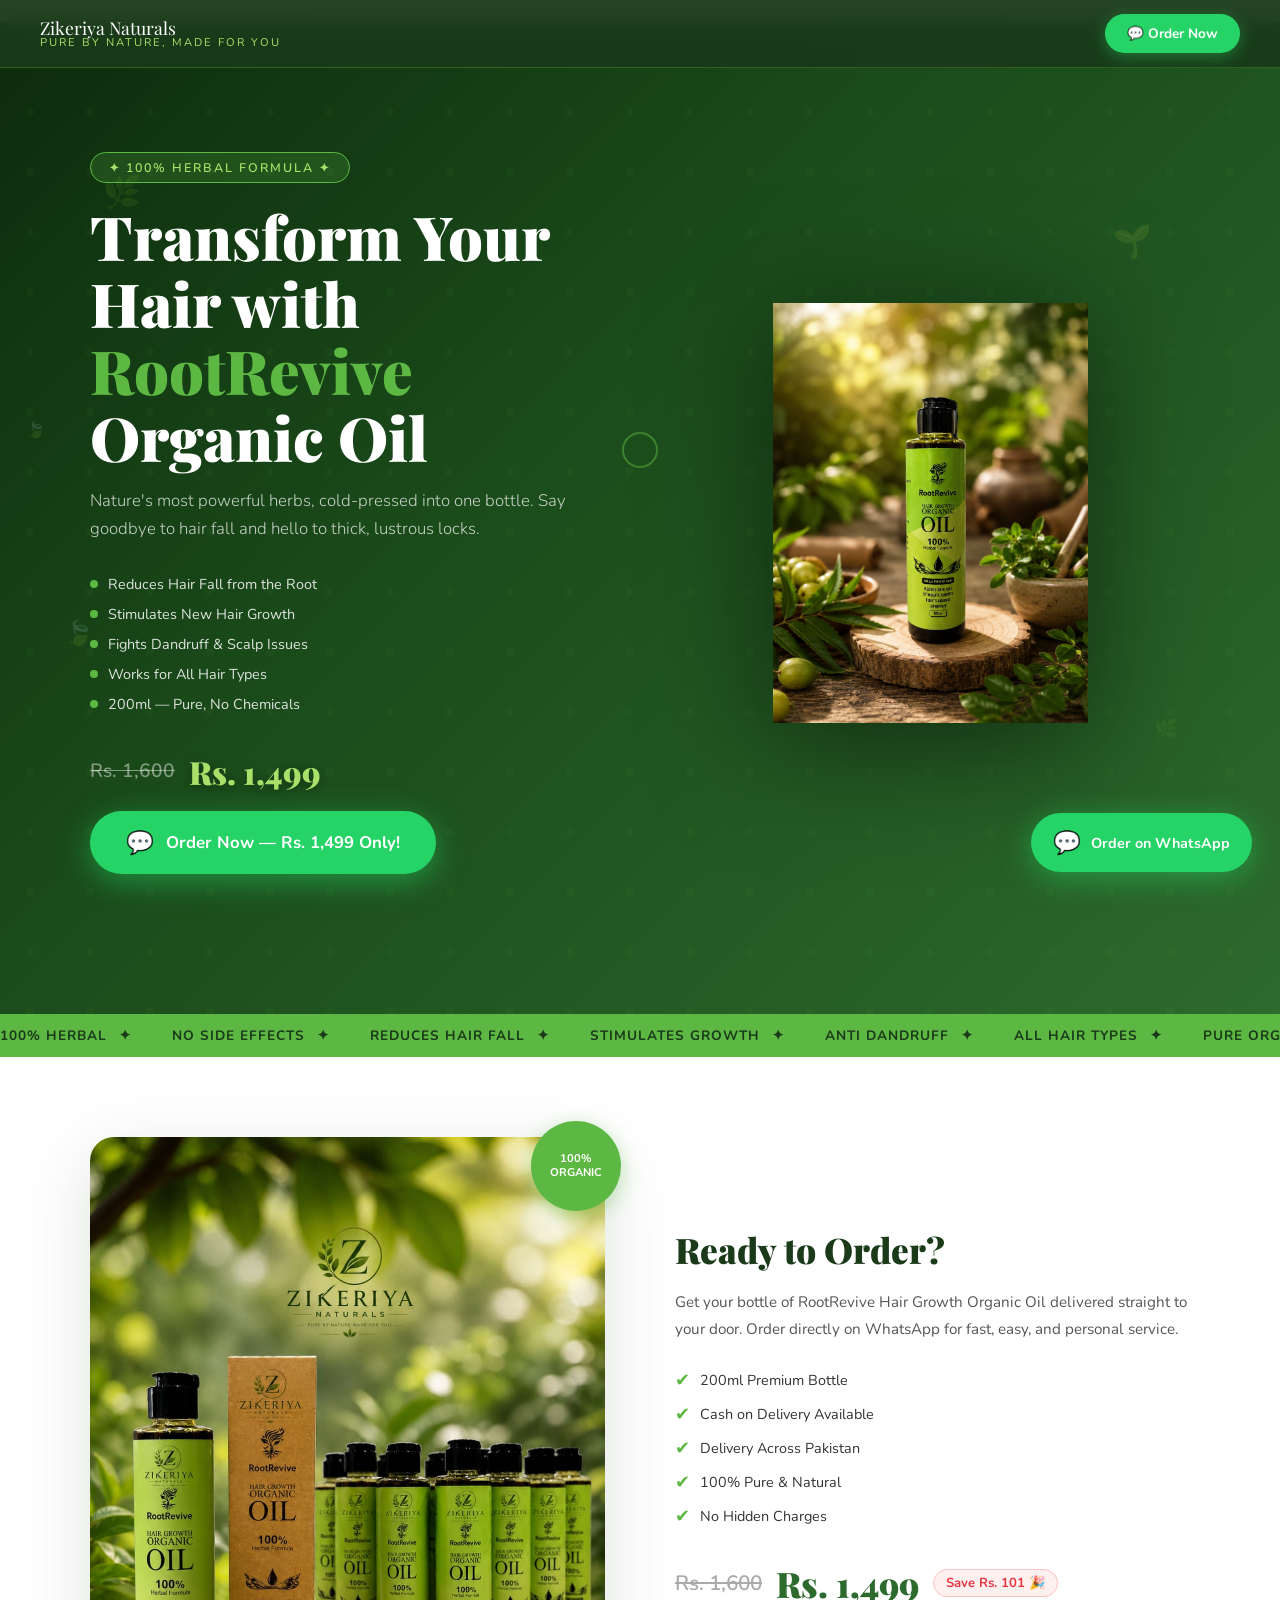
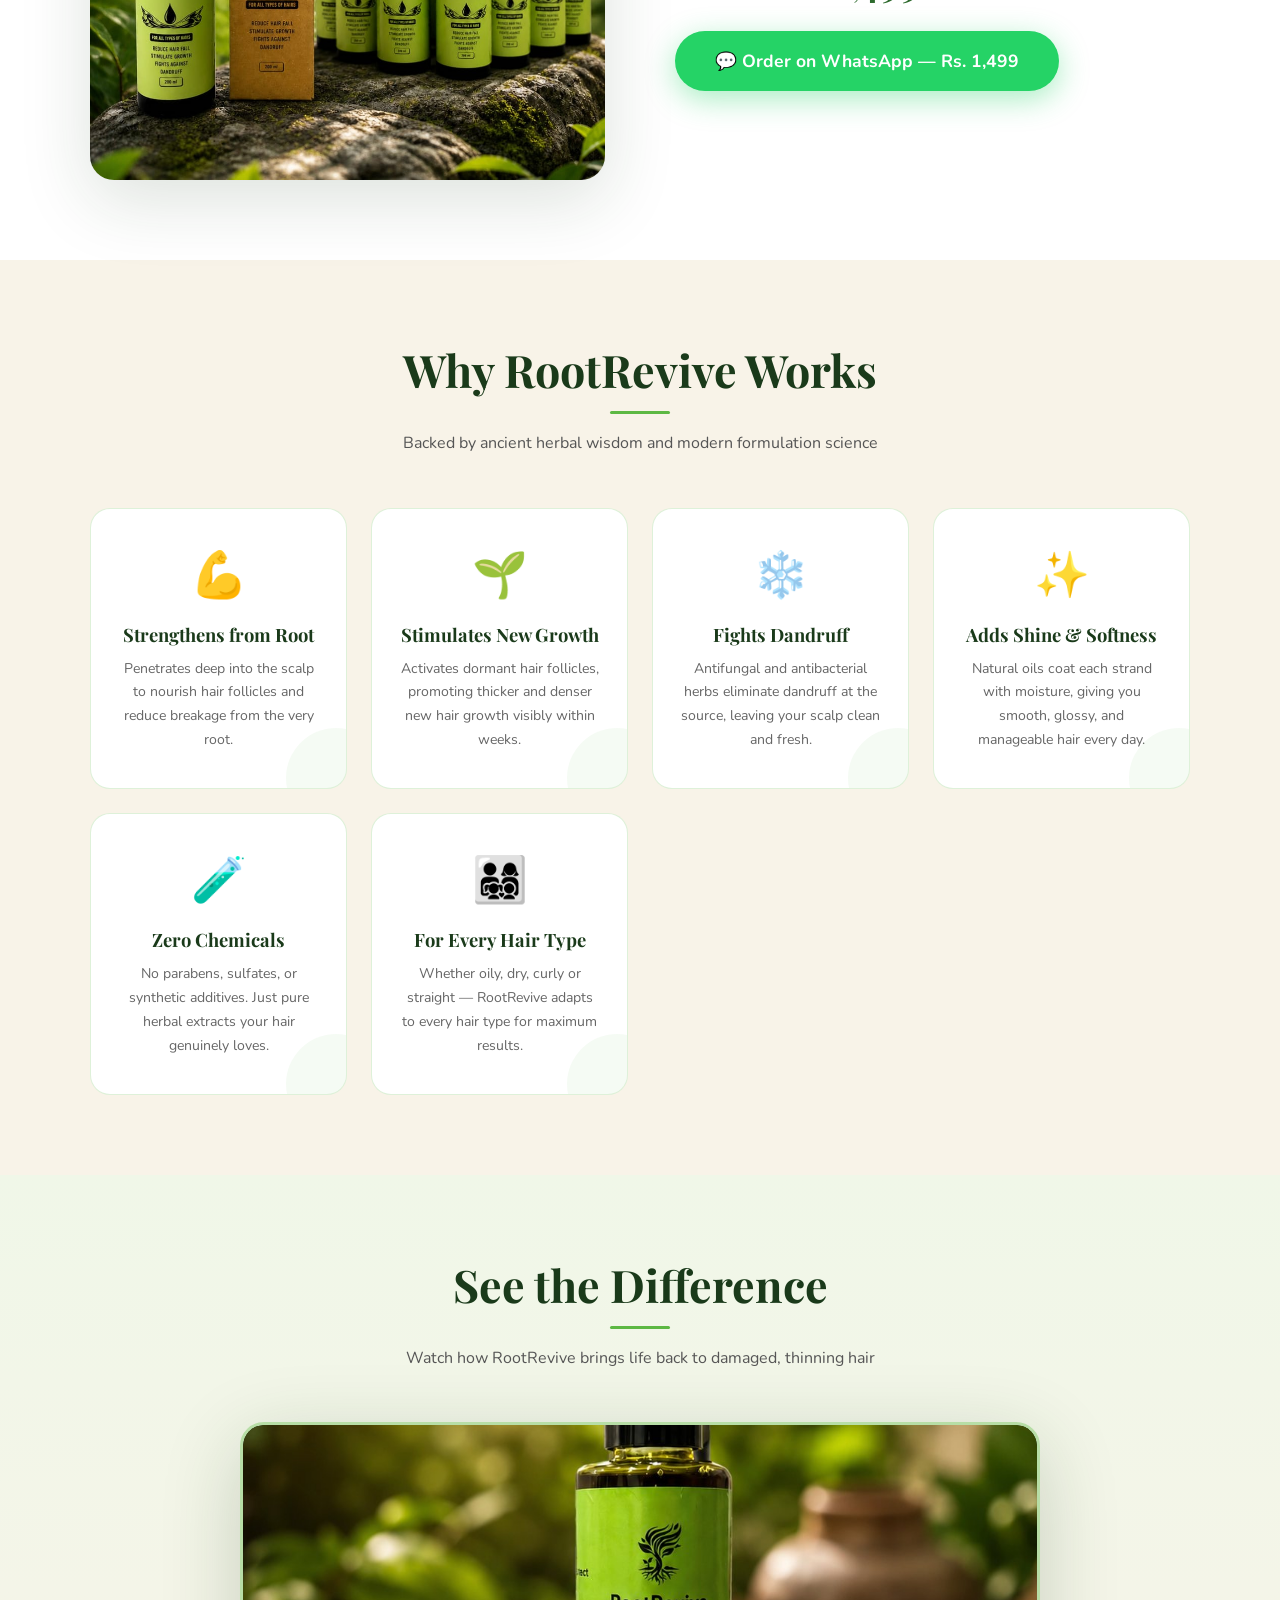
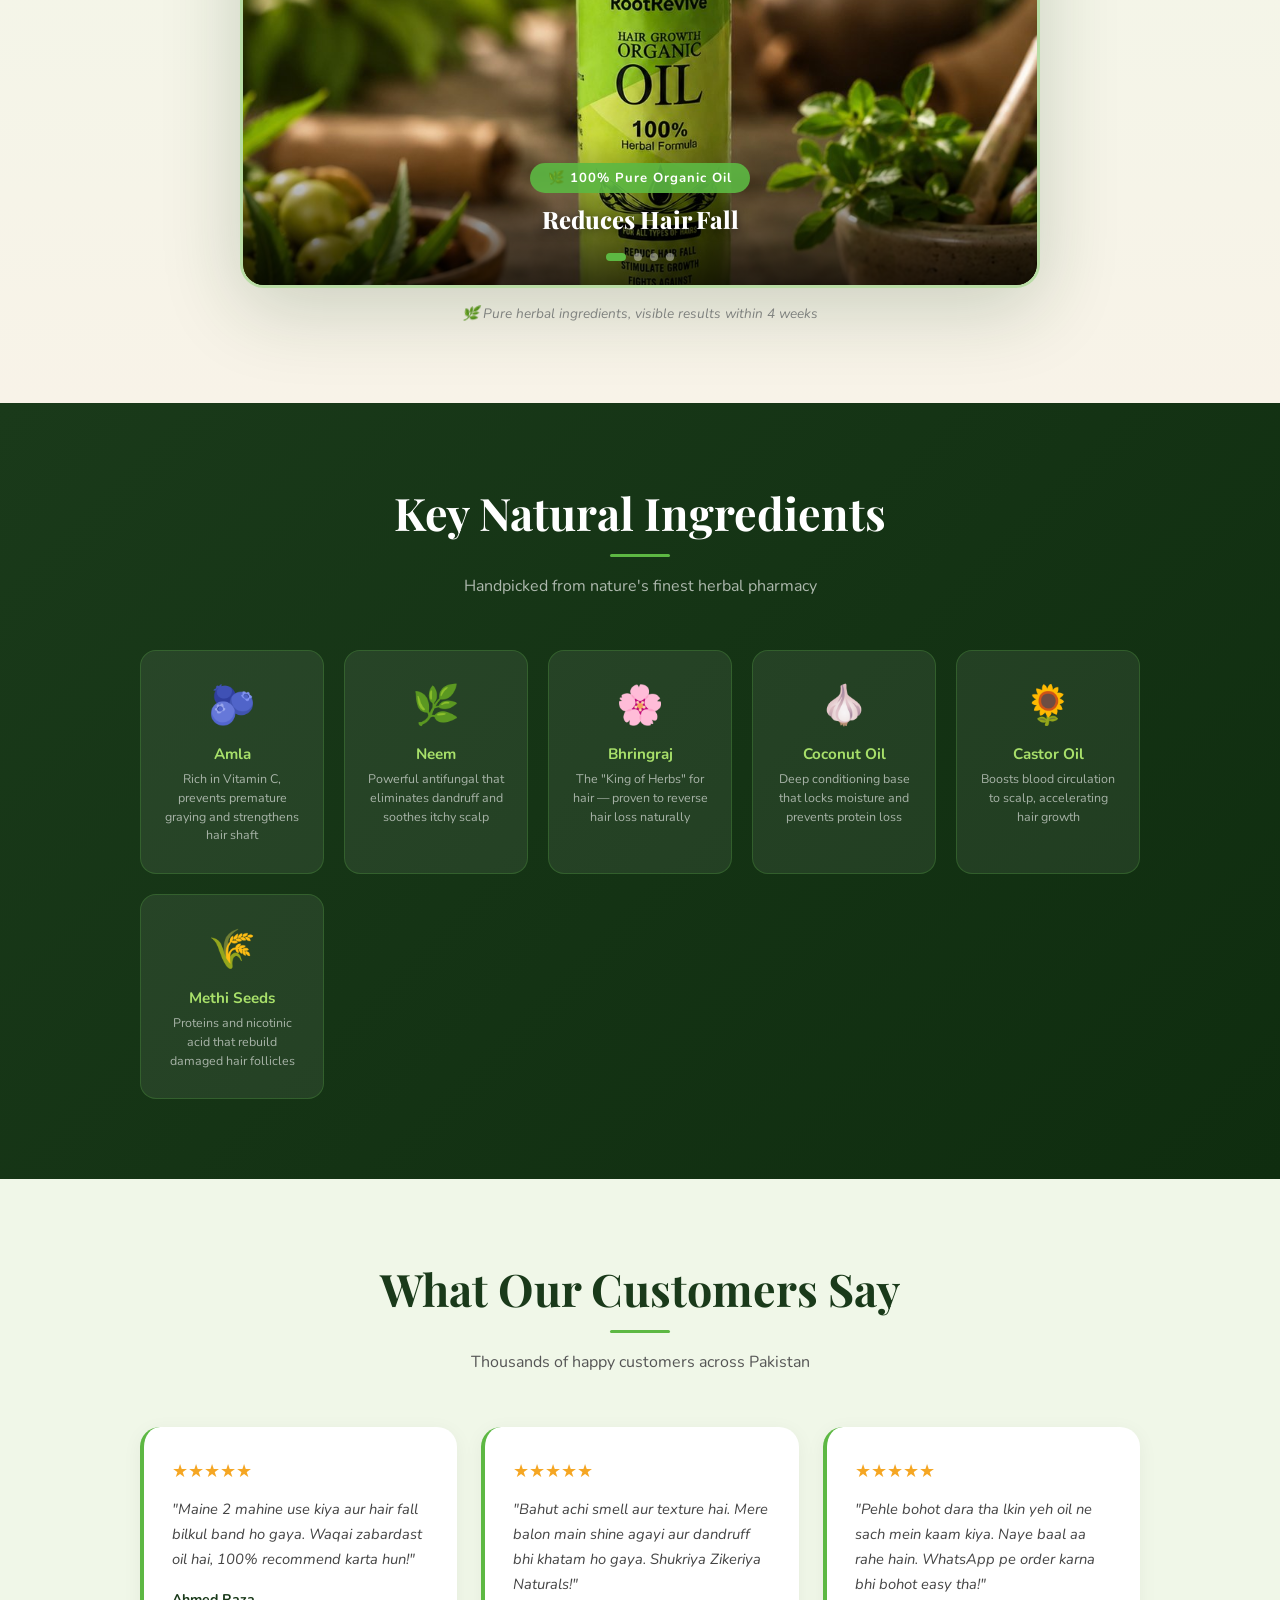
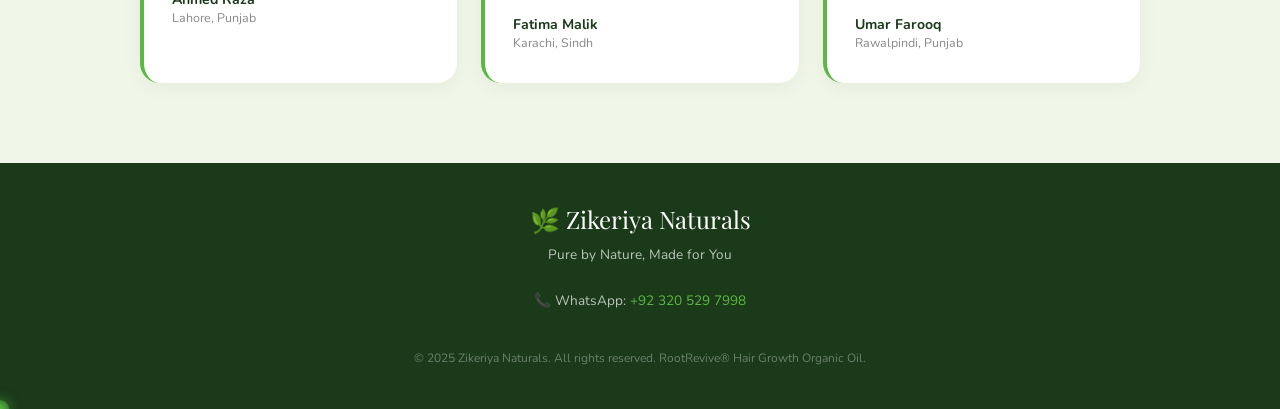
==== index.html @ d7b9d4ab "newww" ====
﻿﻿<!DOCTYPE html>
<html lang="en">
<head>
<meta charset="UTF-8">
<meta name="viewport" content="width=device-width, initial-scale=1.0">
<title>RootRevive Hair Oil – Zikeriya Naturals</title>
<link href="https://fonts.googleapis.com/css2?family=Playfair+Display:ital,wght@0,400;0,700;0,900;1,400&family=Nunito:wght@300;400;600;700&display=swap" rel="stylesheet">
<style>
  :root {
    --green-dark: #1a3a1a;
    --green-mid: #2d6a2d;
    --green-bright: #5db843;
    --green-light: #a8e06a;
    --gold: #c9a84c;
    --cream: #f8f3e8;
    --white: #ffffff;
    --text-dark: #1a2a10;
    --wa-green: #25D366;
  }

  * { margin: 0; padding: 0; box-sizing: border-box; }

  html { scroll-behavior: smooth; }

  body {
    font-family: 'Nunito', sans-serif;
    background: var(--cream);
    color: var(--text-dark);
    overflow-x: hidden;
  }

  /* ── NAVBAR ── */
  nav {
    position: fixed; top: 0; width: 100%; z-index: 999;
    background: rgba(26,58,26,0.95);
    backdrop-filter: blur(10px);
    display: flex; align-items: center; justify-content: space-between;
    padding: 14px 40px;
    border-bottom: 1px solid rgba(93,184,67,0.3);
  }
  .nav-logo { display: flex; align-items: center; gap: 10px; }
  .nav-logo img { height: 42px; border-radius: 50%; }
  .nav-brand { color: var(--white); font-family: 'Playfair Display', serif; font-size: 1.1rem; line-height: 1.1; }
  .nav-brand span { color: var(--green-light); font-size: 0.7rem; display: block; font-family: 'Nunito', sans-serif; letter-spacing: 2px; text-transform: uppercase; }
  .nav-wa-btn {
    background: var(--wa-green);
    color: white; border: none; border-radius: 50px;
    padding: 10px 22px; font-size: 0.85rem; font-weight: 700;
    cursor: pointer; display: flex; align-items: center; gap: 8px;
    text-decoration: none; transition: transform 0.2s, box-shadow 0.2s;
    box-shadow: 0 4px 15px rgba(37,211,102,0.4);
  }
  .nav-wa-btn:hover { transform: translateY(-2px); box-shadow: 0 6px 20px rgba(37,211,102,0.5); }

  /* ── HERO ── */
  .hero {
    min-height: 100vh;
    background: linear-gradient(135deg, #0d2b0d 0%, #1a4a1a 40%, #2d6a2d 100%);
    display: flex; align-items: center; justify-content: center;
    position: relative; overflow: hidden; padding-top: 70px;
  }
  .hero::before {
    content: ''; position: absolute; inset: 0;
    background: url("data:image/svg+xml,%3Csvg width='60' height='60' viewBox='0 0 60 60' xmlns='http://www.w3.org/2000/svg'%3E%3Cg fill='none' fill-rule='evenodd'%3E%3Cg fill='%235db843' fill-opacity='0.05'%3E%3Ccircle cx='30' cy='30' r='4'/%3E%3C/g%3E%3C/g%3E%3C/svg%3E");
    animation: bgShift 20s linear infinite;
  }
  @keyframes bgShift { from { background-position: 0 0; } to { background-position: 60px 60px; } }

  /* floating leaves */
  .leaf { position: absolute; opacity: 0.15; animation: floatLeaf 8s ease-in-out infinite; font-size: 2rem; }
  .leaf:nth-child(1) { top: 15%; left: 8%; animation-delay: 0s; }
  .leaf:nth-child(2) { top: 60%; left: 5%; animation-delay: 2s; font-size: 1.5rem; }
  .leaf:nth-child(3) { top: 20%; right: 10%; animation-delay: 4s; }
  .leaf:nth-child(4) { top: 70%; right: 8%; animation-delay: 1s; font-size: 1.2rem; }
  .leaf:nth-child(5) { top: 40%; left: 2%; animation-delay: 3s; font-size: 1rem; }
  @keyframes floatLeaf {
    0%,100% { transform: translateY(0) rotate(0deg); }
    50% { transform: translateY(-20px) rotate(15deg); }
  }

  .hero-inner {
    display: grid; grid-template-columns: 1fr 1fr;
    gap: 60px; align-items: center;
    max-width: 1100px; width: 90%; position: relative; z-index: 1;
    padding: 60px 0;
  }
  .hero-text { color: white; }
  .hero-badge {
    display: inline-block;
    background: rgba(93,184,67,0.2); border: 1px solid var(--green-bright);
    color: var(--green-light); padding: 6px 18px; border-radius: 50px;
    font-size: 0.78rem; letter-spacing: 2px; text-transform: uppercase;
    margin-bottom: 20px; font-weight: 600;
  }
  .hero-title {
    font-family: 'Playfair Display', serif;
    font-size: clamp(2.2rem, 5vw, 3.8rem);
    font-weight: 900; line-height: 1.1;
    margin-bottom: 16px;
  }
  .hero-title .accent { color: var(--green-bright); display: block; }
  .hero-subtitle {
    font-size: 1.05rem; color: rgba(255,255,255,0.75);
    line-height: 1.7; margin-bottom: 30px; font-weight: 300;
  }
  .hero-features {
    display: flex; flex-direction: column; gap: 10px;
    margin-bottom: 36px;
  }
  .hero-feat {
    display: flex; align-items: center; gap: 10px;
    font-size: 0.9rem; color: rgba(255,255,255,0.85);
  }
  .hero-feat .dot {
    width: 8px; height: 8px; border-radius: 50%;
    background: var(--green-bright); flex-shrink: 0;
  }
  .hero-cta {
    display: inline-flex; align-items: center; gap: 12px;
    background: var(--wa-green);
    color: white; text-decoration: none;
    padding: 16px 36px; border-radius: 60px;
    font-weight: 700; font-size: 1.05rem;
    box-shadow: 0 8px 30px rgba(37,211,102,0.5);
    transition: transform 0.3s, box-shadow 0.3s;
    animation: pulse 2.5s ease-in-out infinite;
  }
  @keyframes pulse {
    0%,100% { box-shadow: 0 8px 30px rgba(37,211,102,0.5); }
    50% { box-shadow: 0 8px 50px rgba(37,211,102,0.8); }
  }
  .hero-cta:hover { transform: translateY(-3px); }
  .wa-icon { font-size: 1.4rem; }

  .hero-img-wrap {
    position: relative; display: flex; justify-content: center; align-items: center;
  }
  .hero-glow {
    width: 340px; height: 340px; border-radius: 50%;
    background: radial-gradient(circle, rgba(93,184,67,0.3) 0%, transparent 70%);
    position: absolute; top: 50%; left: 50%; transform: translate(-50%,-50%);
    animation: glowPulse 3s ease-in-out infinite;
  }
  @keyframes glowPulse { 0%,100%{transform:translate(-50%,-50%) scale(1);} 50%{transform:translate(-50%,-50%) scale(1.1);} }
  .hero-bottle {
    height: 420px; position: relative; z-index: 2;
    filter: drop-shadow(0 20px 60px rgba(0,0,0,0.5));
    animation: floatBottle 4s ease-in-out infinite;
  }
  @keyframes floatBottle { 0%,100%{transform:translateY(0);} 50%{transform:translateY(-15px);} }

  /* ── MARQUEE STRIP ── */
  .marquee-strip {
    background: var(--green-bright);
    padding: 12px 0; overflow: hidden;
  }
  .marquee-track {
    display: flex; gap: 40px; width: max-content;
    animation: marquee 20s linear infinite;
  }
  @keyframes marquee { from{transform:translateX(0);} to{transform:translateX(-50%);} }
  .marquee-item {
    white-space: nowrap; font-weight: 700; font-size: 0.85rem;
    color: var(--green-dark); letter-spacing: 1px; text-transform: uppercase;
    display: flex; align-items: center; gap: 12px;
  }
  .marquee-item::after { content: '✦'; }

  /* ── SECTION COMMON ── */
  section { padding: 80px 20px; }
  .section-title {
    font-family: 'Playfair Display', serif;
    font-size: clamp(1.8rem, 4vw, 2.8rem);
    font-weight: 700; text-align: center;
    margin-bottom: 12px; color: var(--green-dark);
  }
  .section-sub {
    text-align: center; color: #555; font-size: 1rem;
    max-width: 550px; margin: 0 auto 50px; line-height: 1.7;
  }
  .divider {
    width: 60px; height: 3px;
    background: var(--green-bright); border-radius: 2px;
    margin: 12px auto 16px;
  }

  /* ── VIDEO SECTION ── */
  .video-section {
    background: linear-gradient(180deg, #f0f7e8 0%, var(--cream) 100%);
  }
  .video-wrapper {
    max-width: 800px; margin: 0 auto;
    border-radius: 24px; overflow: hidden;
    box-shadow: 0 20px 80px rgba(26,58,26,0.2);
    border: 3px solid rgba(93,184,67,0.4);
    position: relative;
  }
  .video-placeholder {
    background: linear-gradient(135deg, var(--green-dark), var(--green-mid));
    height: 450px; display: flex; flex-direction: column;
    align-items: center; justify-content: center; gap: 20px; color: white;
    cursor: pointer; position: relative; overflow: hidden;
  }
  .video-placeholder::before {
    content: ''; position: absolute; inset: 0;
    background: radial-gradient(circle at center, rgba(93,184,67,0.2) 0%, transparent 70%);
  }
  .play-btn {
    width: 80px; height: 80px; border-radius: 50%;
    background: var(--wa-green); display: flex; align-items: center; justify-content: center;
    font-size: 1.8rem; box-shadow: 0 0 0 16px rgba(37,211,102,0.2);
    animation: playPulse 2s ease-in-out infinite; z-index: 1;
  }
  @keyframes playPulse { 0%,100%{box-shadow:0 0 0 16px rgba(37,211,102,0.2);} 50%{box-shadow:0 0 0 24px rgba(37,211,102,0.1);} }
  .video-placeholder p { font-size: 1.1rem; opacity: 0.8; z-index: 1; }
  .video-note {
    text-align: center; margin-top: 16px;
    font-size: 0.85rem; color: #888;
    font-style: italic;
  }

  /* ── BENEFITS ── */
  .benefits-section { background: var(--cream); }
  .benefits-grid {
    display: grid; grid-template-columns: repeat(auto-fit, minmax(250px, 1fr));
    gap: 24px; max-width: 1100px; margin: 0 auto;
  }
  .benefit-card {
    background: white; border-radius: 20px; padding: 36px 28px;
    text-align: center; border: 1px solid rgba(93,184,67,0.2);
    transition: transform 0.3s, box-shadow 0.3s;
    position: relative; overflow: hidden;
  }
  .benefit-card::before {
    content: ''; position: absolute; bottom: -40px; right: -40px;
    width: 100px; height: 100px; border-radius: 50%;
    background: rgba(93,184,67,0.06);
  }
  .benefit-card:hover { transform: translateY(-6px); box-shadow: 0 16px 50px rgba(93,184,67,0.15); }
  .benefit-icon { font-size: 2.8rem; margin-bottom: 16px; display: block; }
  .benefit-title { font-family: 'Playfair Display', serif; font-size: 1.15rem; font-weight: 700; color: var(--green-dark); margin-bottom: 10px; }
  .benefit-desc { font-size: 0.88rem; color: #666; line-height: 1.7; }

  /* ── INGREDIENTS ── */
  .ingredients-section {
    background: linear-gradient(135deg, var(--green-dark) 0%, #0f2d0f 100%);
    color: white;
  }
  .ingredients-section .section-title { color: white; }
  .ingredients-section .section-sub { color: rgba(255,255,255,0.65); }
  .ingredients-section .divider { background: var(--green-bright); }
  .ing-grid {
    display: grid; grid-template-columns: repeat(auto-fit, minmax(170px, 1fr));
    gap: 20px; max-width: 1000px; margin: 0 auto;
  }
  .ing-card {
    background: rgba(255,255,255,0.07);
    border: 1px solid rgba(93,184,67,0.25);
    border-radius: 16px; padding: 28px 20px; text-align: center;
    transition: background 0.3s, transform 0.3s;
  }
  .ing-card:hover { background: rgba(93,184,67,0.15); transform: translateY(-4px); }
  .ing-emoji { font-size: 2.4rem; display: block; margin-bottom: 12px; }
  .ing-name { font-weight: 700; font-size: 0.95rem; color: var(--green-light); margin-bottom: 6px; }
  .ing-desc { font-size: 0.78rem; color: rgba(255,255,255,0.6); line-height: 1.5; }

  /* ── TESTIMONIALS ── */
  .testimonials-section { background: #f0f7e8; }
  .testi-grid {
    display: grid; grid-template-columns: repeat(auto-fit, minmax(280px, 1fr));
    gap: 24px; max-width: 1000px; margin: 0 auto;
  }
  .testi-card {
    background: white; border-radius: 20px; padding: 32px 28px;
    border-left: 4px solid var(--green-bright);
    box-shadow: 0 4px 20px rgba(0,0,0,0.05);
  }
  .stars { color: #f5a623; font-size: 1.1rem; margin-bottom: 14px; }
  .testi-text { font-size: 0.92rem; color: #444; line-height: 1.7; margin-bottom: 18px; font-style: italic; }
  .testi-author { font-weight: 700; color: var(--green-dark); font-size: 0.88rem; }
  .testi-loc { font-size: 0.78rem; color: #888; }

  /* ── PRODUCT DETAILS ── */
  .product-section {
    background: white;
    display: flex; align-items: center; justify-content: center;
  }
  .product-inner {
    display: grid; grid-template-columns: 1fr 1fr;
    gap: 70px; align-items: center;
    max-width: 1100px; width: 90%;
  }
  .product-img-wrap { position: relative; }
  .product-img-wrap img {
    width: 100%; border-radius: 24px;
    box-shadow: 0 20px 70px rgba(26,58,26,0.15);
  }
  .product-badge-float {
    position: absolute; top: -16px; right: -16px;
    background: var(--green-bright); color: white;
    border-radius: 50%; width: 90px; height: 90px;
    display: flex; flex-direction: column; align-items: center; justify-content: center;
    font-size: 0.7rem; font-weight: 700; text-align: center; line-height: 1.2;
    box-shadow: 0 6px 20px rgba(93,184,67,0.4);
    animation: badgeBounce 2s ease-in-out infinite;
  }
  @keyframes badgeBounce { 0%,100%{transform:rotate(-5deg) scale(1);} 50%{transform:rotate(5deg) scale(1.05);} }
  .product-text h2 { font-family: 'Playfair Display', serif; font-size: 2.2rem; font-weight: 900; color: var(--green-dark); margin-bottom: 16px; }
  .product-text p { font-size: 0.95rem; color: #555; line-height: 1.8; margin-bottom: 24px; }
  .spec-list { list-style: none; display: flex; flex-direction: column; gap: 10px; margin-bottom: 32px; }
  .spec-list li { display: flex; align-items: center; gap: 10px; font-size: 0.9rem; color: #333; }
  .spec-list li .check { color: var(--green-bright); font-size: 1.1rem; }
  .order-btn {
    display: inline-flex; align-items: center; gap: 12px;
    background: var(--wa-green); color: white;
    text-decoration: none; padding: 18px 40px;
    border-radius: 60px; font-weight: 700; font-size: 1.1rem;
    box-shadow: 0 8px 30px rgba(37,211,102,0.4);
    transition: transform 0.3s, box-shadow 0.3s;
  }
  .order-btn:hover { transform: translateY(-3px); box-shadow: 0 12px 40px rgba(37,211,102,0.6); }

  /* ── STICKY WHATSAPP FLOAT ── */
  .wa-float {
    position: fixed; bottom: 28px; right: 28px; z-index: 9999;
    background: var(--wa-green); color: white;
    border-radius: 60px; padding: 14px 22px;
    font-weight: 700; font-size: 0.9rem;
    text-decoration: none; display: flex; align-items: center; gap: 10px;
    box-shadow: 0 6px 30px rgba(37,211,102,0.5);
    animation: floatBtn 3s ease-in-out infinite;
  }
  @keyframes floatBtn { 0%,100%{transform:translateY(0);} 50%{transform:translateY(-6px);} }
  .wa-float:hover { transform: scale(1.05) translateY(-3px); }
  .wa-float-icon { font-size: 1.4rem; }

  /* ── FOOTER ── */
  footer {
    background: var(--green-dark); color: rgba(255,255,255,0.7);
    text-align: center; padding: 40px 20px;
  }
  footer .footer-brand {
    font-family: 'Playfair Display', serif;
    font-size: 1.5rem; color: white; margin-bottom: 8px;
  }
  footer p { font-size: 0.85rem; line-height: 1.8; }
  footer a { color: var(--green-bright); text-decoration: none; }

  /* ── MOBILE ── */
  @media (max-width: 768px) {
    nav { padding: 12px 20px; }
    .hero-inner { grid-template-columns: 1fr; text-align: center; gap: 30px; }
    .hero-img-wrap { order: -1; }
    .hero-bottle { height: 280px; }
    .hero-glow { width: 240px; height: 240px; }
    .hero-features { align-items: center; }
    .product-inner { grid-template-columns: 1fr; gap: 36px; }
    .product-badge-float { top: -10px; right: -10px; width: 70px; height: 70px; font-size: 0.6rem; }
  }

  .price-box {
    display: flex; align-items: center; gap: 14px;
    margin-bottom: 24px; flex-wrap: wrap;
  }
  .price-old {
    font-size: 1.3rem; color: #aaa;
    text-decoration: line-through;
    font-weight: 600;
  }
  .price-new {
    font-size: 2.2rem; font-weight: 900;
    color: var(--green-mid);
    font-family: 'Playfair Display', serif;
  }
  .price-save {
    background: #fff0f0; color: #e63946;
    border: 1px solid #ffc0c0;
    padding: 4px 12px; border-radius: 50px;
    font-size: 0.82rem; font-weight: 700;
  }

  .hero-price {
    display: flex; align-items: center; gap: 14px;
    margin-bottom: 18px;
  }
  .hero-price-old {
    font-size: 1.2rem; color: rgba(255,255,255,0.45);
    text-decoration: line-through; font-weight: 600;
  }
  .hero-price-new {
    font-size: 2rem; font-weight: 900; color: #a8e06a;
    font-family: 'Playfair Display', serif;
    text-shadow: 0 2px 10px rgba(0,0,0,0.3);
  }
</style>
</head>
<body>

<!-- FLOATING WHATSAPP BUTTON -->
<a href="https://wa.me/923205297998?text=Hello%21%20I%20want%20to%20order%20RootRevive%20Hair%20Growth%20Organic%20Oil%20%F0%9F%8C%BF" class="wa-float" target="_blank">
  <span class="wa-float-icon">💬</span> Order on WhatsApp
</a>

<!-- NAVBAR -->
<nav>
  <div class="nav-logo">
    <div class="nav-brand">
      Zikeriya Naturals
      <span>Pure by Nature, Made for You</span>
    </div>
  </div>
  <a href="https://wa.me/923205297998?text=Hello%21%20I%20want%20to%20order%20RootRevive%20Hair%20Growth%20Organic%20Oil%20%F0%9F%8C%BF" class="nav-wa-btn" target="_blank">
    💬 Order Now
  </a>
</nav>

<!-- HERO -->
<section class="hero">
  <span class="leaf">🌿</span>
  <span class="leaf">🍃</span>
  <span class="leaf">🌱</span>
  <span class="leaf">🌿</span>
  <span class="leaf">🍃</span>

  <div class="hero-inner">
    <div class="hero-text">
      <div class="hero-badge">✦ 100% Herbal Formula ✦</div>
      <h1 class="hero-title">
        Transform Your Hair with
        <span class="accent">RootRevive</span>
        Organic Oil
      </h1>
      <p class="hero-subtitle">
        Nature's most powerful herbs, cold-pressed into one bottle. 
        Say goodbye to hair fall and hello to thick, lustrous locks.
      </p>
      <div class="hero-features">
        <div class="hero-feat"><div class="dot"></div> Reduces Hair Fall from the Root</div>
        <div class="hero-feat"><div class="dot"></div> Stimulates New Hair Growth</div>
        <div class="hero-feat"><div class="dot"></div> Fights Dandruff & Scalp Issues</div>
        <div class="hero-feat"><div class="dot"></div> Works for All Hair Types</div>
        <div class="hero-feat"><div class="dot"></div> 200ml — Pure, No Chemicals</div>
      </div>
      <div class="hero-price">
        <span class="hero-price-old">Rs. 1,600</span>
        <span class="hero-price-new">Rs. 1,499</span>
      </div>
      <a href="https://wa.me/923205297998?text=Hello%21%20I%20want%20to%20order%20RootRevive%20Hair%20Growth%20Organic%20Oil%20%F0%9F%8C%BF%20Price%3A%20Rs.1499%20-%20Please%20confirm%20my%20order!" class="hero-cta" target="_blank">
        <span class="wa-icon">💬</span>
        Order Now — Rs. 1,499 Only!
      </a>
    </div>
    <div class="hero-img-wrap">
      <div class="hero-glow"></div>
      <img src="[data-uri]" alt="RootRevive Hair Oil" class="hero-bottle">
    </div>
  </div>
</section>

<!-- MARQUEE -->
<div class="marquee-strip">
  <div class="marquee-track">
    <div class="marquee-item">100% Herbal</div>
    <div class="marquee-item">No Side Effects</div>
    <div class="marquee-item">Reduces Hair Fall</div>
    <div class="marquee-item">Stimulates Growth</div>
    <div class="marquee-item">Anti Dandruff</div>
    <div class="marquee-item">All Hair Types</div>
    <div class="marquee-item">Pure Organic</div>
    <div class="marquee-item">Zikeriya Naturals</div>
    <!-- repeated for loop -->
    <div class="marquee-item">100% Herbal</div>
    <div class="marquee-item">No Side Effects</div>
    <div class="marquee-item">Reduces Hair Fall</div>
    <div class="marquee-item">Stimulates Growth</div>
    <div class="marquee-item">Anti Dandruff</div>
    <div class="marquee-item">All Hair Types</div>
    <div class="marquee-item">Pure Organic</div>
    <div class="marquee-item">Zikeriya Naturals</div>
  </div>
</div>

<!-- PRODUCT DETAILS -->
<section class="product-section">
  <div class="product-inner">
    <div class="product-img-wrap">
      <img src="[data-uri]" alt="Zikeriya Naturals RootRevive">
      <div class="product-badge-float">100%<br>ORGANIC</div>
    </div>
    <div class="product-text">
      <h2>Ready to Order?</h2>
      <p>Get your bottle of RootRevive Hair Growth Organic Oil delivered straight to your door. Order directly on WhatsApp for fast, easy, and personal service.</p>
      <ul class="spec-list">
        <li><span class="check">✔</span> 200ml Premium Bottle</li>
        <li><span class="check">✔</span> Cash on Delivery Available</li>
        <li><span class="check">✔</span> Delivery Across Pakistan</li>
        <li><span class="check">✔</span> 100% Pure & Natural</li>
        <li><span class="check">✔</span> No Hidden Charges</li>
      </ul>
      <div class="price-box">
        <span class="price-old">Rs. 1,600</span>
        <span class="price-new">Rs. 1,499</span>
        <span class="price-save">Save Rs. 101 🎉</span>
      </div>
      <a href="https://wa.me/923205297998?text=Hello%21%20I%20want%20to%20order%20RootRevive%20Hair%20Growth%20Organic%20Oil%20%F0%9F%8C%BF%20Price%3A%20Rs.1499%20-%20Please%20confirm%20my%20order!" class="order-btn" target="_blank">
        💬 Order on WhatsApp — Rs. 1,499
      </a>
    </div>
  </div>
</section>


<!-- BENEFITS -->
<section class="benefits-section">
  <div class="section-title">Why RootRevive Works</div>
  <div class="divider"></div>
  <p class="section-sub">Backed by ancient herbal wisdom and modern formulation science</p>
  <div class="benefits-grid">
    <div class="benefit-card">
      <span class="benefit-icon">💪</span>
      <div class="benefit-title">Strengthens from Root</div>
      <div class="benefit-desc">Penetrates deep into the scalp to nourish hair follicles and reduce breakage from the very root.</div>
    </div>
    <div class="benefit-card">
      <span class="benefit-icon">🌱</span>
      <div class="benefit-title">Stimulates New Growth</div>
      <div class="benefit-desc">Activates dormant hair follicles, promoting thicker and denser new hair growth visibly within weeks.</div>
    </div>
    <div class="benefit-card">
      <span class="benefit-icon">❄️</span>
      <div class="benefit-title">Fights Dandruff</div>
      <div class="benefit-desc">Antifungal and antibacterial herbs eliminate dandruff at the source, leaving your scalp clean and fresh.</div>
    </div>
    <div class="benefit-card">
      <span class="benefit-icon">✨</span>
      <div class="benefit-title">Adds Shine & Softness</div>
      <div class="benefit-desc">Natural oils coat each strand with moisture, giving you smooth, glossy, and manageable hair every day.</div>
    </div>
    <div class="benefit-card">
      <span class="benefit-icon">🧪</span>
      <div class="benefit-title">Zero Chemicals</div>
      <div class="benefit-desc">No parabens, sulfates, or synthetic additives. Just pure herbal extracts your hair genuinely loves.</div>
    </div>
    <div class="benefit-card">
      <span class="benefit-icon">👨‍👩‍👧‍👦</span>
      <div class="benefit-title">For Every Hair Type</div>
      <div class="benefit-desc">Whether oily, dry, curly or straight — RootRevive adapts to every hair type for maximum results.</div>
    </div>
  </div>
</section>

<!-- VIDEO SECTION -->
<section class="video-section">
  <div class="section-title">See the Difference</div>
  <div class="divider"></div>
  <p class="section-sub">Watch how RootRevive brings life back to damaged, thinning hair</p>
  <div class="video-wrapper">
    <div class="showcase-wrapper" id="videoPlaceholder">
      <canvas id="showcaseCanvas"></canvas>
      <div class="showcase-overlay">
        <div class="showcase-badge">🌿 100% Pure Organic Oil</div>
        <div class="showcase-text" id="showcaseText">Reduce Hair Fall</div>
        <div class="showcase-dots">
          <span class="dot active" id="d0"></span>
          <span class="dot" id="d1"></span>
          <span class="dot" id="d2"></span>
          <span class="dot" id="d3"></span>
        </div>
      </div>
    </div>
    <style>
    .showcase-wrapper {
      position: relative; width: 100%; height: 460px;
      border-radius: 20px; overflow: hidden;
      background: #0d2b0d;
    }
    #showcaseCanvas { width:100%; height:100%; display:block; object-fit:cover; }
    .showcase-overlay {
      position: absolute; bottom: 0; left: 0; right: 0;
      background: linear-gradient(transparent, rgba(0,0,0,0.75));
      padding: 30px 30px 24px;
      display: flex; flex-direction: column; align-items: center; gap: 10px;
    }
    .showcase-badge {
      background: rgba(93,184,67,0.9); color: white;
      padding: 6px 18px; border-radius: 50px;
      font-size: 0.82rem; font-weight: 700; letter-spacing: 1px;
    }
    .showcase-text {
      color: white; font-size: 1.5rem; font-weight: 800;
      font-family: 'Playfair Display', serif;
      text-align: center; text-shadow: 0 2px 10px rgba(0,0,0,0.5);
      min-height: 40px; transition: opacity 0.4s;
    }
    .showcase-dots { display: flex; gap: 8px; }
    .dot {
      width: 8px; height: 8px; border-radius: 50%;
      background: rgba(255,255,255,0.4); transition: all 0.3s;
    }
    .dot.active { background: #5db843; width: 20px; border-radius: 4px; }
    </style>
    <script>
    (function(){
      var srcs = [
        '[data-uri]',
        '[data-uri]',
        '[data-uri]',
        '[data-uri]'
      ];
      var texts = ['Reduces Hair Fall','Stimulates New Growth','Fights Dandruff','100% Pure Herbal Formula'];
      var canvas = document.getElementById('showcaseCanvas');
      var ctx = canvas.getContext('2d');
      var loaded = [];
      var cur = 0, fadeProg = 0, fadingOut = false, lastSwitch = 0;
      var zoom = 1, zoomDir = 1;

      function resize() {
        canvas.width  = canvas.offsetWidth  || 800;
        canvas.height = canvas.offsetHeight || 460;
      }
      resize();
      window.addEventListener('resize', resize);

      /* Draw one image — COVER fill, centered */
      function drawCover(img, alpha) {
        if (!img) return;
        var cw = canvas.width, ch = canvas.height;
        var iw = img.naturalWidth, ih = img.naturalHeight;
        var scale = Math.max(cw / iw, ch / ih);
        var dw = iw * scale * zoom;
        var dh = ih * scale * zoom;
        var dx = (cw - dw) / 2;
        var dy = (ch - dh) / 2;
        ctx.save();
        ctx.globalAlpha = Math.max(0, Math.min(1, alpha));
        ctx.drawImage(img, dx, dy, dw, dh);
        ctx.restore();
      }

      function setDot(i) {
        for (var j = 0; j < 4; j++) {
          var d = document.getElementById('d' + j);
          if (d) d.className = (j === i) ? 'dot active' : 'dot';
        }
      }
      function setText(i) {
        var el = document.getElementById('showcaseText');
        if (!el) return;
        el.style.opacity = 0;
        setTimeout(function() { el.textContent = texts[i]; el.style.opacity = 1; }, 350);
      }

      var loadCount = 0;
      for (var i = 0; i < srcs.length; i++) {
        (function(idx) {
          var img = new Image();
          img.onload = function() {
            loaded[idx] = img;
            loadCount++;
            if (loadCount === srcs.length) { lastSwitch = Date.now(); loop(); }
          };
          img.src = srcs[idx];
        })(i);
      }

      var HOLD = 3500, FADE = 900;

      function loop() {
        resize();
        ctx.clearRect(0, 0, canvas.width, canvas.height);

        var now = Date.now();
        var elapsed = now - lastSwitch;

        /* Ken Burns slow zoom */
        zoom += zoomDir * 0.0003;
        if (zoom > 1.06) zoomDir = -1;
        if (zoom < 1.00) zoomDir =  1;

        if (!fadingOut) {
          drawCover(loaded[cur], 1);
          if (elapsed > HOLD) { fadingOut = true; fadeProg = 0; }
        } else {
          fadeProg += 1000 / (FADE * 60);           /* ~60fps */
          var nxt = (cur + 1) % srcs.length;
          drawCover(loaded[cur], 1 - fadeProg);
          drawCover(loaded[nxt], fadeProg);
          if (fadeProg >= 1) {
            fadingOut  = false;
            cur        = nxt;
            lastSwitch = now;
            zoom       = 1;
            zoomDir    = 1;
            setDot(cur);
            setText(cur);
          }
        }
        requestAnimationFrame(loop);
      }
      setDot(0); setText(0);
    })();
    </script>
  </div>
  <p class="video-note">🌿 Pure herbal ingredients, visible results within 4 weeks</p>
</section>

<!-- INGREDIENTS -->
<section class="ingredients-section">
  <div class="section-title">Key Natural Ingredients</div>
  <div class="divider"></div>
  <p class="section-sub">Handpicked from nature's finest herbal pharmacy</p>
  <div class="ing-grid">
    <div class="ing-card">
      <span class="ing-emoji">🫐</span>
      <div class="ing-name">Amla</div>
      <div class="ing-desc">Rich in Vitamin C, prevents premature graying and strengthens hair shaft</div>
    </div>
    <div class="ing-card">
      <span class="ing-emoji">🌿</span>
      <div class="ing-name">Neem</div>
      <div class="ing-desc">Powerful antifungal that eliminates dandruff and soothes itchy scalp</div>
    </div>
    <div class="ing-card">
      <span class="ing-emoji">🌸</span>
      <div class="ing-name">Bhringraj</div>
      <div class="ing-desc">The "King of Herbs" for hair — proven to reverse hair loss naturally</div>
    </div>
    <div class="ing-card">
      <span class="ing-emoji">🧄</span>
      <div class="ing-name">Coconut Oil</div>
      <div class="ing-desc">Deep conditioning base that locks moisture and prevents protein loss</div>
    </div>
    <div class="ing-card">
      <span class="ing-emoji">🌻</span>
      <div class="ing-name">Castor Oil</div>
      <div class="ing-desc">Boosts blood circulation to scalp, accelerating hair growth</div>
    </div>
    <div class="ing-card">
      <span class="ing-emoji">🌾</span>
      <div class="ing-name">Methi Seeds</div>
      <div class="ing-desc">Proteins and nicotinic acid that rebuild damaged hair follicles</div>
    </div>
  </div>
</section>

<!-- TESTIMONIALS -->
<section class="testimonials-section">
  <div class="section-title">What Our Customers Say</div>
  <div class="divider"></div>
  <p class="section-sub">Thousands of happy customers across Pakistan</p>
  <div class="testi-grid">
    <div class="testi-card">
      <div class="stars">★★★★★</div>
      <p class="testi-text">"Maine 2 mahine use kiya aur hair fall bilkul band ho gaya. Waqai zabardast oil hai, 100% recommend karta hun!"</p>
      <div class="testi-author">Ahmed Raza</div>
      <div class="testi-loc">Lahore, Punjab</div>
    </div>
    <div class="testi-card">
      <div class="stars">★★★★★</div>
      <p class="testi-text">"Bahut achi smell aur texture hai. Mere balon main shine agayi aur dandruff bhi khatam ho gaya. Shukriya Zikeriya Naturals!"</p>
      <div class="testi-author">Fatima Malik</div>
      <div class="testi-loc">Karachi, Sindh</div>
    </div>
    <div class="testi-card">
      <div class="stars">★★★★★</div>
      <p class="testi-text">"Pehle bohot dara tha lkin yeh oil ne sach mein kaam kiya. Naye baal aa rahe hain. WhatsApp pe order karna bhi bohot easy tha!"</p>
      <div class="testi-author">Umar Farooq</div>
      <div class="testi-loc">Rawalpindi, Punjab</div>
    </div>
  </div>
</section>

<!-- FOOTER -->
<footer>
  <div class="footer-brand">🌿 Zikeriya Naturals</div>
  <p>Pure by Nature, Made for You</p>
  <br>
  <p>📞 WhatsApp: <a href="https://wa.me/923205297998">+92 320 529 7998</a></p>
  <br>
  <p style="font-size:0.75rem;opacity:0.5;margin-top:12px">© 2025 Zikeriya Naturals. All rights reserved. RootRevive® Hair Growth Organic Oil.</p>
</footer>


<style>
/* ── CUSTOM CURSOR ── */
*, *::before, *::after { cursor: none !important; }

#custom-cursor {
  position: fixed;
  width: 18px; height: 18px;
  background: radial-gradient(circle, #5db843 0%, #2d6a2d 100%);
  border-radius: 50%;
  pointer-events: none;
  z-index: 99999;
  transform: translate(-50%, -50%);
  transition: transform 0.08s ease, width 0.2s ease, height 0.2s ease, background 0.2s ease;
  box-shadow: 0 0 12px rgba(93,184,67,0.6);
}
#cursor-trail {
  position: fixed;
  width: 36px; height: 36px;
  border: 2px solid rgba(93,184,67,0.5);
  border-radius: 50%;
  pointer-events: none;
  z-index: 99998;
  transform: translate(-50%, -50%);
  transition: left 0.12s ease, top 0.12s ease, width 0.2s, height 0.2s;
}
#custom-cursor.clicked {
  width: 28px; height: 28px;
  background: radial-gradient(circle, #a8e06a 0%, #5db843 100%);
}
.cursor-leaf {
  position: fixed;
  pointer-events: none;
  z-index: 99997;
  font-size: 16px;
  animation: leafFall 1.2s ease-out forwards;
  user-select: none;
}
@keyframes leafFall {
  0%   { opacity: 1; transform: translateY(0) rotate(0deg) scale(1); }
  100% { opacity: 0; transform: translateY(60px) rotate(180deg) scale(0.3); }
}
</style>

<!-- CURSOR ELEMENTS -->
<div id="custom-cursor"></div>
<div id="cursor-trail"></div>

<script>
(function() {
  var cursor = document.getElementById('custom-cursor');
  var trail  = document.getElementById('cursor-trail');
  var mx = window.innerWidth/2, my = window.innerHeight/2;
  var tx = mx, ty = my;

  document.addEventListener('mousemove', function(e) {
    mx = e.clientX; my = e.clientY;
    cursor.style.left = mx + 'px';
    cursor.style.top  = my + 'px';
  });

  // smooth trail
  function animTrail() {
    tx += (mx - tx) * 0.15;
    ty += (my - ty) * 0.15;
    trail.style.left = tx + 'px';
    trail.style.top  = ty + 'px';
    requestAnimationFrame(animTrail);
  }
  animTrail();

  // click effect
  document.addEventListener('mousedown', function(e) {
    cursor.classList.add('clicked');
    spawnLeaf(e.clientX, e.clientY);
  });
  document.addEventListener('mouseup', function() {
    cursor.classList.remove('clicked');
  });

  // hover on links/buttons — grow cursor
  document.addEventListener('mouseover', function(e) {
    if (e.target.tagName === 'A' || e.target.tagName === 'BUTTON' ||
        e.target.closest('a') || e.target.closest('button')) {
      cursor.style.width  = '26px';
      cursor.style.height = '26px';
      cursor.style.background = 'radial-gradient(circle, #a8e06a 0%, #25D366 100%)';
      trail.style.width  = '50px';
      trail.style.height = '50px';
    } else {
      cursor.style.width  = '18px';
      cursor.style.height = '18px';
      cursor.style.background = 'radial-gradient(circle, #5db843 0%, #2d6a2d 100%)';
      trail.style.width  = '36px';
      trail.style.height = '36px';
    }
  });

  // leaf particles on click
  var leaves = ['🍃','🌿','🍀','🌱','🍂'];
  function spawnLeaf(x, y) {
    for (var i = 0; i < 4; i++) {
      (function(i) {
        setTimeout(function() {
          var el = document.createElement('div');
          el.className = 'cursor-leaf';
          el.textContent = leaves[Math.floor(Math.random()*leaves.length)];
          el.style.left = (x + (Math.random()-0.5)*30) + 'px';
          el.style.top  = (y + (Math.random()-0.5)*20) + 'px';
          el.style.fontSize = (12 + Math.random()*10) + 'px';
          document.body.appendChild(el);
          setTimeout(function(){ el.remove(); }, 1200);
        }, i * 60);
      })(i);
    }
  }
})();
</script>


</body>
<script>
(function() {
  var NUMBER = '923205297998';
  var MSG = encodeURIComponent('Hello! Main RootRevive Hair Growth Organic Oil order karna chahta hun 🌿 Price: Rs.1499 - Please confirm!');

  function openWhatsApp(e) {
    var el = e ? e.target.closest('a') : null;
    if (e && el) {
      var href = el.getAttribute('href') || '';
      if (href.indexOf('wa.me') === -1 && href.indexOf('whatsapp') === -1) return;
      e.preventDefault();
    }

    var ua = navigator.userAgent || '';
    var isMobile = /android|iphone|ipad|ipod/i.test(ua);

    // Try all possible WhatsApp URL schemes in order
    var urls = [
      'whatsapp://send?phone=' + NUMBER + '&text=' + MSG,           // Native app scheme
      'intent://send?phone=' + NUMBER + '&text=' + MSG + '#Intent;scheme=whatsapp;package=com.whatsapp;end',  // Android intent
      'https://api.whatsapp.com/send?phone=' + NUMBER + '&text=' + MSG,  // API url
      'https://api.whatsapp.com/send/?phone=' + NUMBER + '&text=' + MSG + '&type=phone_number&app_absent=0'                    // Standard
    ];

    if (isMobile) {
      // Try native app first
      var tried = 0;
      function tryNext() {
        if (tried >= urls.length) return;
        var url = urls[tried++];
        
        // Use iframe trick to try app open without leaving page
        if (url.indexOf('whatsapp://') === 0 || url.indexOf('intent://') === 0) {
          var start = Date.now();
          var iframe = document.createElement('iframe');
          iframe.style.display = 'none';
          iframe.src = url;
          document.body.appendChild(iframe);
          setTimeout(function() {
            document.body.removeChild(iframe);
            // If app didn't open (still on page after 1.5s), try next
            if (Date.now() - start < 2000) tryNext();
          }, 1500);
        } else {
          window.location.href = url;
        }
      }
      
      // Primary: direct location change with whatsapp:// scheme
      window.location.href = 'whatsapp://send?phone=' + NUMBER + '&text=' + MSG;
      
      // Fallback after 2s if app didn't open
      setTimeout(function() {
        window.location.href = 'https://api.whatsapp.com/send?phone=' + NUMBER + '&text=' + MSG;
      }, 2000);

    } else {
      // Desktop
      window.open('https://web.whatsapp.com/send?phone=' + NUMBER + '&text=' + MSG, '_blank');
    }
  }

  // Intercept all wa.me links
  document.addEventListener('click', function(e) {
    var el = e.target.closest('a');
    if (!el) return;
    var href = el.getAttribute('href') || '';
    if (href.indexOf('wa.me') !== -1 || href.indexOf('whatsapp') !== -1) {
      openWhatsApp(e);
    }
  });
})();
</script>
</body>
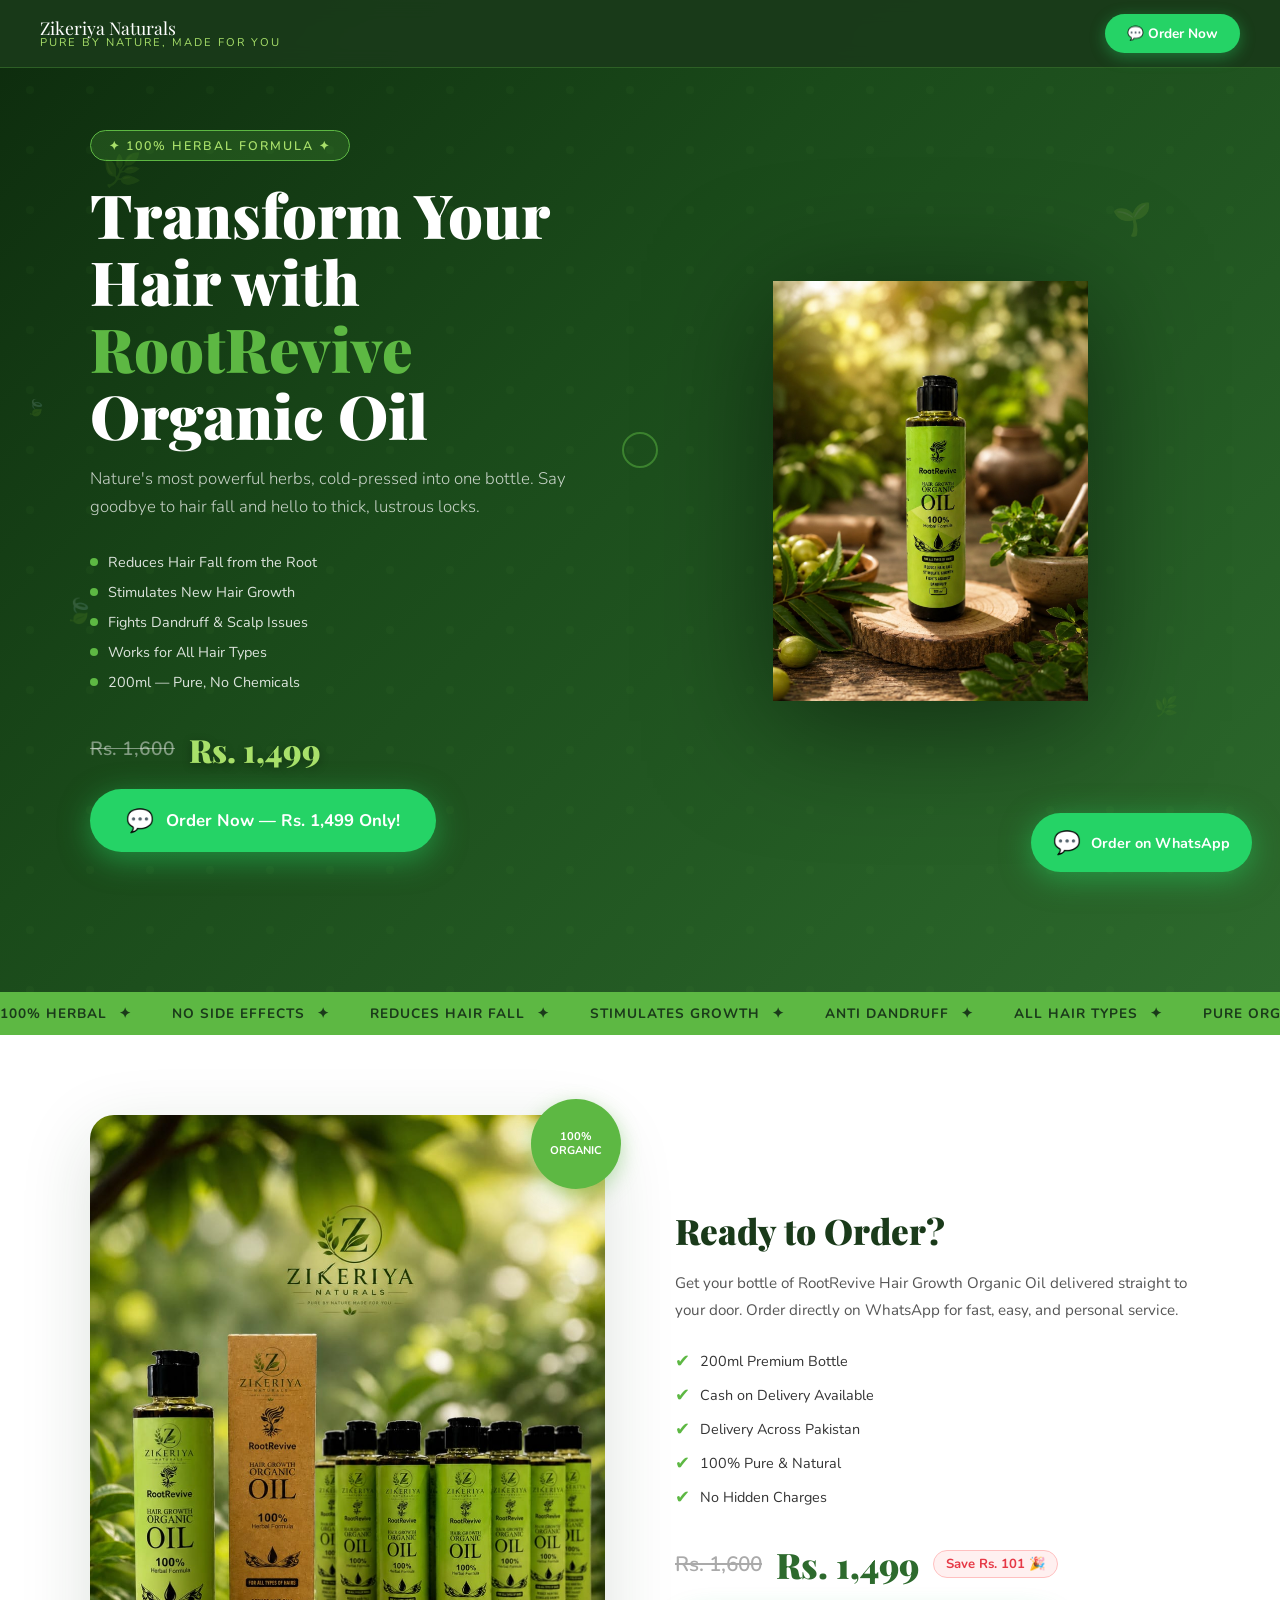
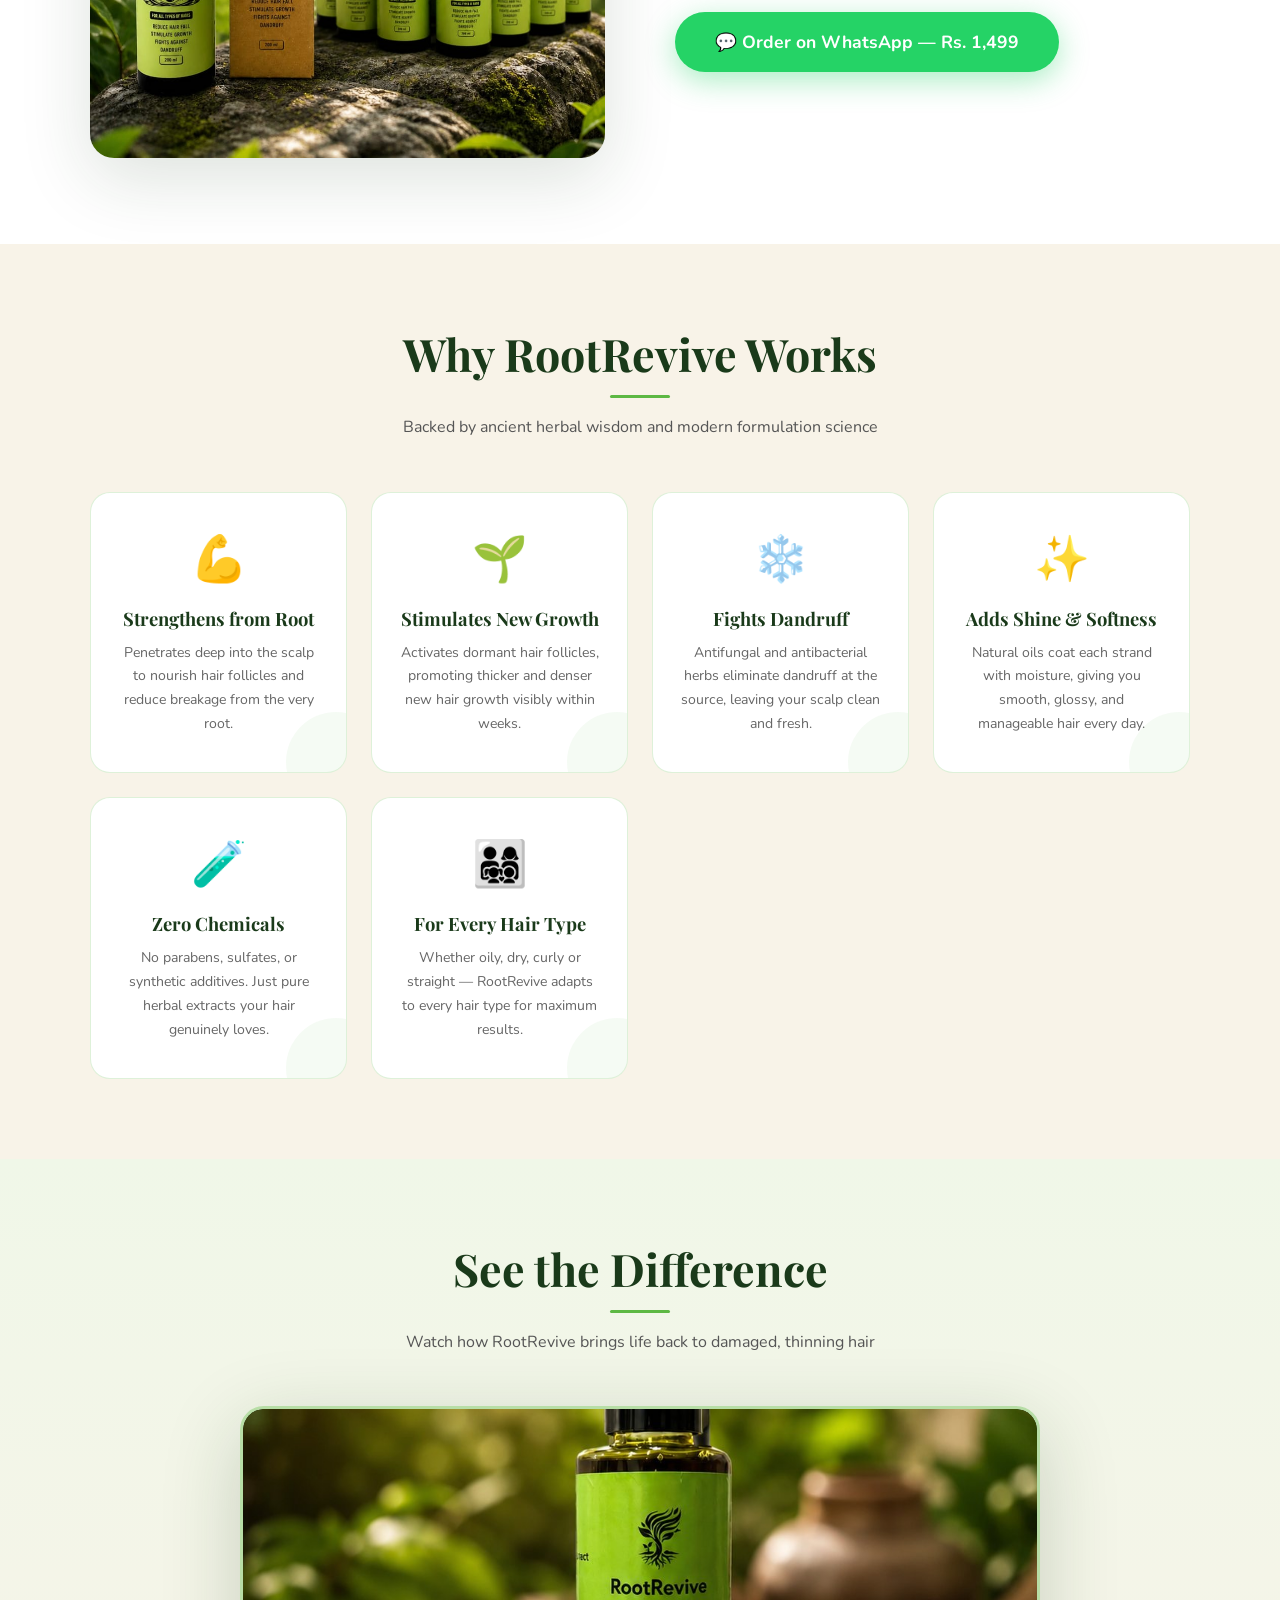
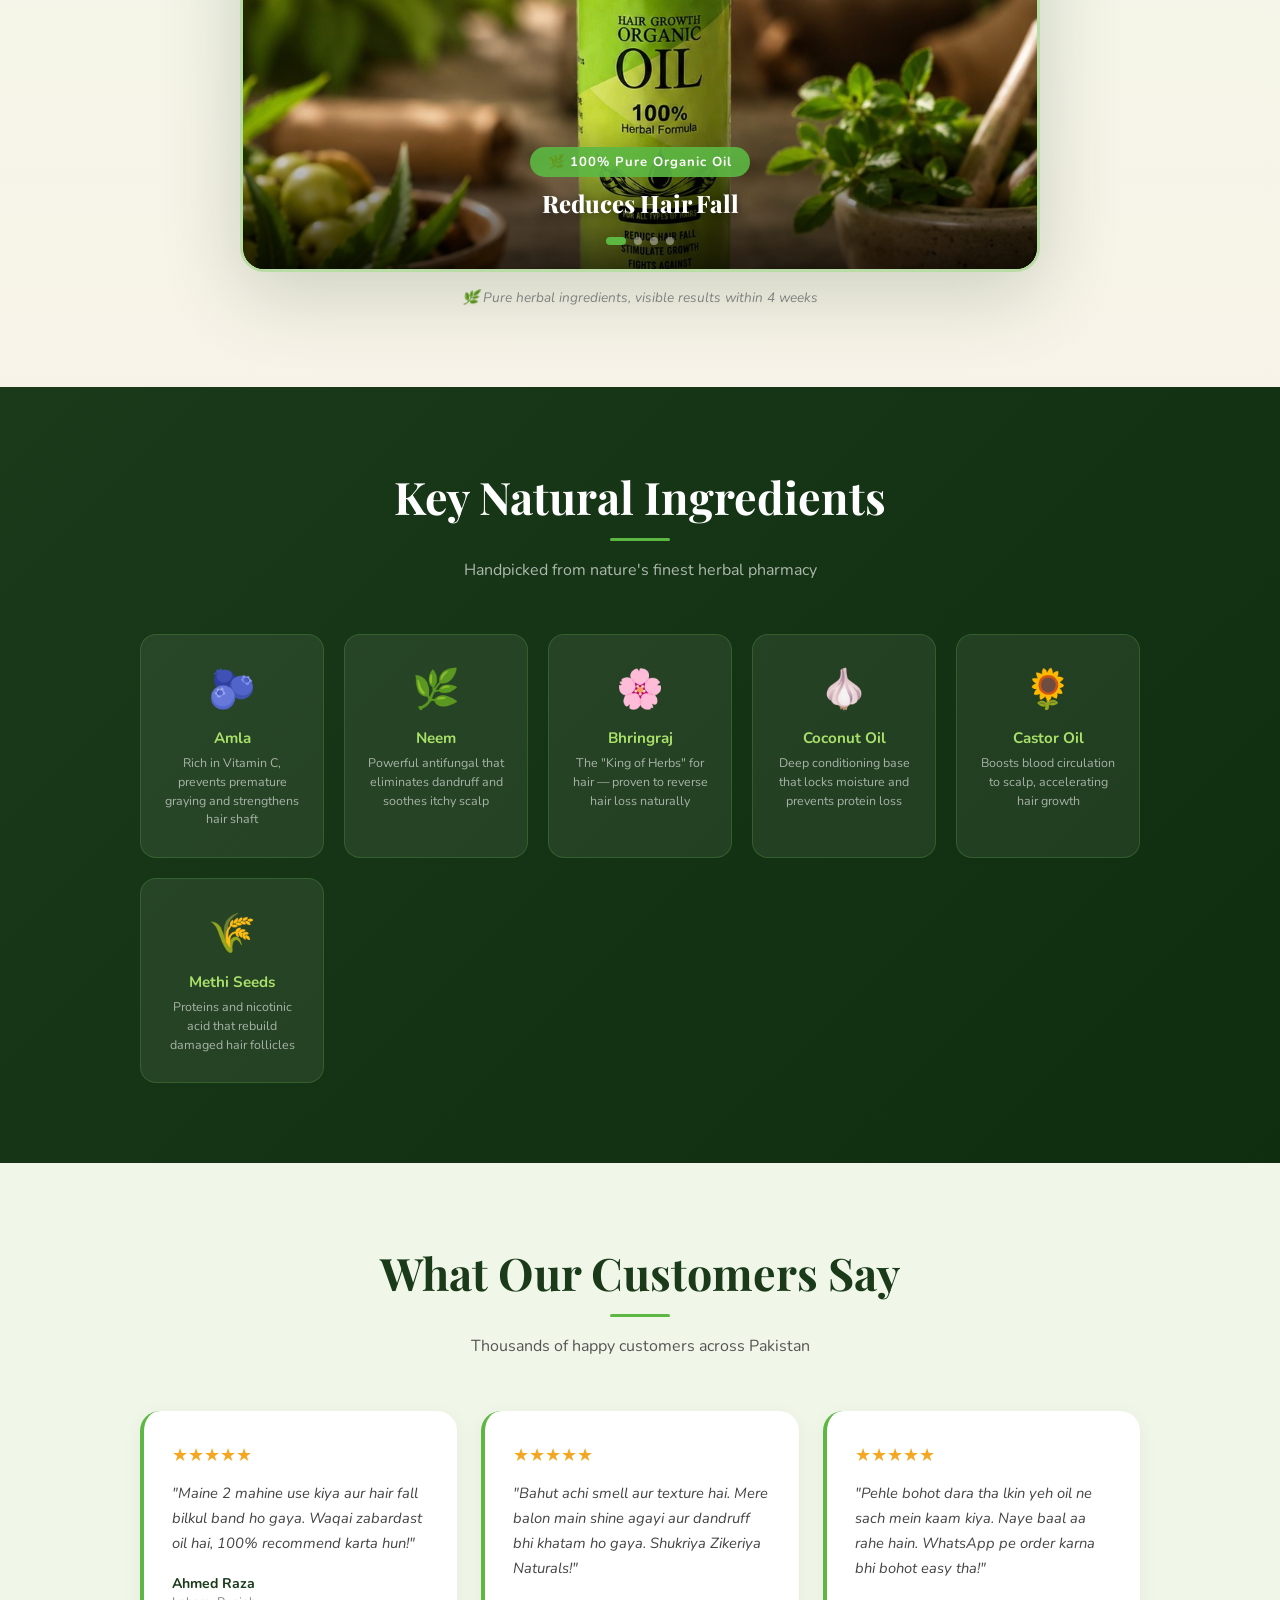
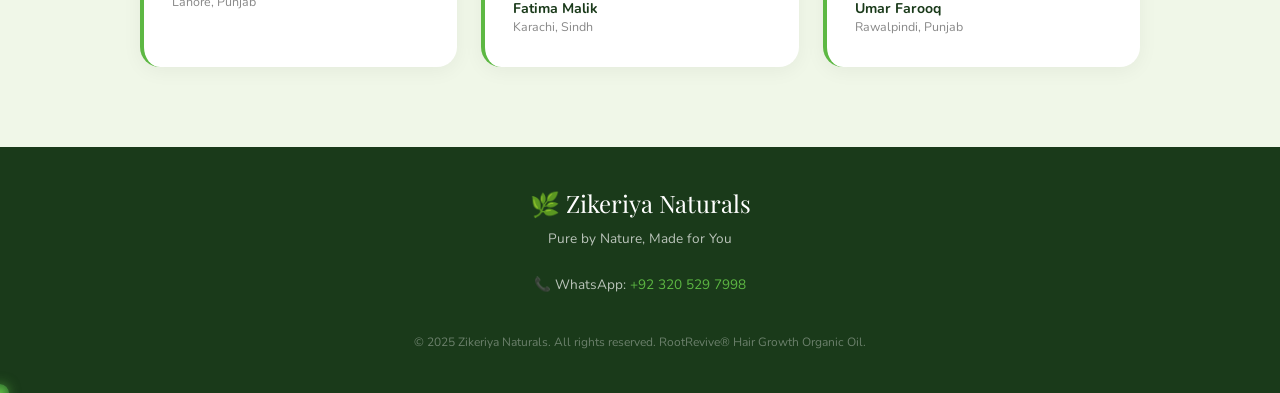
==== commit c458d959: "testing phases" ====
--- a/index.html
+++ b/index.html
@@ -1,4 +1,4 @@
-﻿﻿<!DOCTYPE html>
+﻿<!DOCTYPE html>
 <html lang="en">
 <head>
 <meta charset="UTF-8">
@@ -397,7 +397,7 @@
 <body>
 
 <!-- FLOATING WHATSAPP BUTTON -->
-<a href="https://wa.me/923205297998?text=Hello%21%20I%20want%20to%20order%20RootRevive%20Hair%20Growth%20Organic%20Oil%20%F0%9F%8C%BF" class="wa-float" target="_blank">
+<a href="https://wa.me/923205297998?text=Hello%21+Main+RootRevive+Hair+Growth+Organic+Oil+order+karna+chahta+hun+%F0%9F%8C%BF+Price%3A+Rs.1499+-+Please+confirm%21" class="wa-float" target="_blank" rel="noopener noreferrer">
   <span class="wa-float-icon">💬</span> Order on WhatsApp
 </a>
 
@@ -409,7 +409,7 @@
       <span>Pure by Nature, Made for You</span>
     </div>
   </div>
-  <a href="https://wa.me/923205297998?text=Hello%21%20I%20want%20to%20order%20RootRevive%20Hair%20Growth%20Organic%20Oil%20%F0%9F%8C%BF" class="nav-wa-btn" target="_blank">
+  <a href="https://wa.me/923205297998?text=Hello%21+Main+RootRevive+Hair+Growth+Organic+Oil+order+karna+chahta+hun+%F0%9F%8C%BF+Price%3A+Rs.1499+-+Please+confirm%21" class="nav-wa-btn" target="_blank" rel="noopener noreferrer">
     💬 Order Now
   </a>
 </nav>
@@ -502,7 +502,7 @@
         <span class="price-new">Rs. 1,499</span>
         <span class="price-save">Save Rs. 101 🎉</span>
       </div>
-      <a href="https://wa.me/923205297998?text=Hello%21%20I%20want%20to%20order%20RootRevive%20Hair%20Growth%20Organic%20Oil%20%F0%9F%8C%BF%20Price%3A%20Rs.1499%20-%20Please%20confirm%20my%20order!" class="order-btn" target="_blank">
+      <a href="https://wa.me/923205297998?text=Hello%21+Main+RootRevive+Hair+Growth+Organic+Oil+order+karna+chahta+hun+%F0%9F%8C%BF+Price%3A+Rs.1499+-+Please+confirm%21" class="order-btn" target="_blank" rel="noopener noreferrer">
         💬 Order on WhatsApp — Rs. 1,499
       </a>
     </div>
@@ -634,7 +634,7 @@
         ctx.save();
         ctx.globalAlpha = Math.max(0, Math.min(1, alpha));
         ctx.drawImage(img, dx, dy, dw, dh);
-        ctx.restore();
+        ctx.restore(); 
       }
 
       function setDot(i) {
@@ -903,75 +903,103 @@
 </body>
 <script>
 (function() {
-  var NUMBER = '923205297998';
-  var MSG = encodeURIComponent('Hello! Main RootRevive Hair Growth Organic Oil order karna chahta hun 🌿 Price: Rs.1499 - Please confirm!');
-
-  function openWhatsApp(e) {
-    var el = e ? e.target.closest('a') : null;
-    if (e && el) {
-      var href = el.getAttribute('href') || '';
-      if (href.indexOf('wa.me') === -1 && href.indexOf('whatsapp') === -1) return;
+  // WhatsApp configuration
+  var PHONE_NUMBER = '923205297998';
+  var MESSAGE = 'Hello! Main RootRevive Hair Growth Organic Oil order karna chahta hun 🌿 Price: Rs.1499 - Please confirm!';
+  var ENCODED_MESSAGE = encodeURIComponent(MESSAGE);
+
+  // Detect environment
+  function isMobile() {
+    return /android|iphone|ipad|ipod/i.test(navigator.userAgent);
+  }
+
+  function isTikTokBrowser() {
+    return /TikTok/i.test(navigator.userAgent) || /musical\.ly/i.test(navigator.userAgent);
+  }
+
+  function isIOS() {
+    return /iphone|ipad|ipod/i.test(navigator.userAgent);
+  }
+
+  // Open WhatsApp with proper handling
+  function openWhatsApp() {
+    var waMeUrl = 'https://wa.me/' + PHONE_NUMBER + '?text=' + ENCODED_MESSAGE;
+    var webUrl = 'https://web.whatsapp.com/send?phone=' + PHONE_NUMBER + '&text=' + ENCODED_MESSAGE;
+    var appUrl = 'whatsapp://send?phone=' + PHONE_NUMBER + '&text=' + ENCODED_MESSAGE;
+
+    if (isTikTokBrowser()) {
+      // TikTok in-app browser: try to open the WhatsApp app directly (no intermediate redirect).
+      // Use intent scheme on Android, app-scheme on iOS, and fall back to wa.me if app isn't available.
+      if (isMobile()) {
+        if (isIOS()) {
+          // iOS: user gesture -> try app scheme first, then fallback to wa.me
+          window.location.href = appUrl;
+          setTimeout(function() {
+            window.location.href = waMeUrl;
+          }, 1200);
+        } else {
+          // Android (TikTok): use intent URI to launch WhatsApp directly from the webview
+          var intentUrl = 'intent://send?phone=' + PHONE_NUMBER + '&text=' + ENCODED_MESSAGE + '#Intent;scheme=whatsapp;package=com.whatsapp;end';
+          window.location.href = intentUrl;
+          // Short fallback to app-scheme then to wa.me if intent isn't handled
+          setTimeout(function() {
+            window.location.href = appUrl;
+          }, 600);
+          setTimeout(function() {
+            window.location.href = waMeUrl;
+          }, 2000);
+        }
+      } else {
+        // Non-mobile TikTok (rare) — preserve existing desktop behavior
+        window.open(webUrl, '_blank', 'noopener,noreferrer');
+      }
+      return;
+    }
+
+    if (isMobile()) {
+      // Mobile: try app first, fallback to web
+      if (isIOS()) {
+        // iOS: direct app scheme
+        window.location.href = appUrl;
+        // Fallback after 2 seconds
+        setTimeout(function() {
+          window.open(waMeUrl, '_blank', 'noopener,noreferrer');
+        }, 2000);
+      } else {
+        // Android: try intent first
+        var intentUrl = 'intent://send?phone=' + PHONE_NUMBER + '&text=' + ENCODED_MESSAGE + '#Intent;scheme=whatsapp;package=com.whatsapp;end';
+        window.location.href = intentUrl;
+        // Fallback
+        setTimeout(function() {
+          window.open(waMeUrl, '_blank', 'noopener,noreferrer');
+        }, 1500);
+      }
+    } else {
+      // Desktop: open web WhatsApp
+      window.open(webUrl, '_blank', 'noopener,noreferrer');
+    }
+  }
+
+  // Attach to all WhatsApp links
+  document.addEventListener('click', function(e) {
+    var link = e.target.closest('a[href*="whatsapp"], a[href*="wa.me"], a[href*="api.whatsapp"]');
+    if (link) {
       e.preventDefault();
+      openWhatsApp();
     }
-
-    var ua = navigator.userAgent || '';
-    var isMobile = /android|iphone|ipad|ipod/i.test(ua);
-
-    // Try all possible WhatsApp URL schemes in order
-    var urls = [
-      'whatsapp://send?phone=' + NUMBER + '&text=' + MSG,           // Native app scheme
-      'intent://send?phone=' + NUMBER + '&text=' + MSG + '#Intent;scheme=whatsapp;package=com.whatsapp;end',  // Android intent
-      'https://api.whatsapp.com/send?phone=' + NUMBER + '&text=' + MSG,  // API url
-      'https://api.whatsapp.com/send/?phone=' + NUMBER + '&text=' + MSG + '&type=phone_number&app_absent=0'                    // Standard
-    ];
-
-    if (isMobile) {
-      // Try native app first
-      var tried = 0;
-      function tryNext() {
-        if (tried >= urls.length) return;
-        var url = urls[tried++];
-        
-        // Use iframe trick to try app open without leaving page
-        if (url.indexOf('whatsapp://') === 0 || url.indexOf('intent://') === 0) {
-          var start = Date.now();
-          var iframe = document.createElement('iframe');
-          iframe.style.display = 'none';
-          iframe.src = url;
-          document.body.appendChild(iframe);
-          setTimeout(function() {
-            document.body.removeChild(iframe);
-            // If app didn't open (still on page after 1.5s), try next
-            if (Date.now() - start < 2000) tryNext();
-          }, 1500);
-        } else {
-          window.location.href = url;
-        }
-      }
-      
-      // Primary: direct location change with whatsapp:// scheme
-      window.location.href = 'whatsapp://send?phone=' + NUMBER + '&text=' + MSG;
-      
-      // Fallback after 2s if app didn't open
-      setTimeout(function() {
-        window.location.href = 'https://api.whatsapp.com/send?phone=' + NUMBER + '&text=' + MSG;
-      }, 2000);
-
-    } else {
-      // Desktop
-      window.open('https://web.whatsapp.com/send?phone=' + NUMBER + '&text=' + MSG, '_blank');
-    }
-  }
-
-  // Intercept all wa.me links
+  });
+
+  // Also attach to buttons with data-whatsapp attribute
   document.addEventListener('click', function(e) {
-    var el = e.target.closest('a');
-    if (!el) return;
-    var href = el.getAttribute('href') || '';
-    if (href.indexOf('wa.me') !== -1 || href.indexOf('whatsapp') !== -1) {
-      openWhatsApp(e);
+    if (e.target.closest('[data-whatsapp]')) {
+      e.preventDefault();
+      openWhatsApp();
     }
   });
 })();
 </script>
-</body>+</body>
+
+
+
+
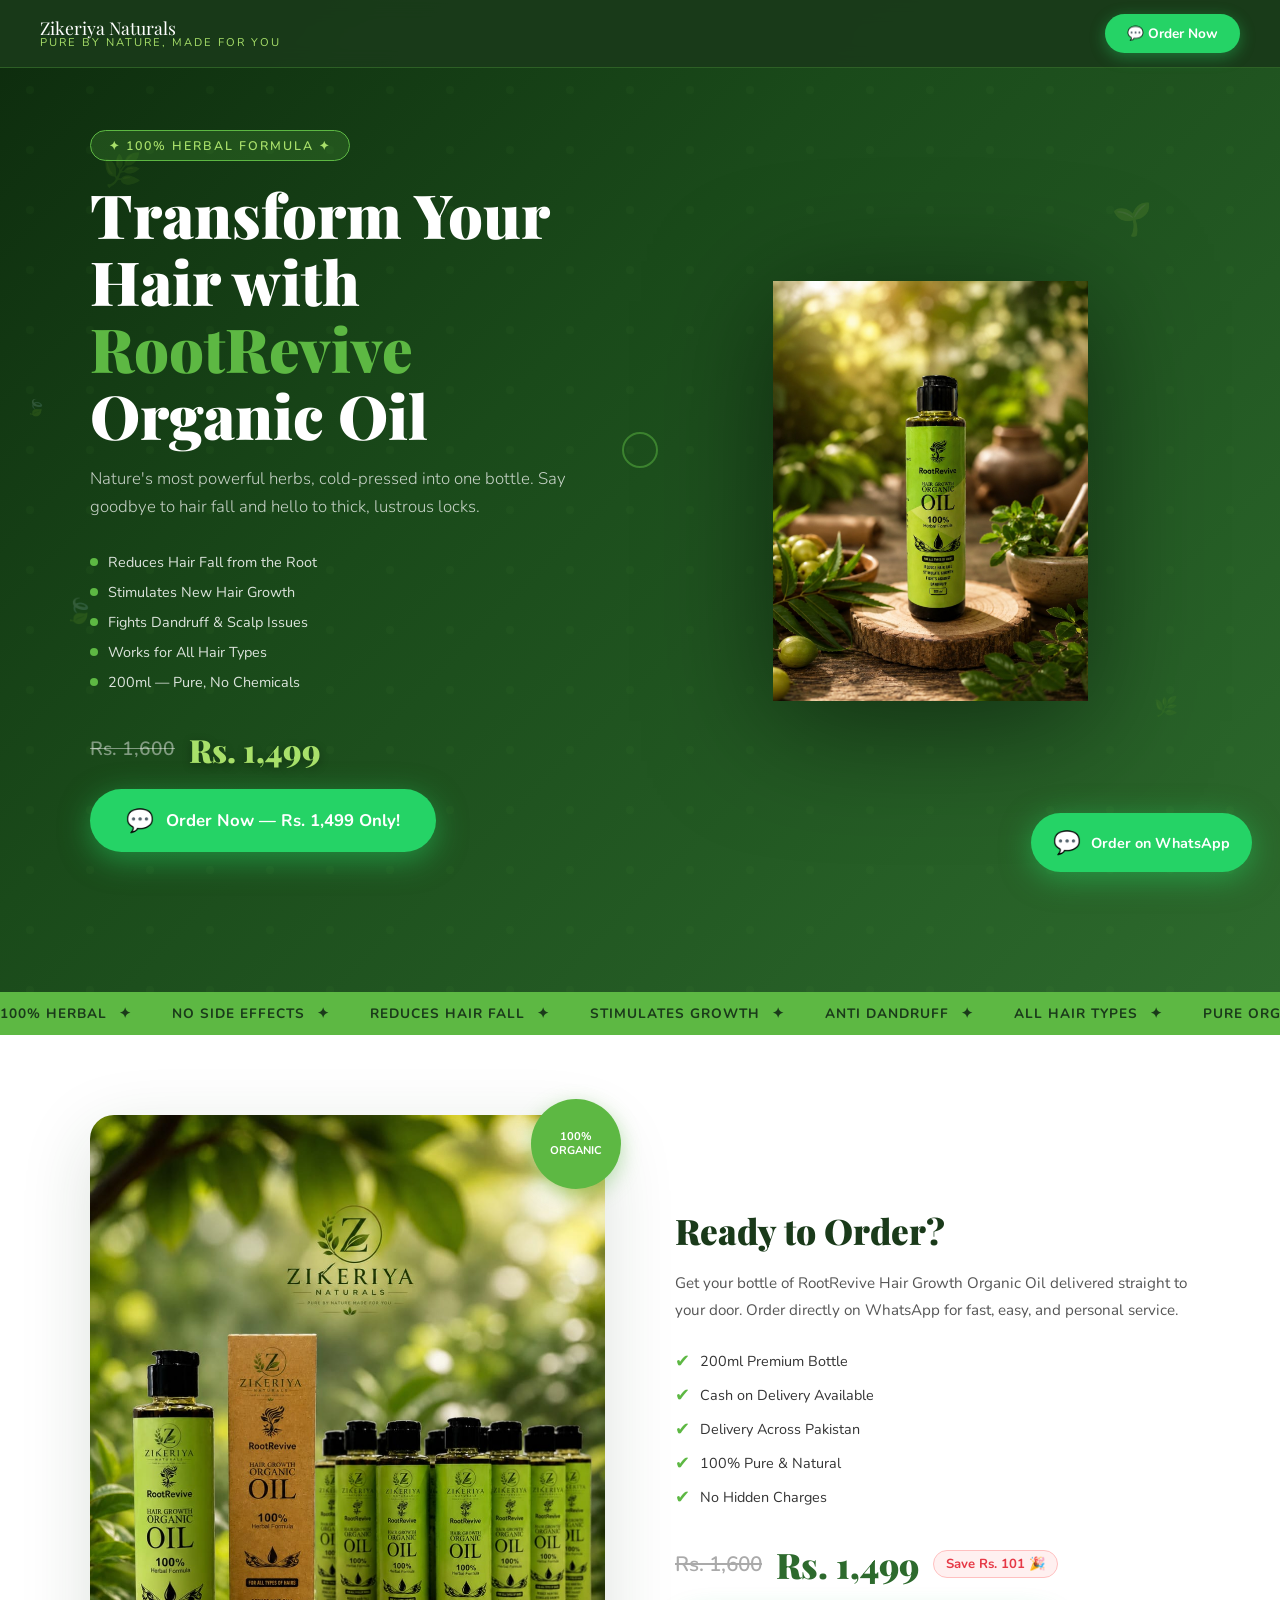
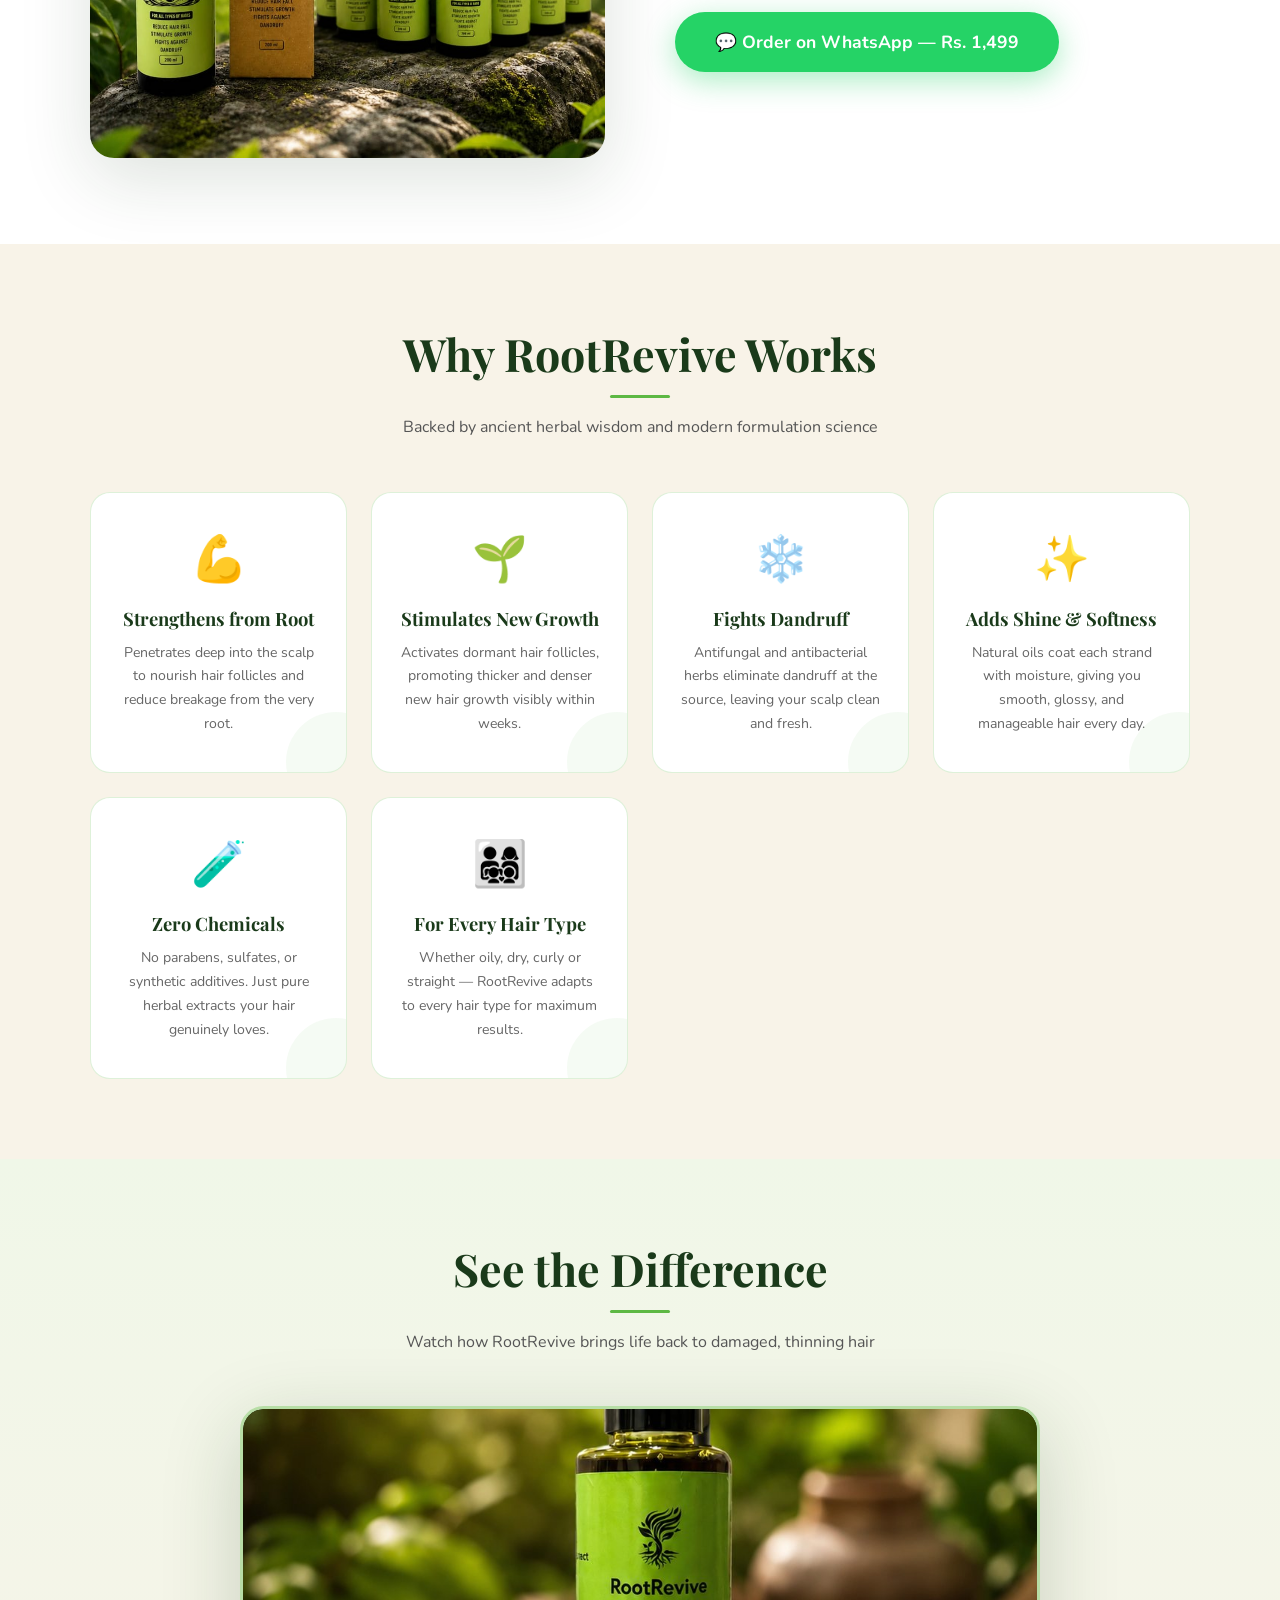
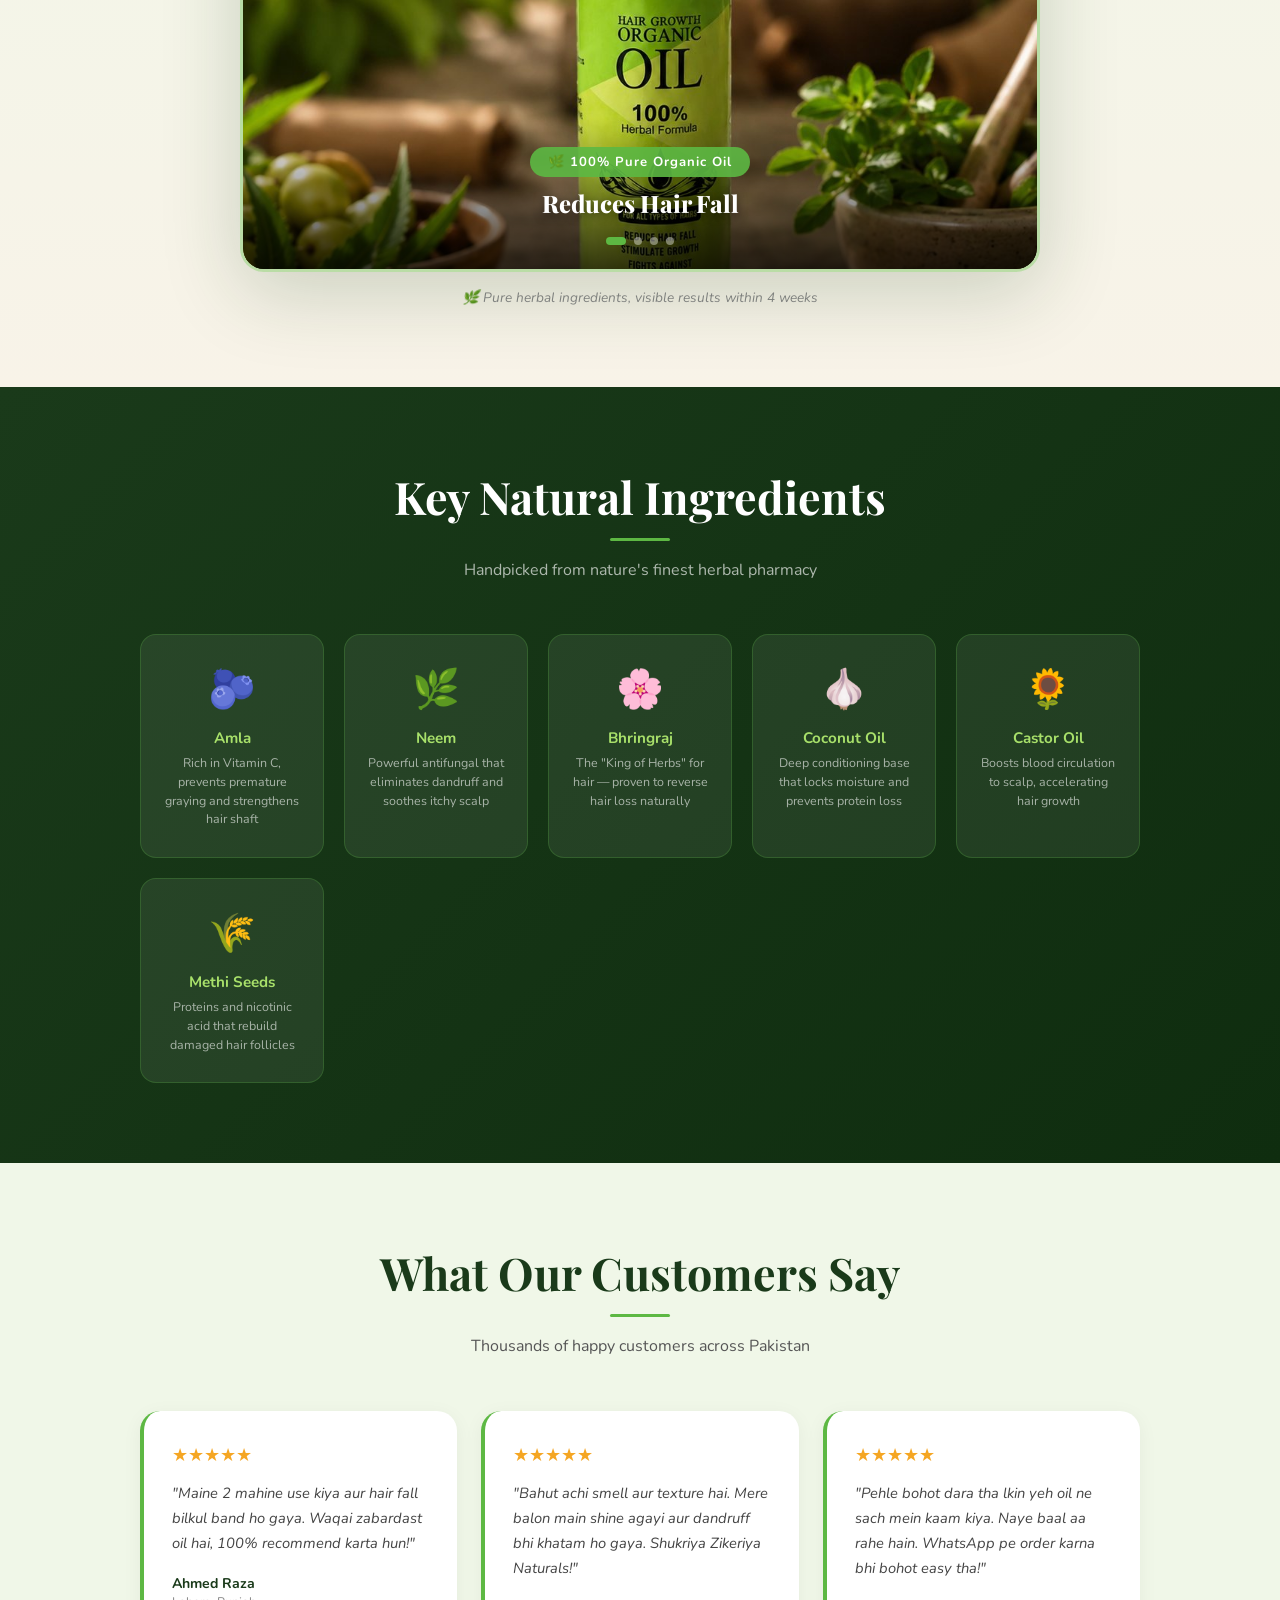
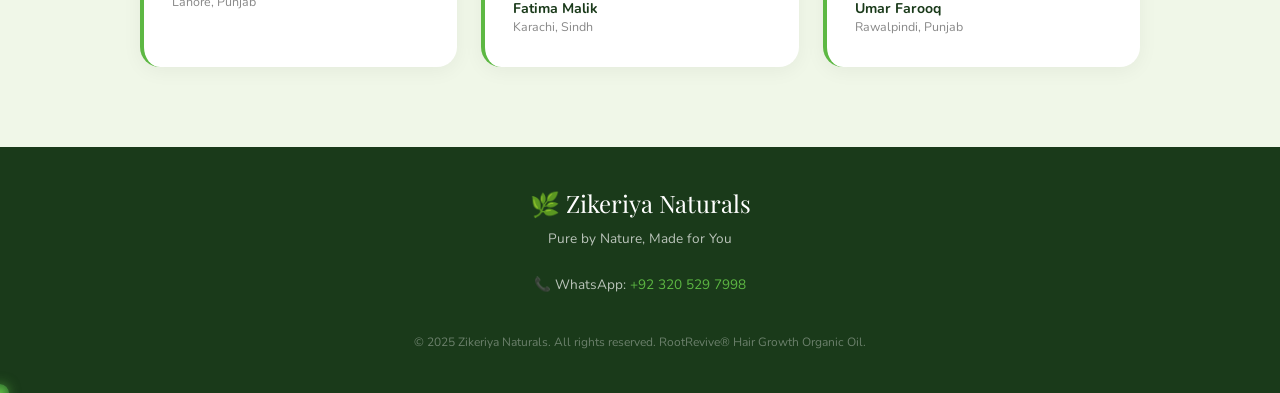
==== commit e8abb421: "testing phases" ====
--- a/index.html
+++ b/index.html
@@ -921,6 +921,23 @@
     return /iphone|ipad|ipod/i.test(navigator.userAgent);
   }
 
+  // Simulate a click on a link element (works better in restricted webviews like TikTok)
+  function clickLinkDirectly(url) {
+    try {
+      var tempLink = document.createElement('a');
+      tempLink.href = url;
+      tempLink.style.display = 'none';
+      document.body.appendChild(tempLink);
+      tempLink.click();
+      setTimeout(function() {
+        document.body.removeChild(tempLink);
+      }, 100);
+    } catch (e) {
+      // Fallback to window.open if click simulation fails
+      window.open(url, '_blank', 'noopener,noreferrer');
+    }
+  }
+
   // Open WhatsApp with proper handling
   function openWhatsApp() {
     var waMeUrl = 'https://wa.me/' + PHONE_NUMBER + '?text=' + ENCODED_MESSAGE;
@@ -928,26 +945,29 @@
     var appUrl = 'whatsapp://send?phone=' + PHONE_NUMBER + '&text=' + ENCODED_MESSAGE;
 
     if (isTikTokBrowser()) {
-      // TikTok in-app browser: try to open the WhatsApp app directly (no intermediate redirect).
-      // Use intent scheme on Android, app-scheme on iOS, and fall back to wa.me if app isn't available.
+      // TikTok in-app browser: bypass webview restrictions by using window.open() + link simulation
+      // This avoids the "Action can't be completed" error and token generation
       if (isMobile()) {
         if (isIOS()) {
-          // iOS: user gesture -> try app scheme first, then fallback to wa.me
-          window.location.href = appUrl;
+          // iOS TikTok: window.open with app scheme (most reliable in TikTok iOS webview)
+          var iosWindow = window.open(appUrl, '_self');
+          if (!iosWindow) {
+            // If window.open fails, fallback to wa.me after a short delay
+            setTimeout(function() {
+              window.location.href = waMeUrl;
+            }, 500);
+          }
+        } else {
+          // Android TikTok: use link simulation to avoid location.href blocking
+          // Try app scheme first via simulated click
+          clickLinkDirectly(appUrl);
+          // Fallback to wa.me if app isn't available (timeout ensures no redirect delay)
           setTimeout(function() {
-            window.location.href = waMeUrl;
-          }, 1200);
-        } else {
-          // Android (TikTok): use intent URI to launch WhatsApp directly from the webview
-          var intentUrl = 'intent://send?phone=' + PHONE_NUMBER + '&text=' + ENCODED_MESSAGE + '#Intent;scheme=whatsapp;package=com.whatsapp;end';
-          window.location.href = intentUrl;
-          // Short fallback to app-scheme then to wa.me if intent isn't handled
-          setTimeout(function() {
-            window.location.href = appUrl;
-          }, 600);
-          setTimeout(function() {
-            window.location.href = waMeUrl;
-          }, 2000);
+            var waMeWindow = window.open(waMeUrl, '_blank', 'noopener,noreferrer');
+            if (!waMeWindow) {
+              window.location.href = waMeUrl;
+            }
+          }, 1800);
         }
       } else {
         // Non-mobile TikTok (rare) — preserve existing desktop behavior
@@ -957,7 +977,7 @@
     }
 
     if (isMobile()) {
-      // Mobile: try app first, fallback to web
+      // Mobile (non-TikTok): try app first, fallback to web
       if (isIOS()) {
         // iOS: direct app scheme
         window.location.href = appUrl;
@@ -1002,4 +1022,3 @@
 
 
 
-
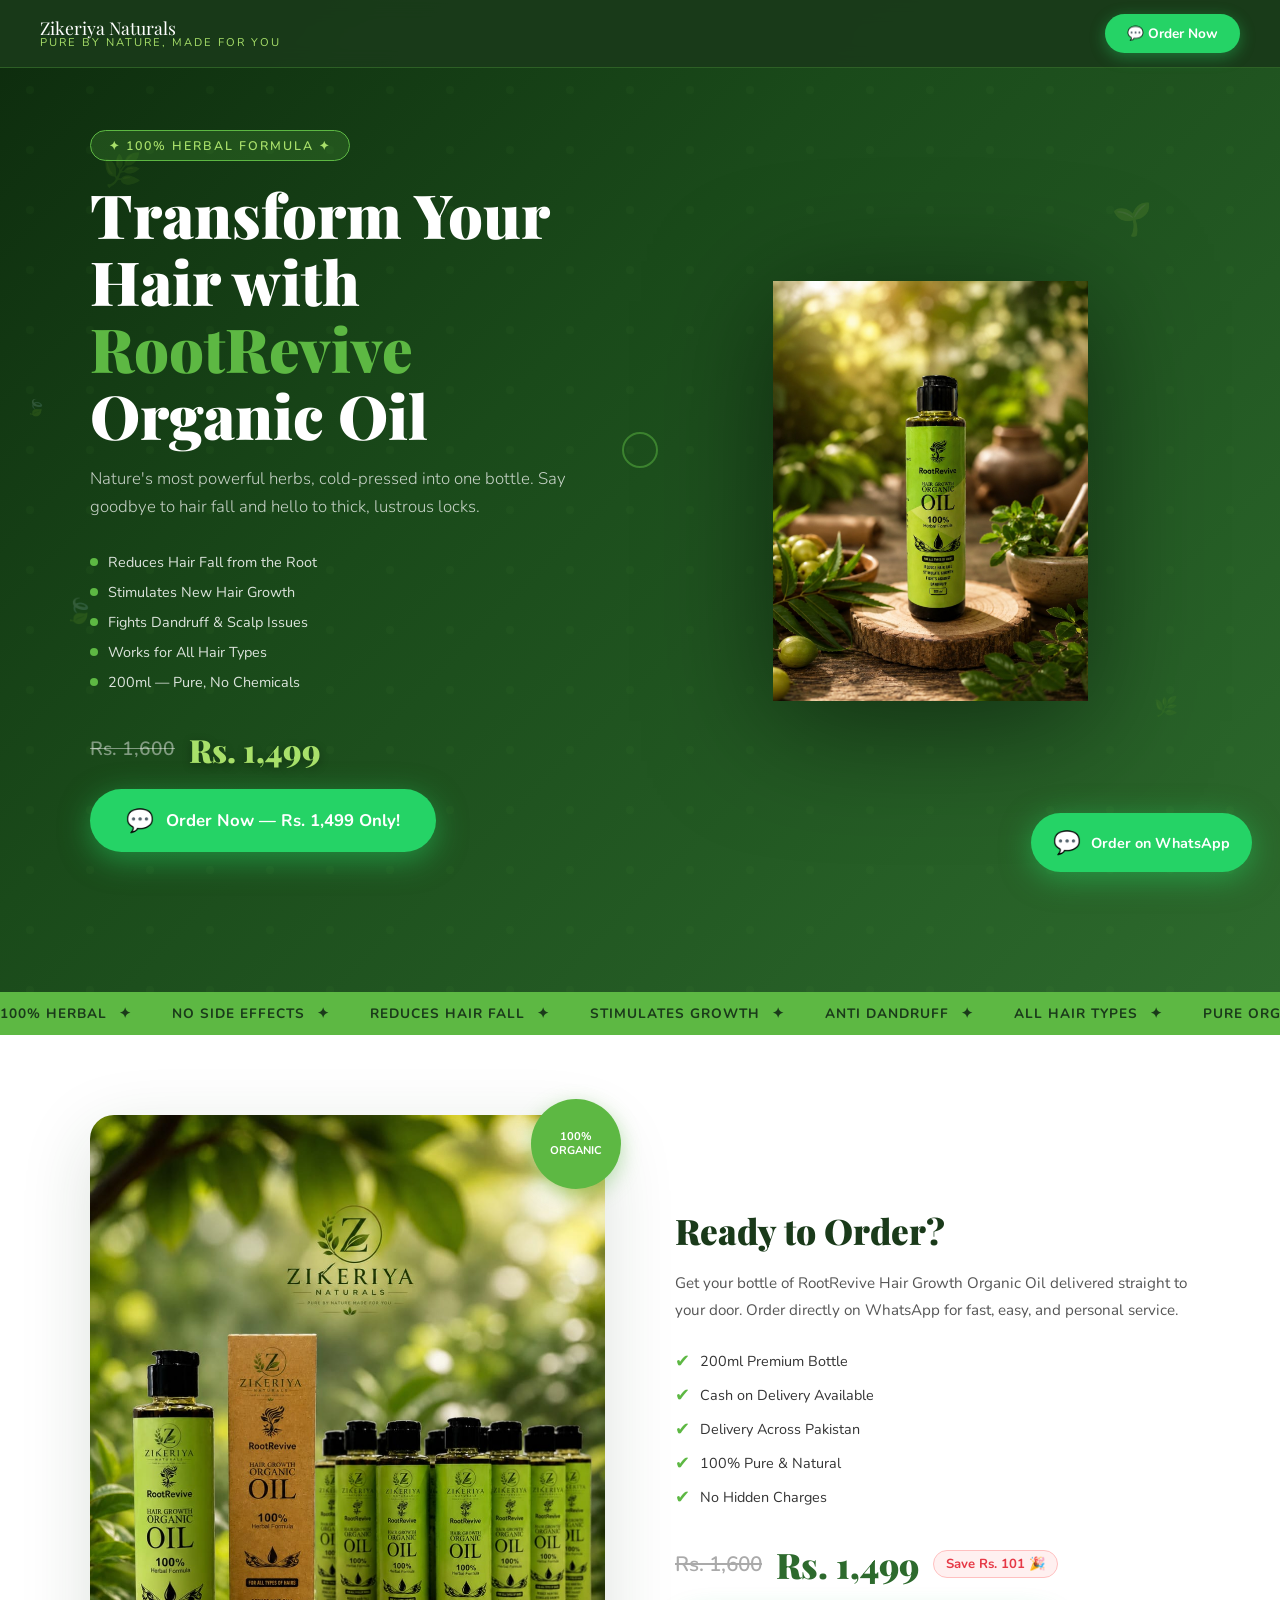
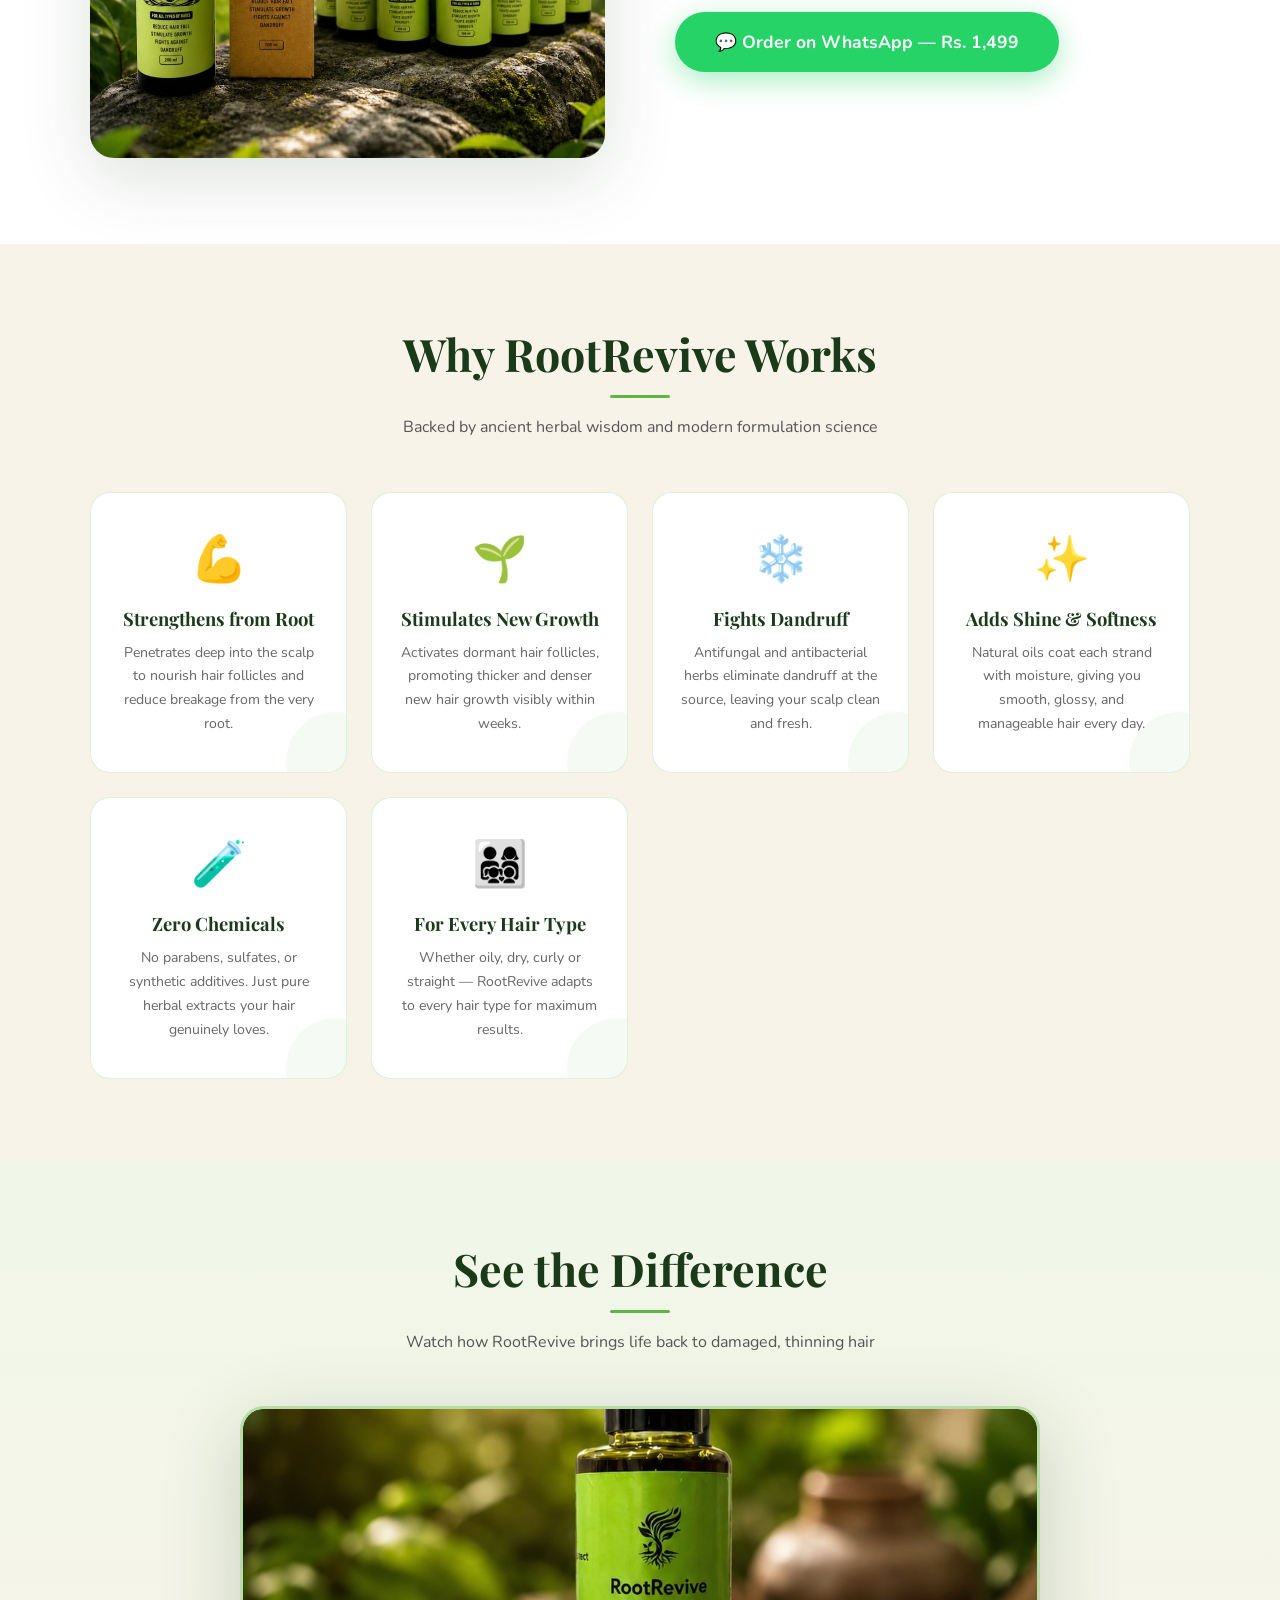
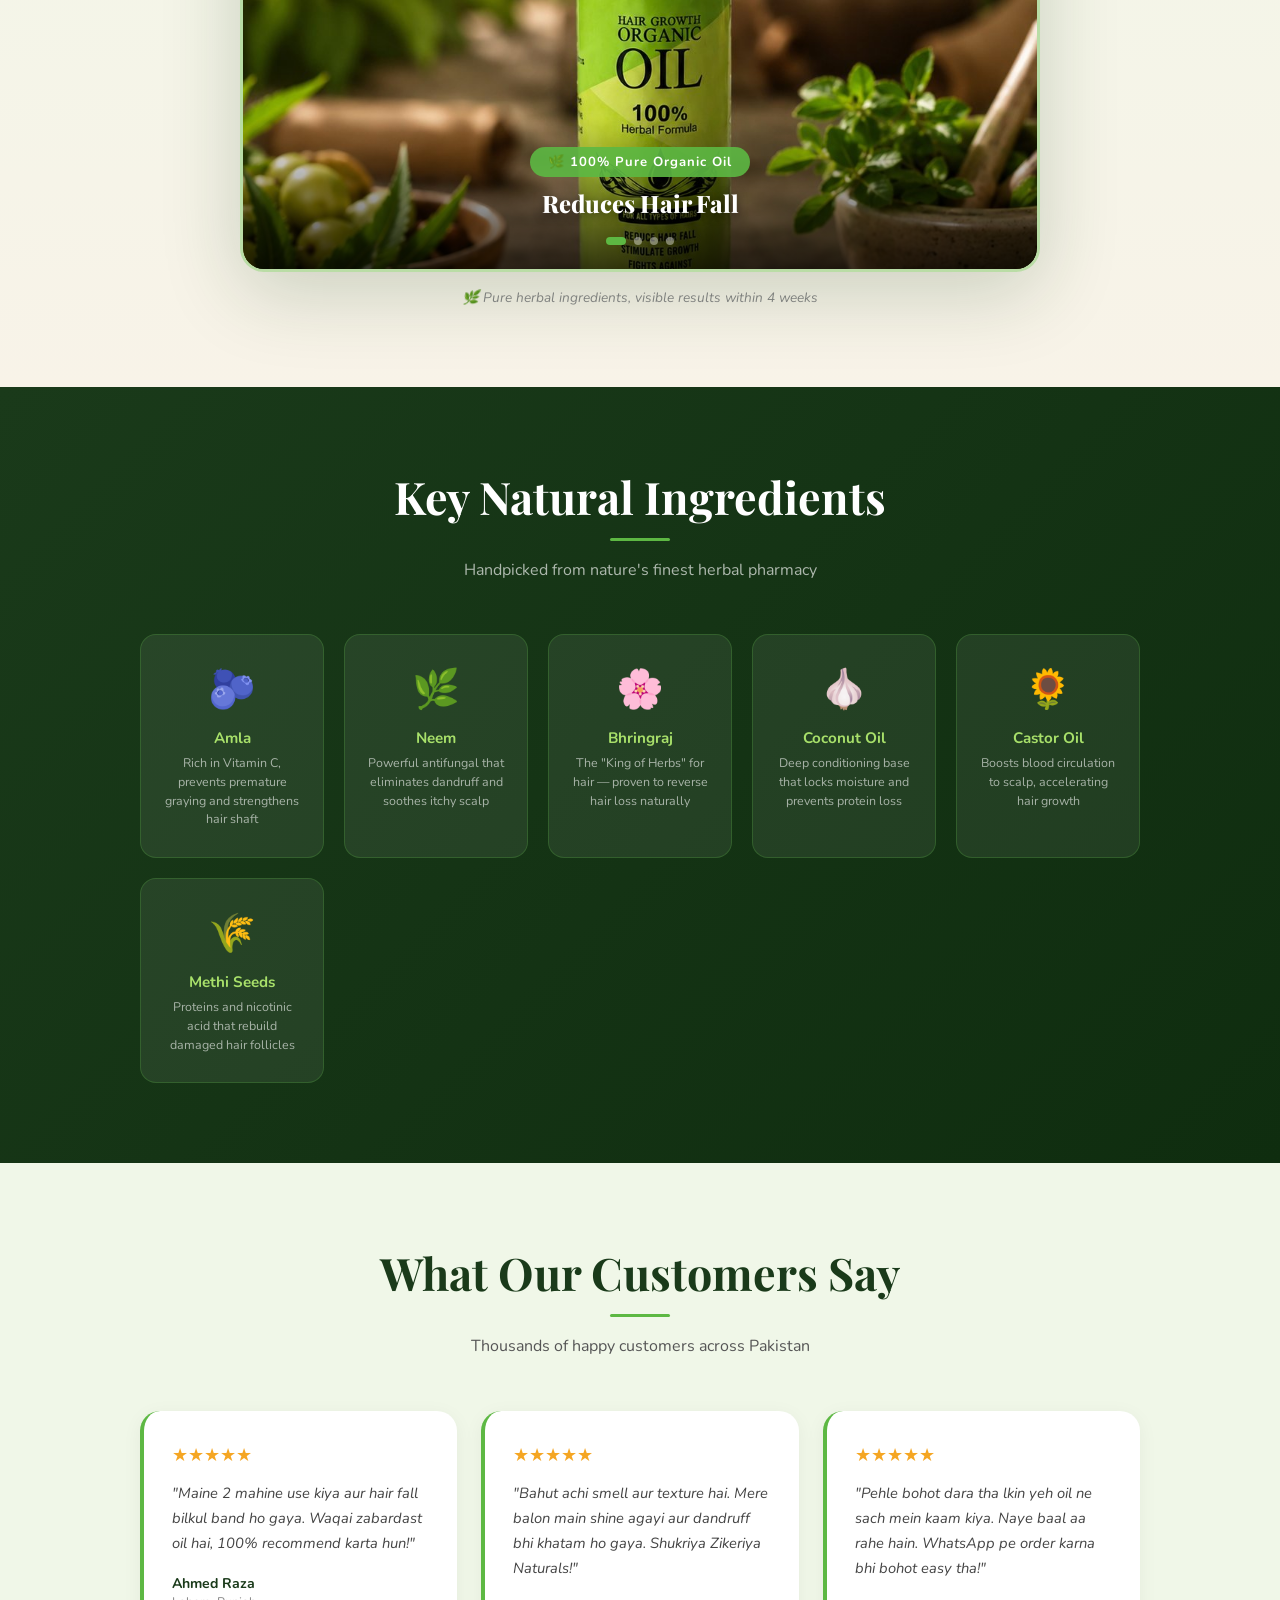
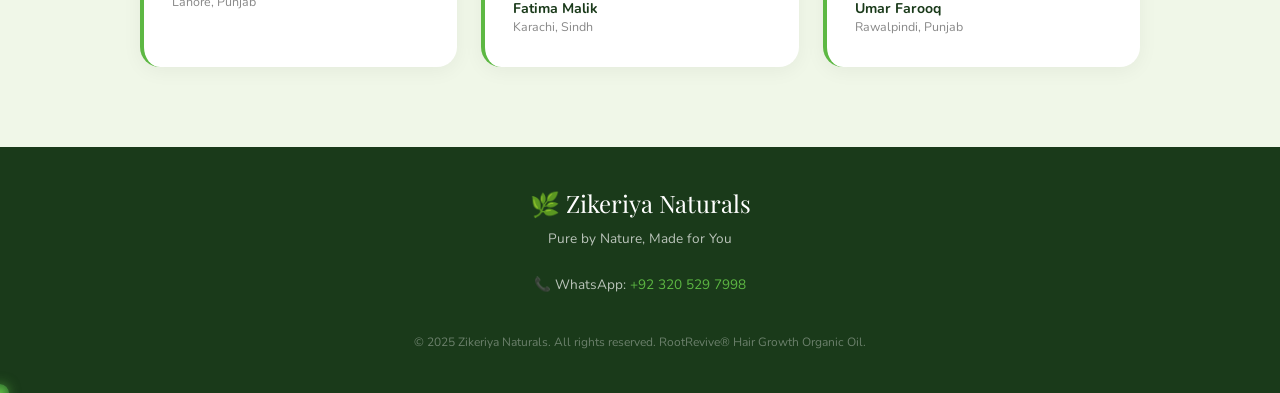
==== commit c22446aa: "testing phases3" ====
--- a/index.html
+++ b/index.html
@@ -921,23 +921,6 @@
     return /iphone|ipad|ipod/i.test(navigator.userAgent);
   }
 
-  // Simulate a click on a link element (works better in restricted webviews like TikTok)
-  function clickLinkDirectly(url) {
-    try {
-      var tempLink = document.createElement('a');
-      tempLink.href = url;
-      tempLink.style.display = 'none';
-      document.body.appendChild(tempLink);
-      tempLink.click();
-      setTimeout(function() {
-        document.body.removeChild(tempLink);
-      }, 100);
-    } catch (e) {
-      // Fallback to window.open if click simulation fails
-      window.open(url, '_blank', 'noopener,noreferrer');
-    }
-  }
-
   // Open WhatsApp with proper handling
   function openWhatsApp() {
     var waMeUrl = 'https://wa.me/' + PHONE_NUMBER + '?text=' + ENCODED_MESSAGE;
@@ -945,32 +928,16 @@
     var appUrl = 'whatsapp://send?phone=' + PHONE_NUMBER + '&text=' + ENCODED_MESSAGE;
 
     if (isTikTokBrowser()) {
-      // TikTok in-app browser: bypass webview restrictions by using window.open() + link simulation
-      // This avoids the "Action can't be completed" error and token generation
+      // TikTok in-app browser: uses wa.me (web URL) instead of app schemes
+      // This avoids TikTok's "Action can't be completed" error and intermediate redirects
+      // WHY: TikTok blocks app-scheme navigation but allows web URLs
+      // wa.me automatically opens WhatsApp app on mobile (if installed)
       if (isMobile()) {
-        if (isIOS()) {
-          // iOS TikTok: window.open with app scheme (most reliable in TikTok iOS webview)
-          var iosWindow = window.open(appUrl, '_self');
-          if (!iosWindow) {
-            // If window.open fails, fallback to wa.me after a short delay
-            setTimeout(function() {
-              window.location.href = waMeUrl;
-            }, 500);
-          }
-        } else {
-          // Android TikTok: use link simulation to avoid location.href blocking
-          // Try app scheme first via simulated click
-          clickLinkDirectly(appUrl);
-          // Fallback to wa.me if app isn't available (timeout ensures no redirect delay)
-          setTimeout(function() {
-            var waMeWindow = window.open(waMeUrl, '_blank', 'noopener,noreferrer');
-            if (!waMeWindow) {
-              window.location.href = waMeUrl;
-            }
-          }, 1800);
-        }
+        // Use direct window.location.href with wa.me web URL (no app schemes)
+        // This bypasses TikTok's intermediate redirect behavior completely
+        window.location.href = waMeUrl;
       } else {
-        // Non-mobile TikTok (rare) — preserve existing desktop behavior
+        // Non-mobile TikTok (rare) — open web WhatsApp
         window.open(webUrl, '_blank', 'noopener,noreferrer');
       }
       return;
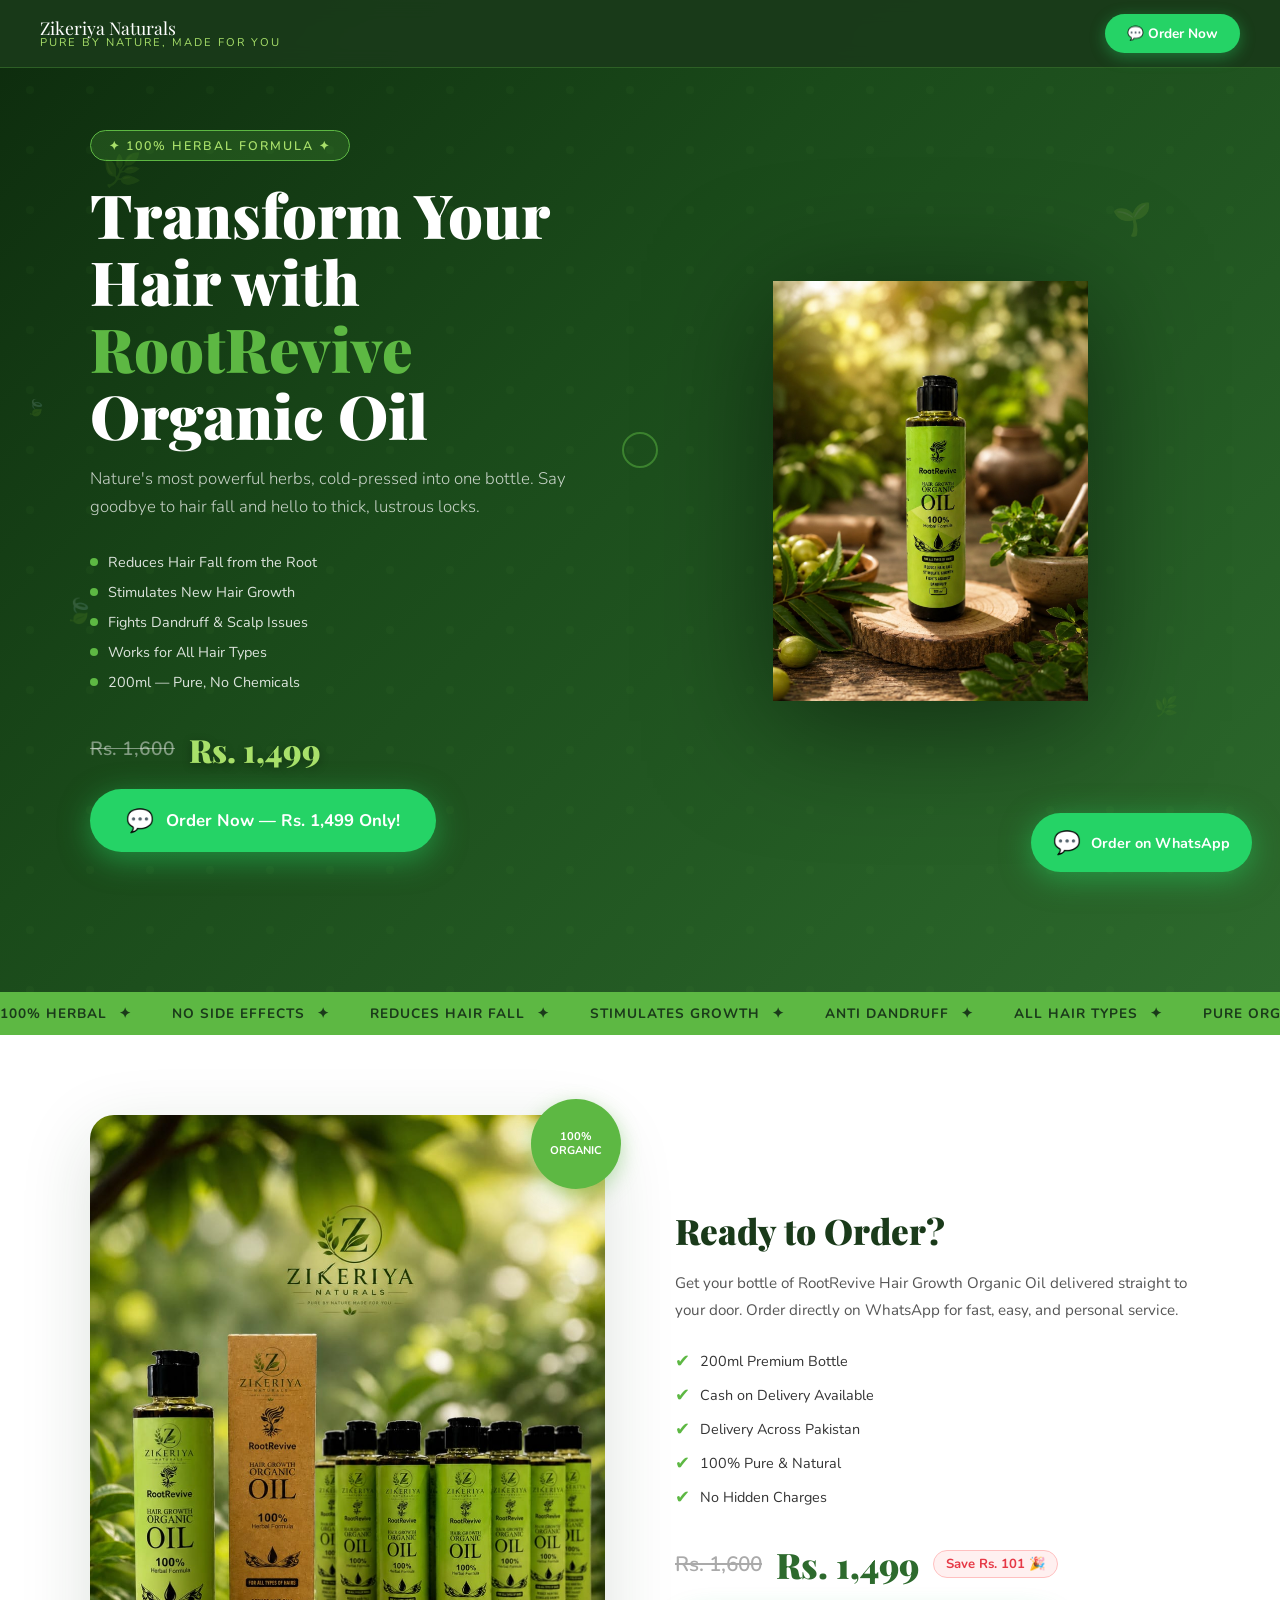
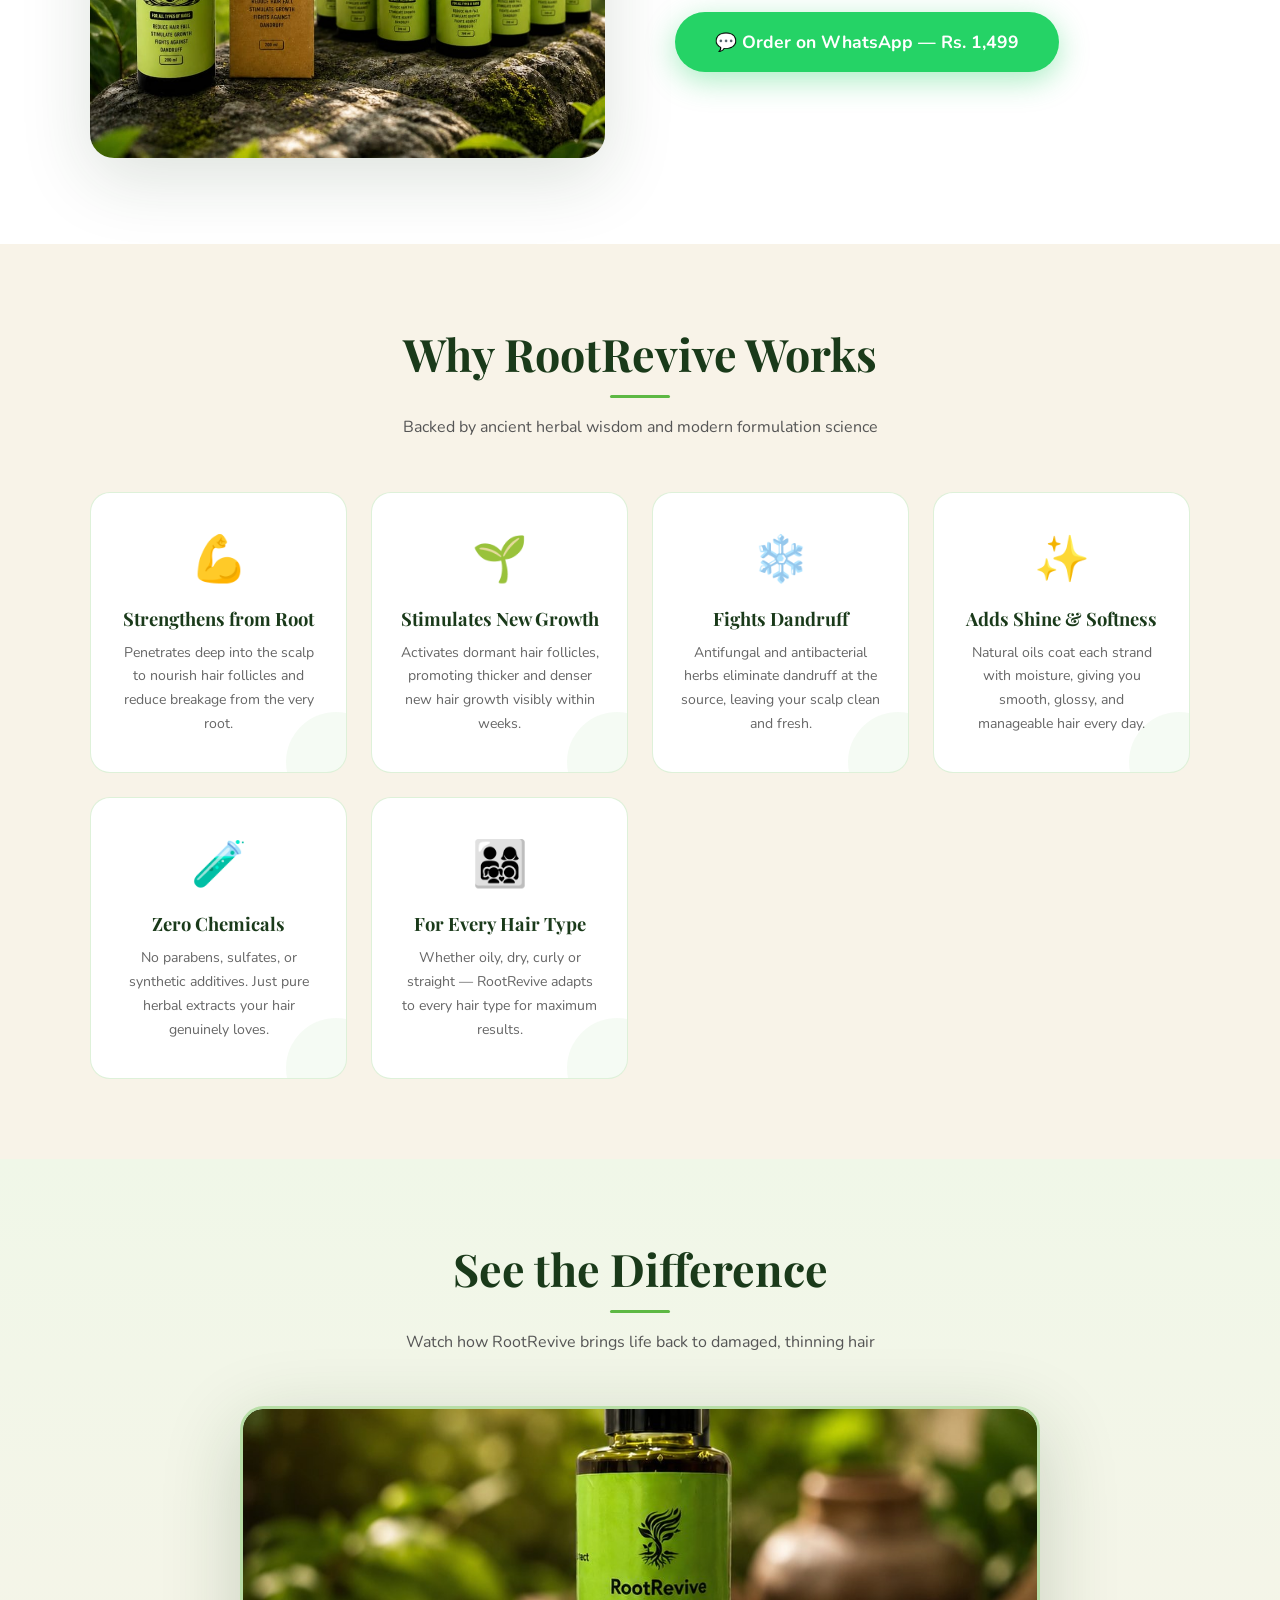
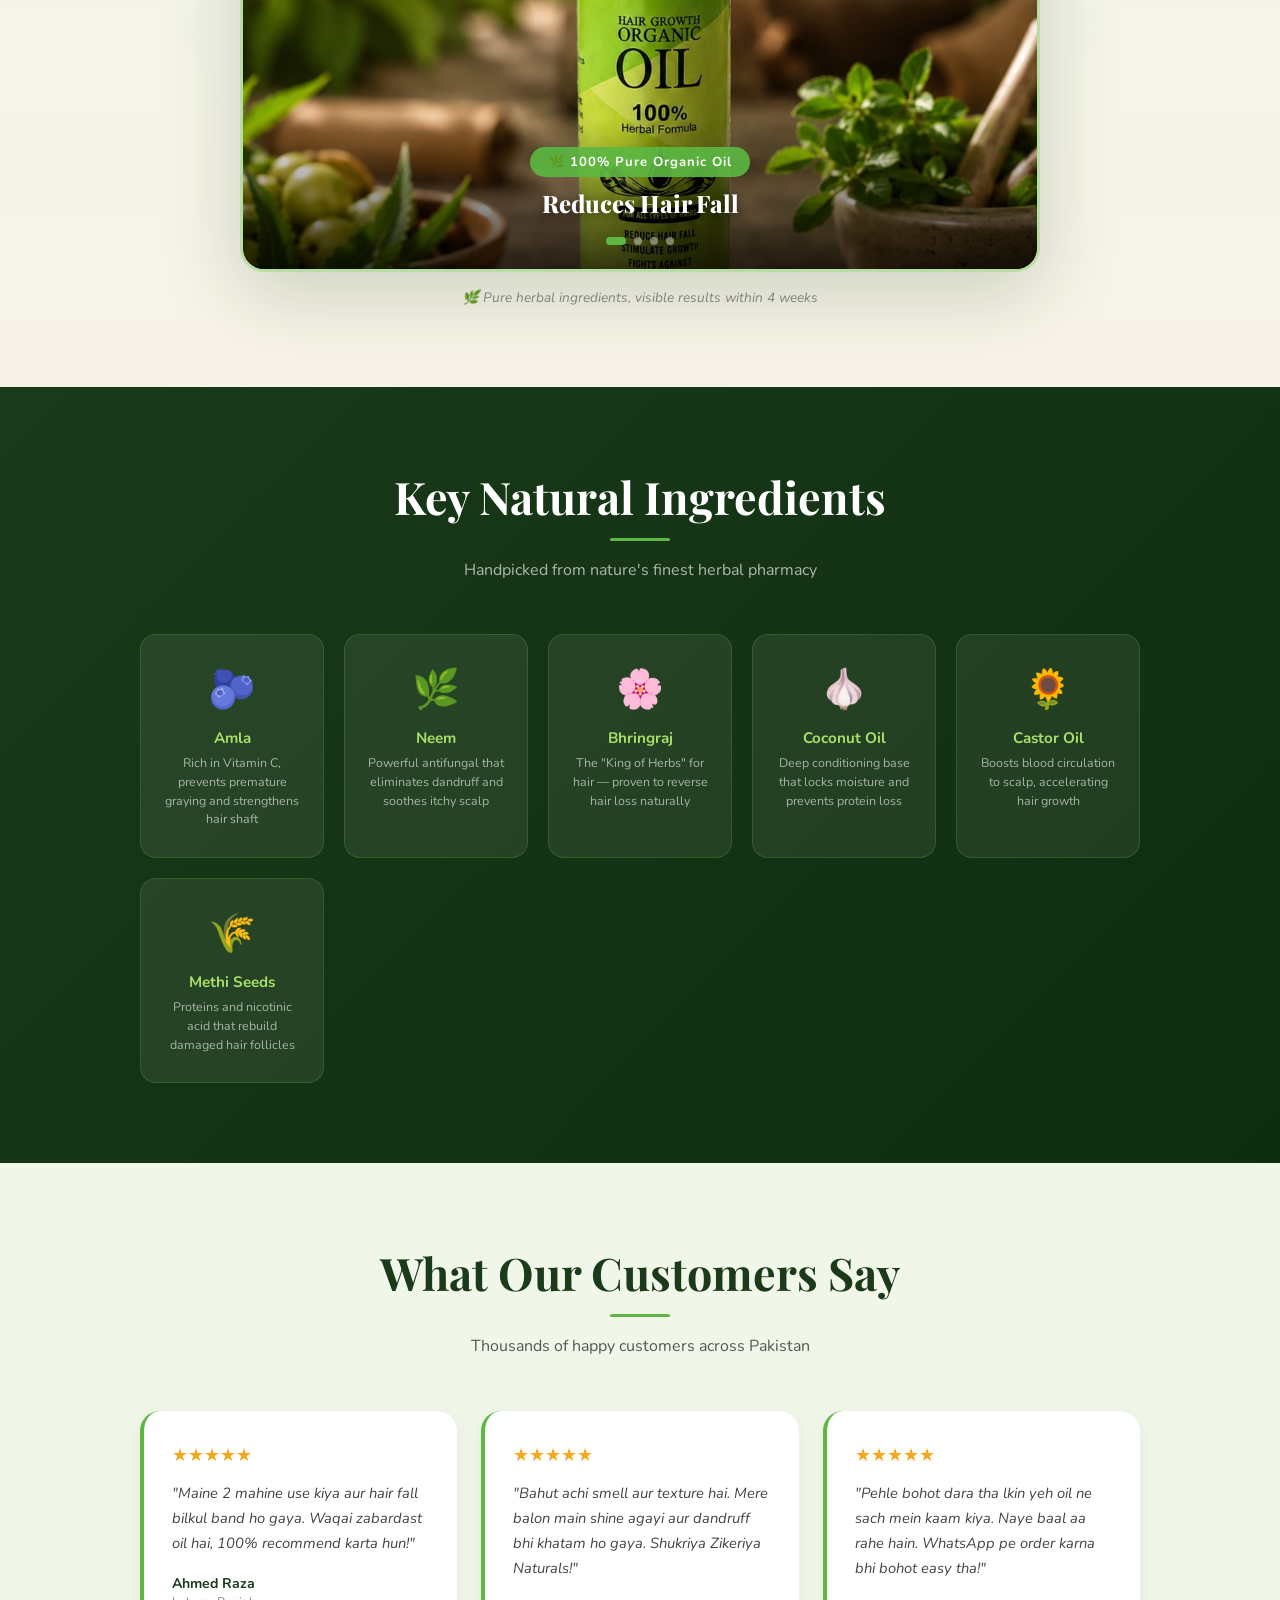
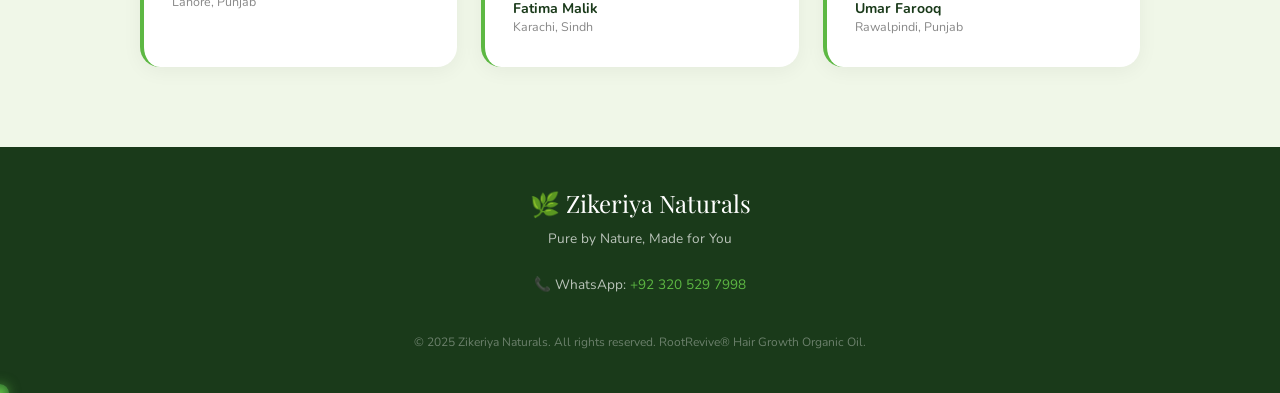
==== commit 630b6907: "testing phases90" ====
--- a/index.html
+++ b/index.html
@@ -781,6 +781,7 @@
 </footer>
 
 
+
 <style>
 /* ── CUSTOM CURSOR ── */
 *, *::before, *::after { cursor: none !important; }
@@ -922,23 +923,34 @@
   }
 
   // Open WhatsApp with proper handling
-  function openWhatsApp() {
+  function openWhatsApp(sourceUrl) {
     var waMeUrl = 'https://wa.me/' + PHONE_NUMBER + '?text=' + ENCODED_MESSAGE;
     var webUrl = 'https://web.whatsapp.com/send?phone=' + PHONE_NUMBER + '&text=' + ENCODED_MESSAGE;
     var appUrl = 'whatsapp://send?phone=' + PHONE_NUMBER + '&text=' + ENCODED_MESSAGE;
+    var targetUrl = sourceUrl || waMeUrl;
 
     if (isTikTokBrowser()) {
-      // TikTok in-app browser: uses wa.me (web URL) instead of app schemes
-      // This avoids TikTok's "Action can't be completed" error and intermediate redirects
-      // WHY: TikTok blocks app-scheme navigation but allows web URLs
-      // wa.me automatically opens WhatsApp app on mobile (if installed)
-      if (isMobile()) {
-        // Use direct window.location.href with wa.me web URL (no app schemes)
-        // This bypasses TikTok's intermediate redirect behavior completely
-        window.location.href = waMeUrl;
-      } else {
-        // Non-mobile TikTok (rare) — open web WhatsApp
-        window.open(webUrl, '_blank', 'noopener,noreferrer');
+      // TikTok webview: open the existing WhatsApp link in a new tab/window first.
+      // This reduces app-scheme blocking and avoids extra intermediate redirects.
+      var popup = window.open('about:blank', '_blank', 'noopener,noreferrer');
+      if (popup) {
+        popup.location.href = targetUrl;
+        return;
+      }
+
+      // If popup is blocked, use an anchor-click fallback in the same user gesture.
+      try {
+        var a = document.createElement('a');
+        a.href = targetUrl;
+        a.target = '_blank';
+        a.rel = 'noopener noreferrer';
+        a.style.display = 'none';
+        document.body.appendChild(a);
+        a.click();
+        document.body.removeChild(a);
+      } catch (err) {
+        // Last-resort fallback for restrictive webviews.
+        window.location.href = targetUrl;
       }
       return;
     }
@@ -972,7 +984,7 @@
     var link = e.target.closest('a[href*="whatsapp"], a[href*="wa.me"], a[href*="api.whatsapp"]');
     if (link) {
       e.preventDefault();
-      openWhatsApp();
+      openWhatsApp(link.href);
     }
   });
 
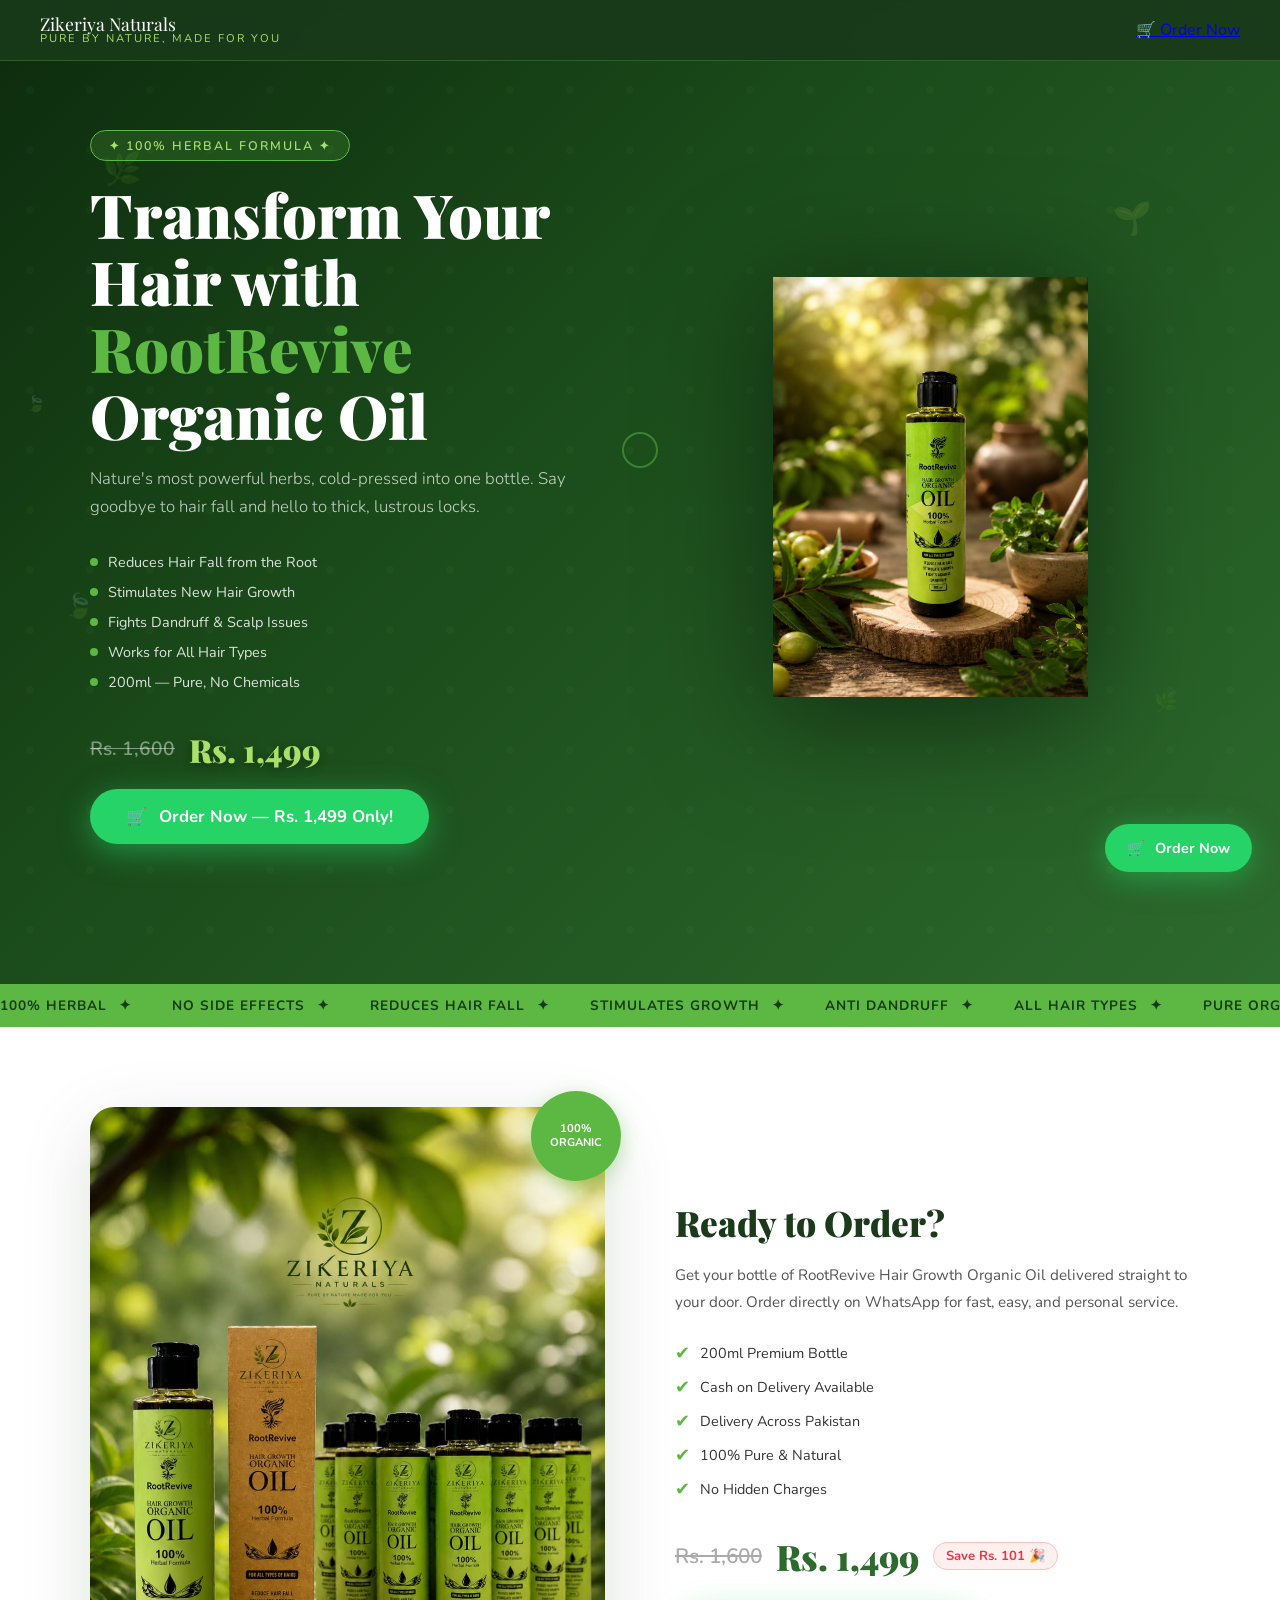
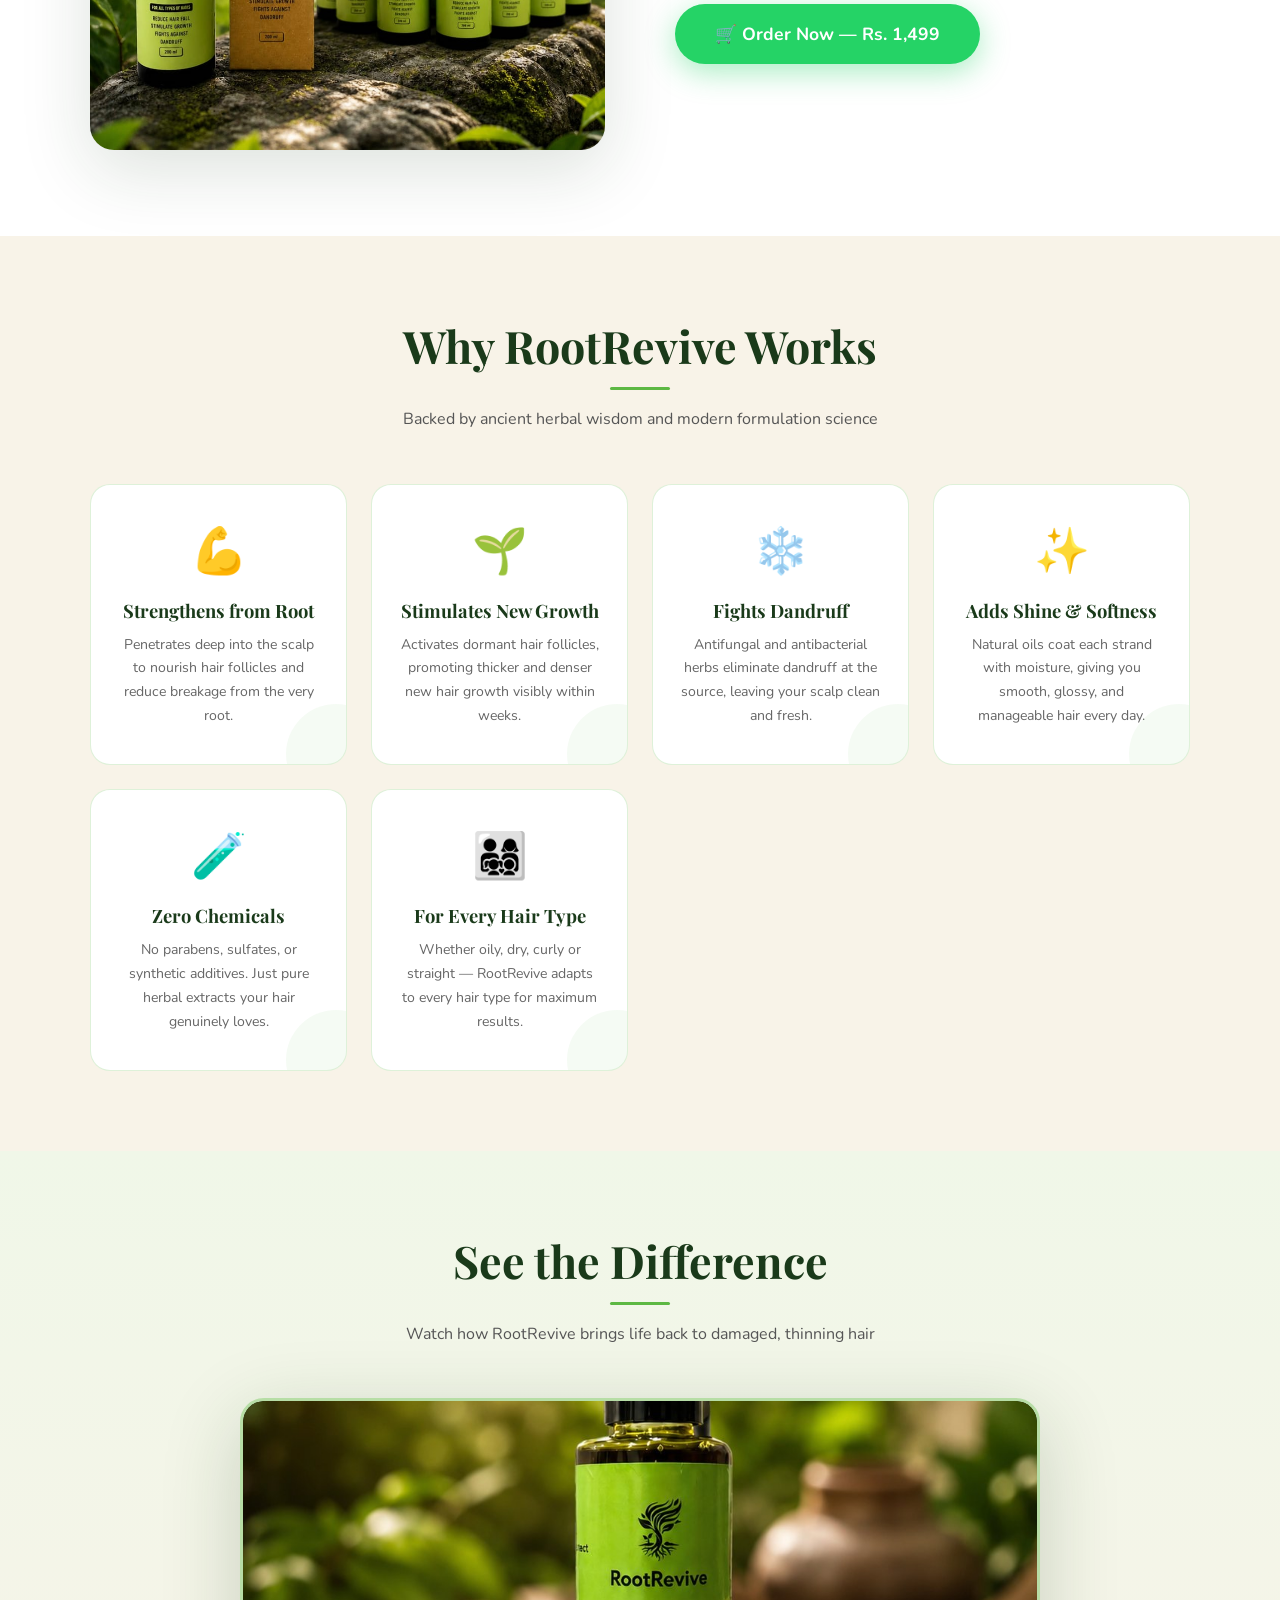
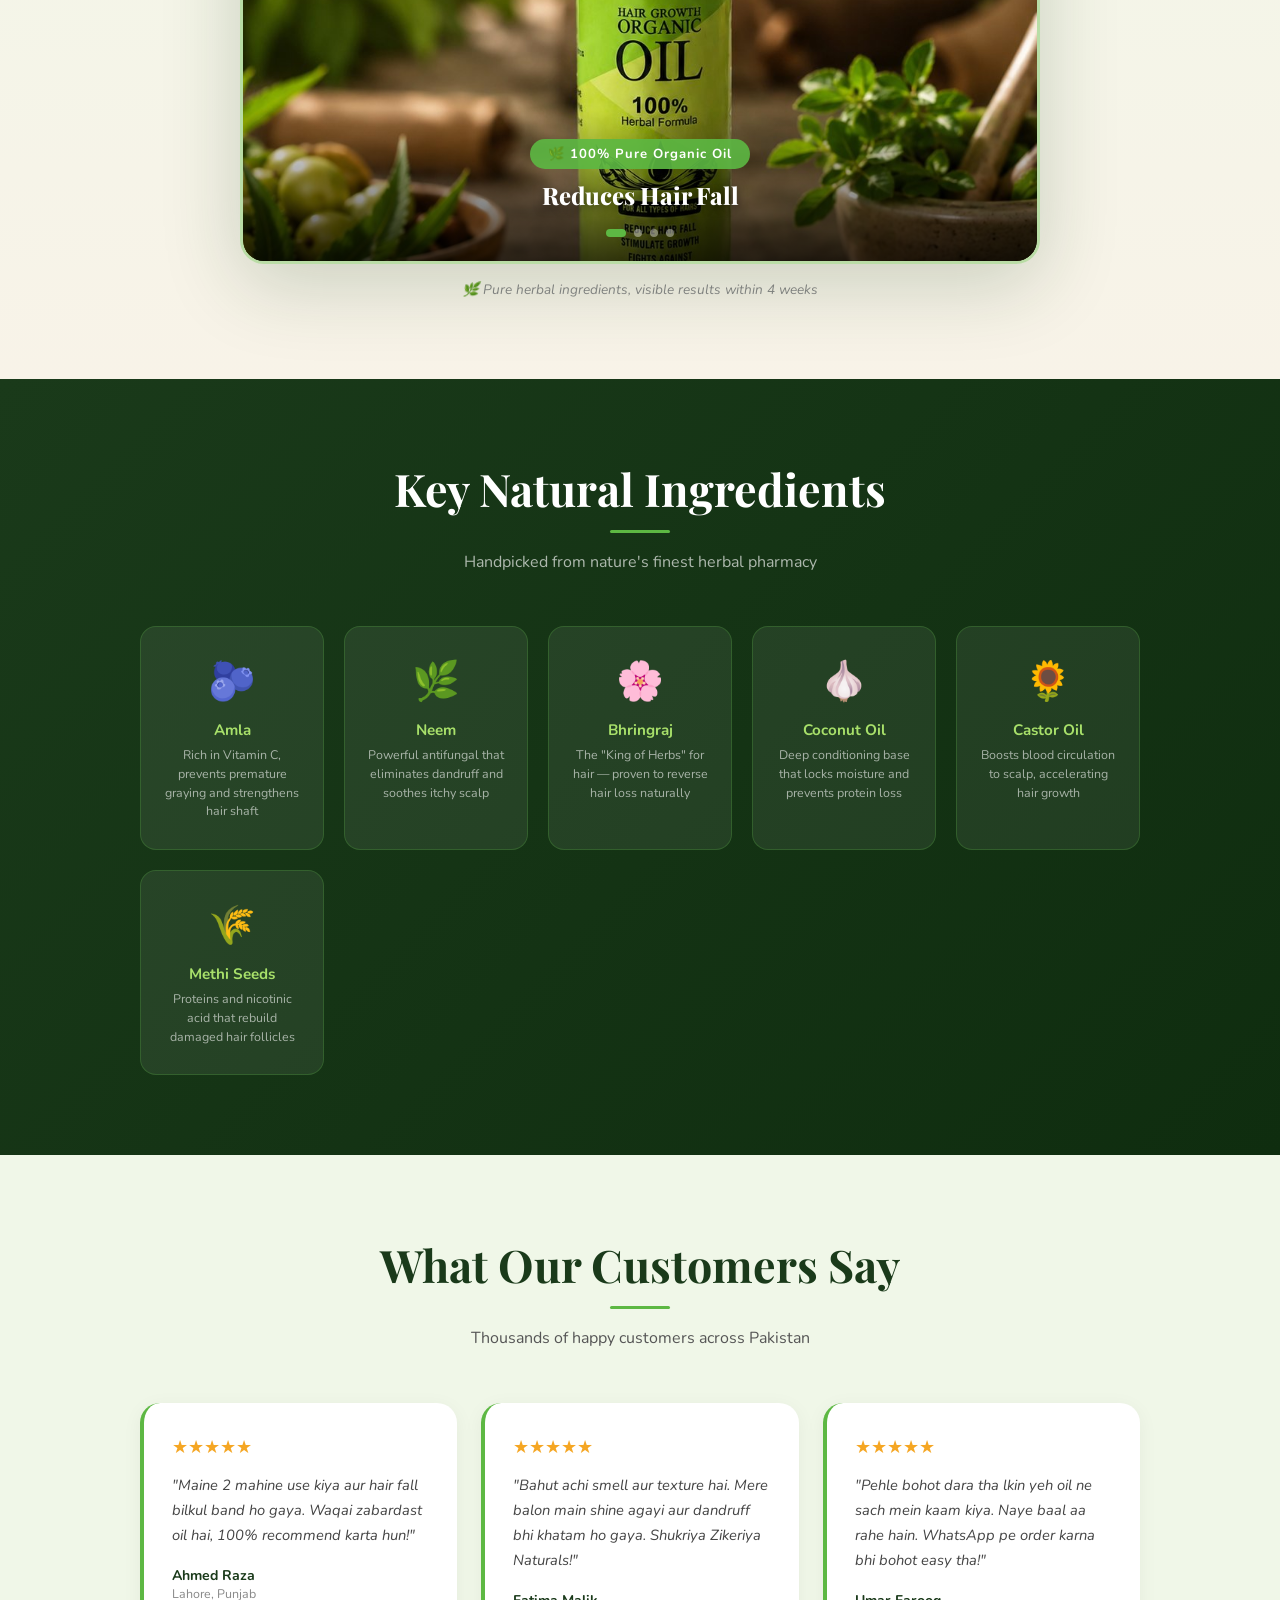
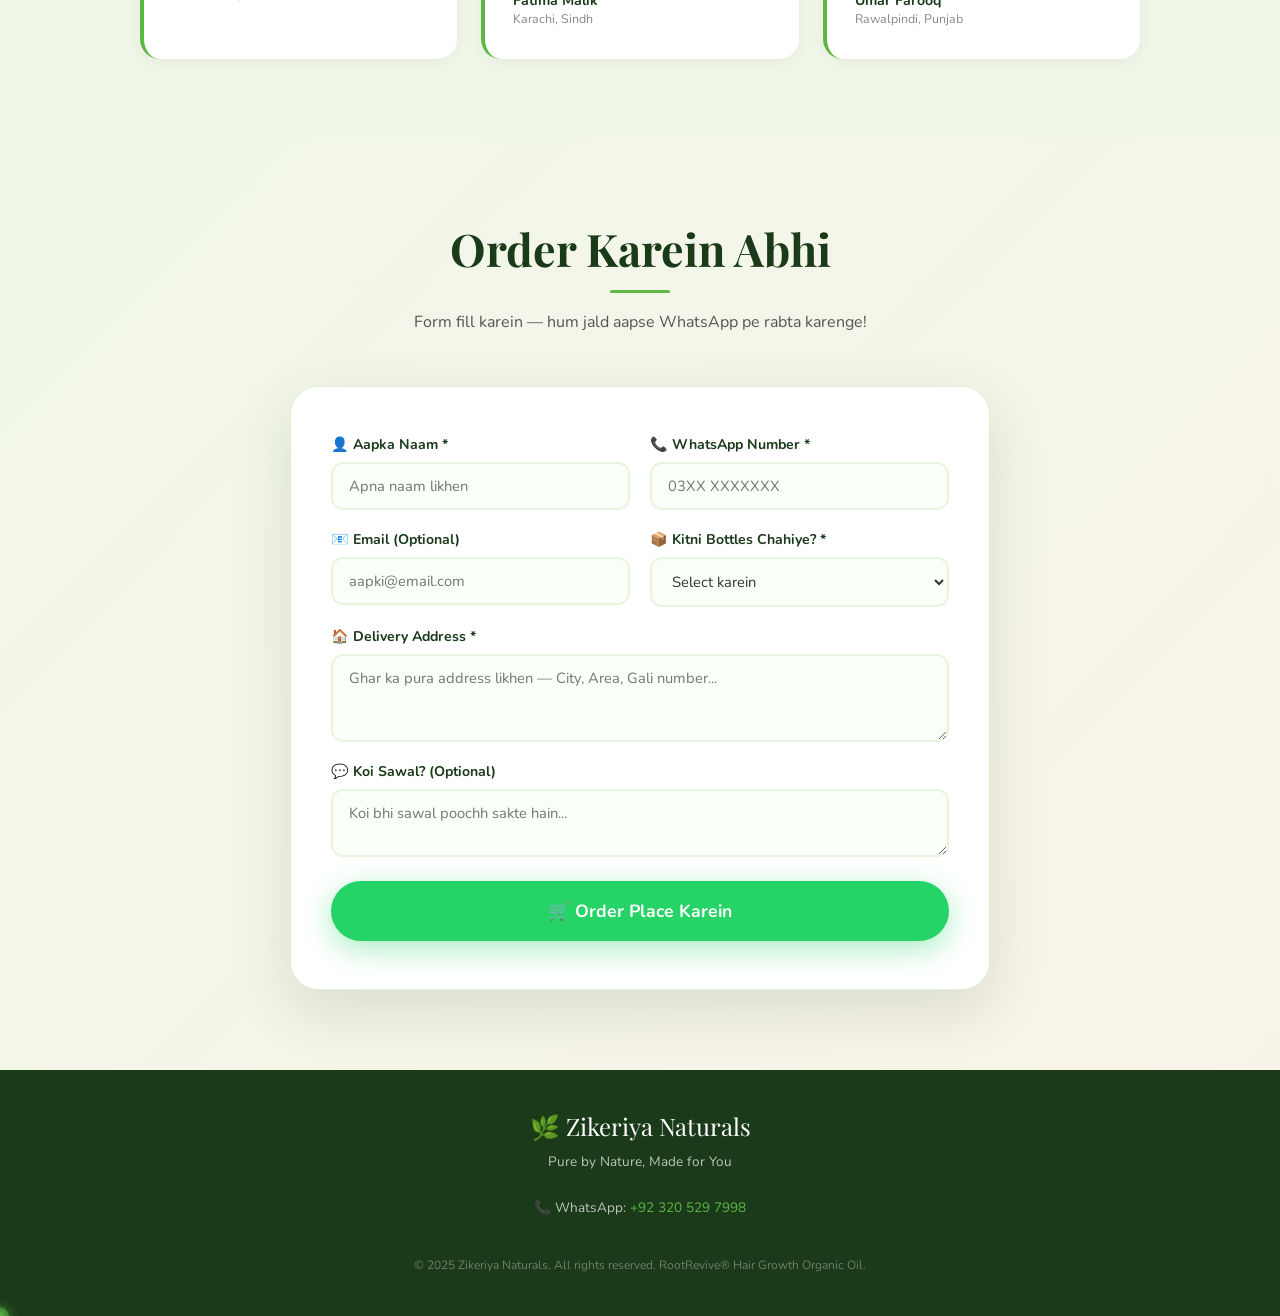
==== commit 340e4aac: "add order form" ====
--- a/index.html
+++ b/index.html
@@ -397,9 +397,7 @@
 <body>
 
 <!-- FLOATING WHATSAPP BUTTON -->
-<a href="https://wa.me/923205297998?text=Hello%21+Main+RootRevive+Hair+Growth+Organic+Oil+order+karna+chahta+hun+%F0%9F%8C%BF+Price%3A+Rs.1499+-+Please+confirm%21" class="wa-float" target="_blank" rel="noopener noreferrer">
-  <span class="wa-float-icon">💬</span> Order on WhatsApp
-</a>
+<a href="#orderForm" class="wa-float"><span>🛒</span> Order Now</a>
 
 <!-- NAVBAR -->
 <nav>
@@ -409,9 +407,7 @@
       <span>Pure by Nature, Made for You</span>
     </div>
   </div>
-  <a href="https://wa.me/923205297998?text=Hello%21+Main+RootRevive+Hair+Growth+Organic+Oil+order+karna+chahta+hun+%F0%9F%8C%BF+Price%3A+Rs.1499+-+Please+confirm%21" class="nav-wa-btn" target="_blank" rel="noopener noreferrer">
-    💬 Order Now
-  </a>
+  <a href="#orderForm" class="nav-wa">🛒 Order Now</a>
 </nav>
 
 <!-- HERO -->
@@ -445,10 +441,7 @@
         <span class="hero-price-old">Rs. 1,600</span>
         <span class="hero-price-new">Rs. 1,499</span>
       </div>
-      <a href="https://wa.me/923205297998?text=Hello%21%20I%20want%20to%20order%20RootRevive%20Hair%20Growth%20Organic%20Oil%20%F0%9F%8C%BF%20Price%3A%20Rs.1499%20-%20Please%20confirm%20my%20order!" class="hero-cta" target="_blank">
-        <span class="wa-icon">💬</span>
-        Order Now — Rs. 1,499 Only!
-      </a>
+      <a href="#orderForm" class="hero-cta"><span>🛒</span> Order Now — Rs. 1,499 Only!</a>
     </div>
     <div class="hero-img-wrap">
       <div class="hero-glow"></div>
@@ -502,9 +495,7 @@
         <span class="price-new">Rs. 1,499</span>
         <span class="price-save">Save Rs. 101 🎉</span>
       </div>
-      <a href="https://wa.me/923205297998?text=Hello%21+Main+RootRevive+Hair+Growth+Organic+Oil+order+karna+chahta+hun+%F0%9F%8C%BF+Price%3A+Rs.1499+-+Please+confirm%21" class="order-btn" target="_blank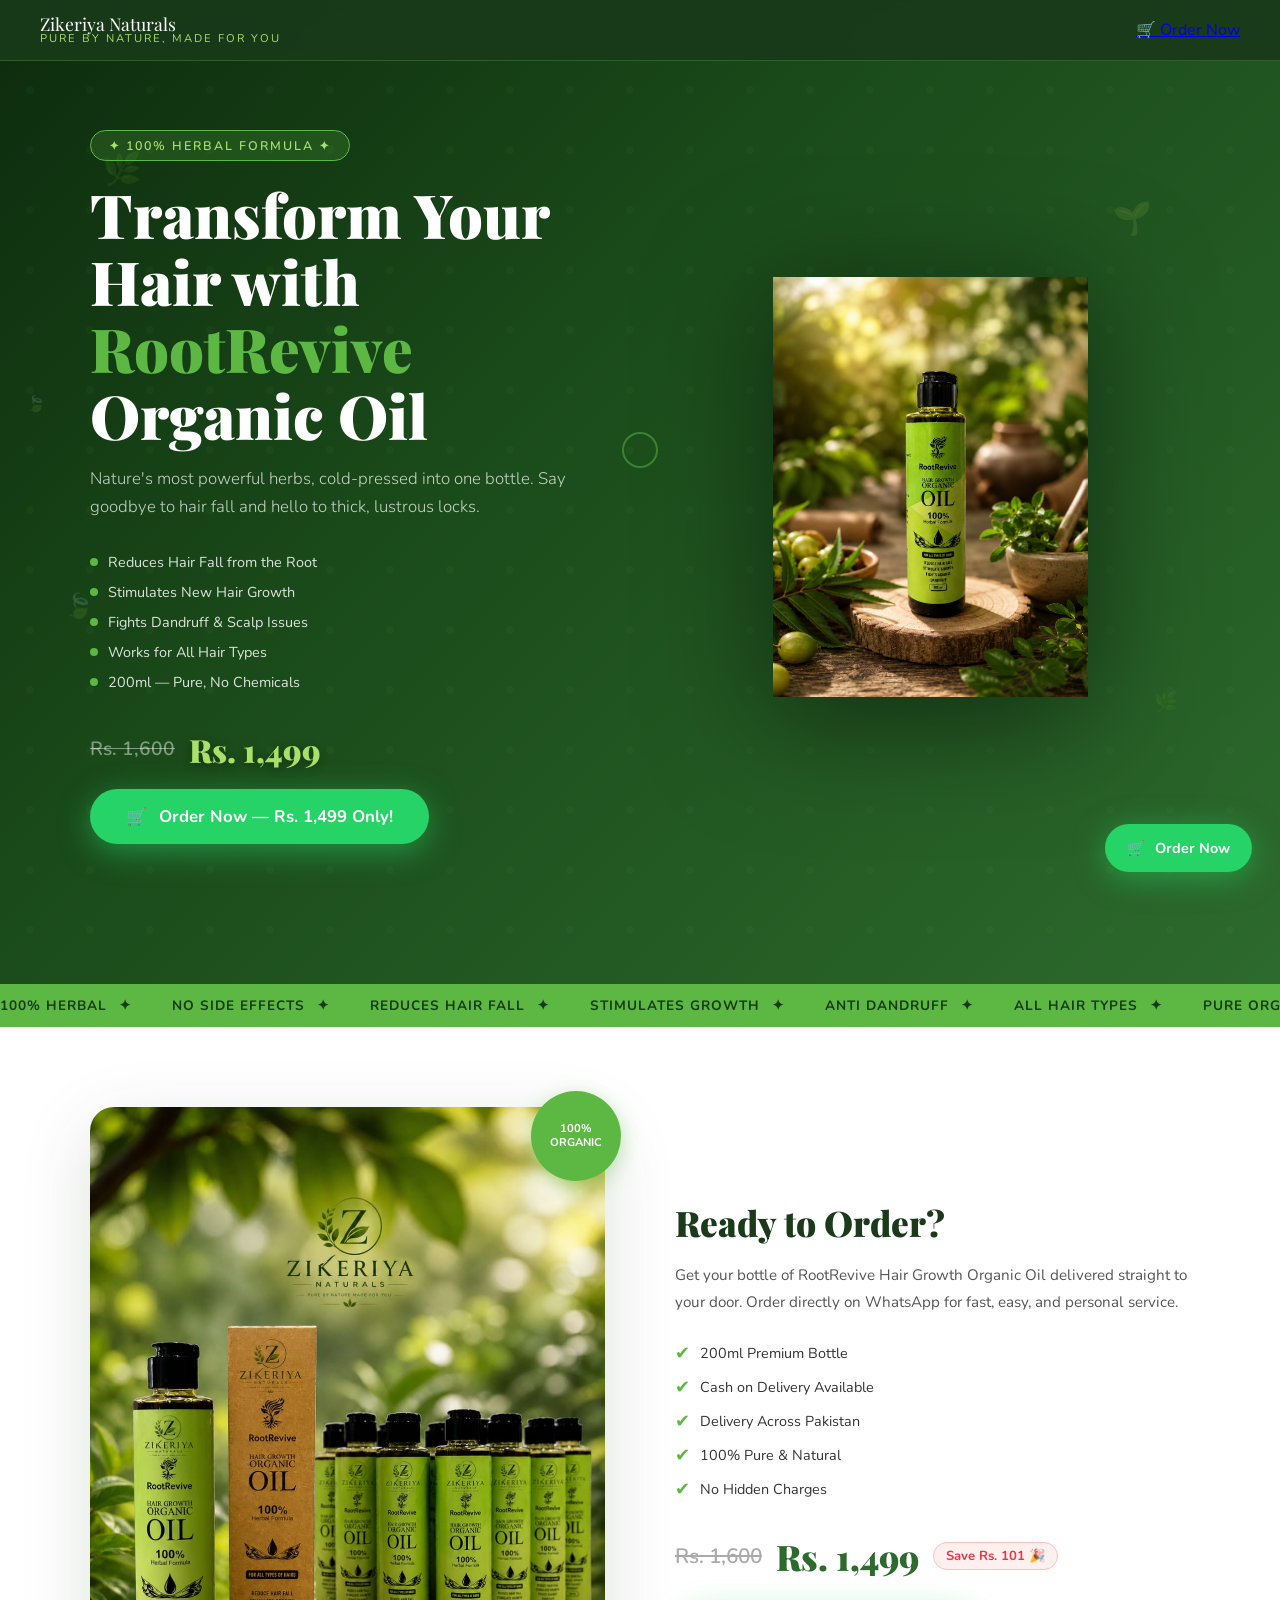
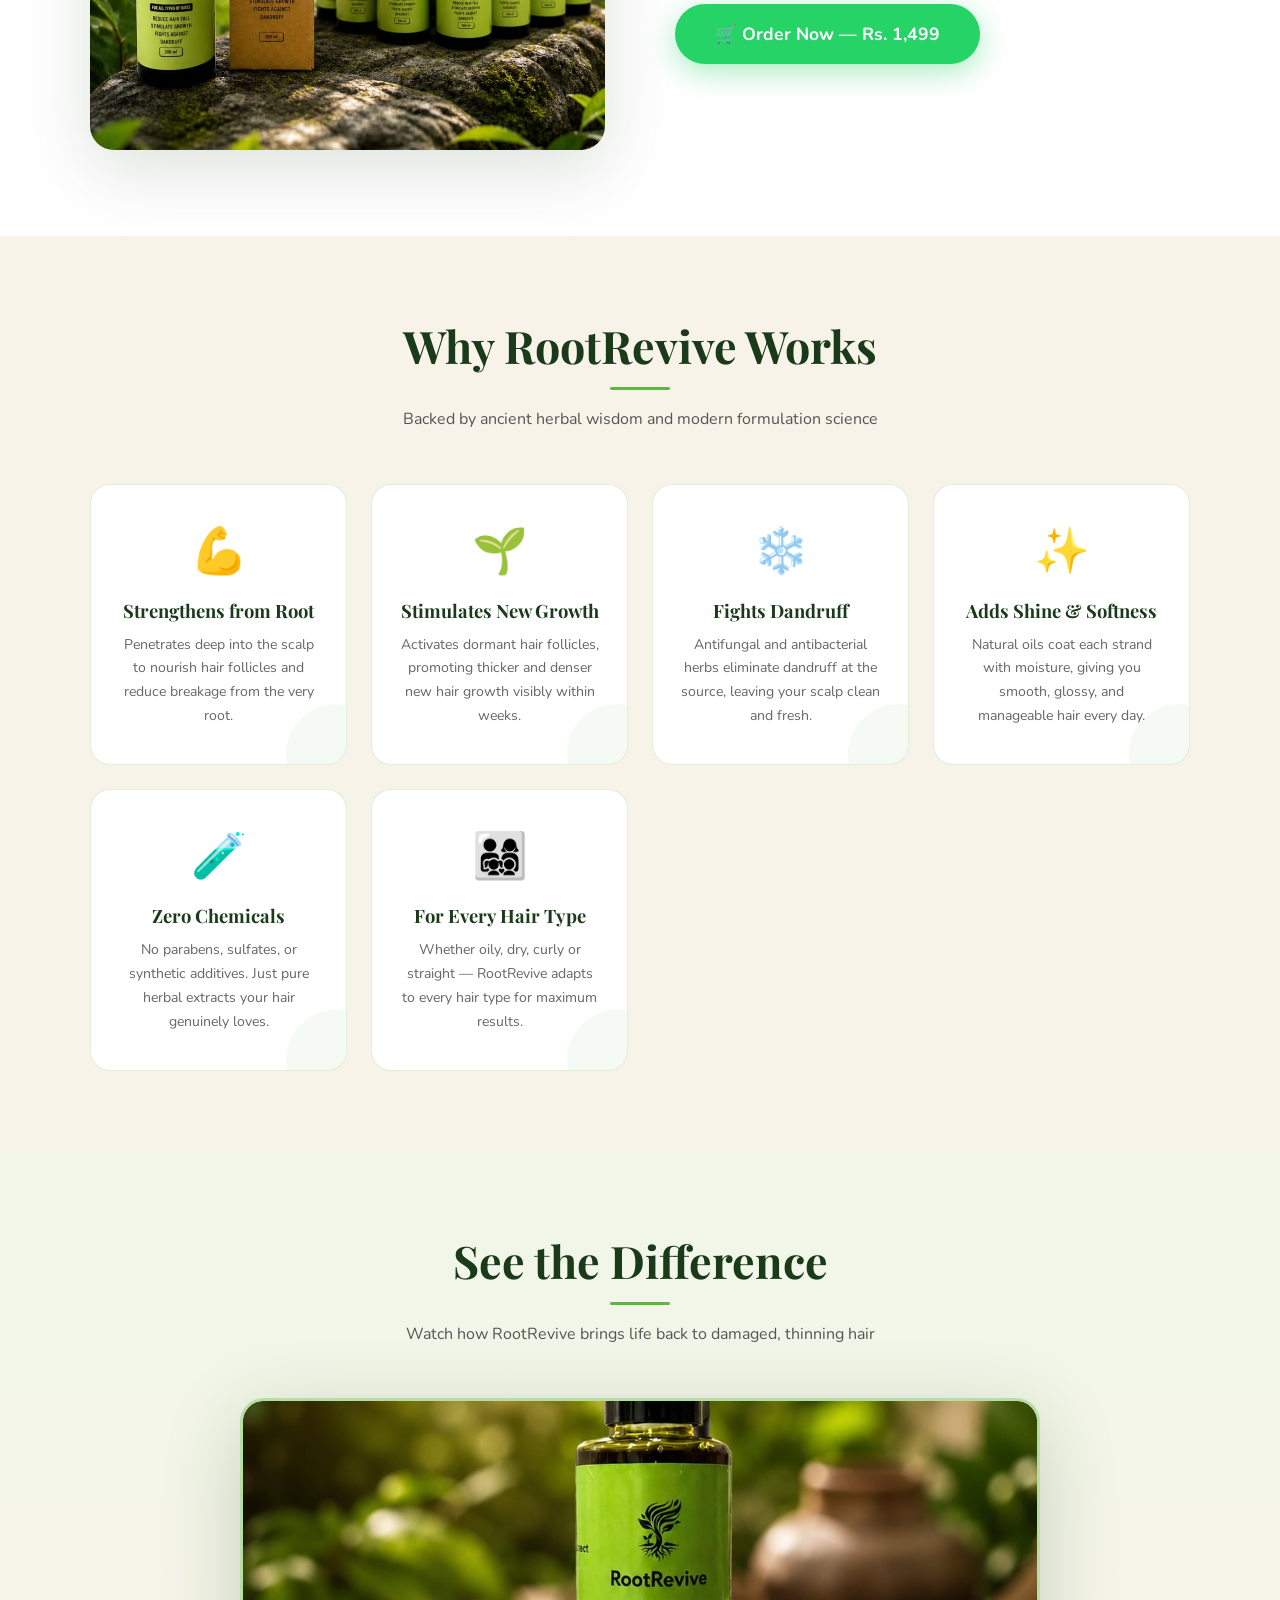
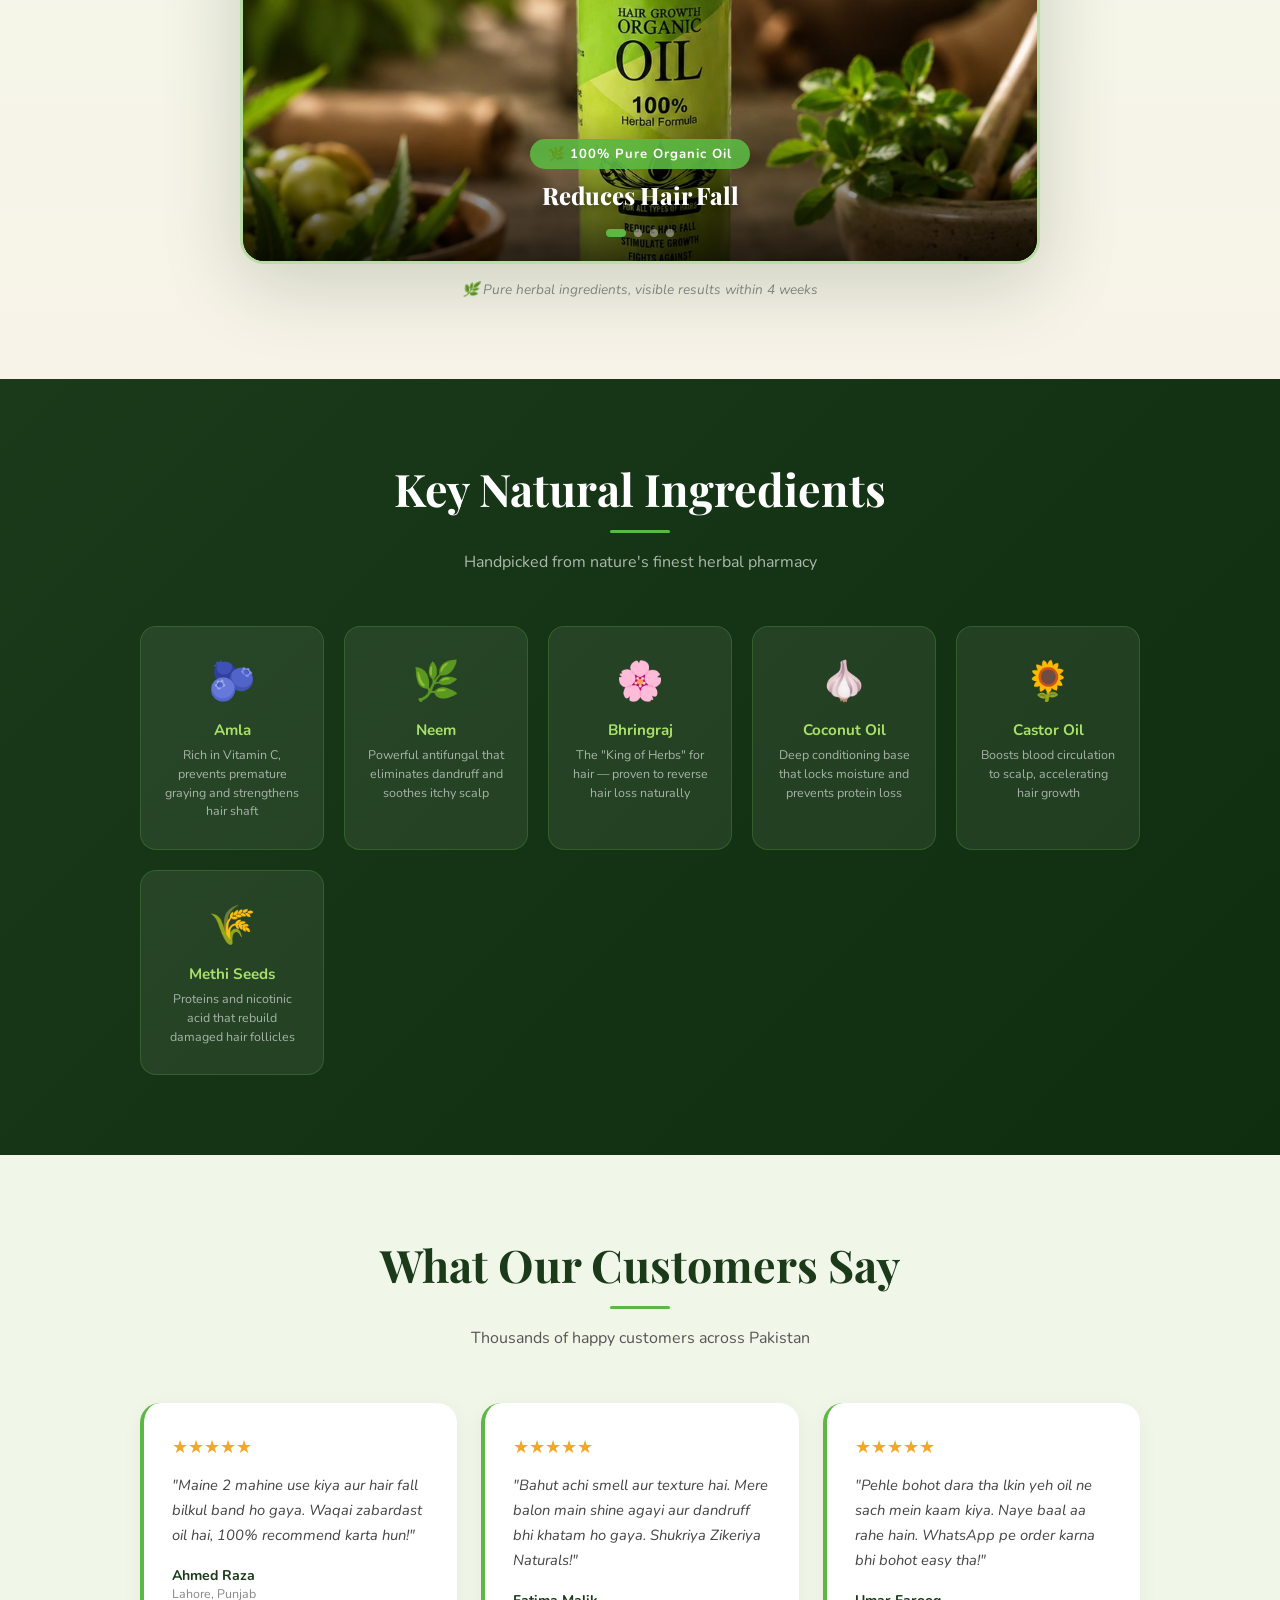
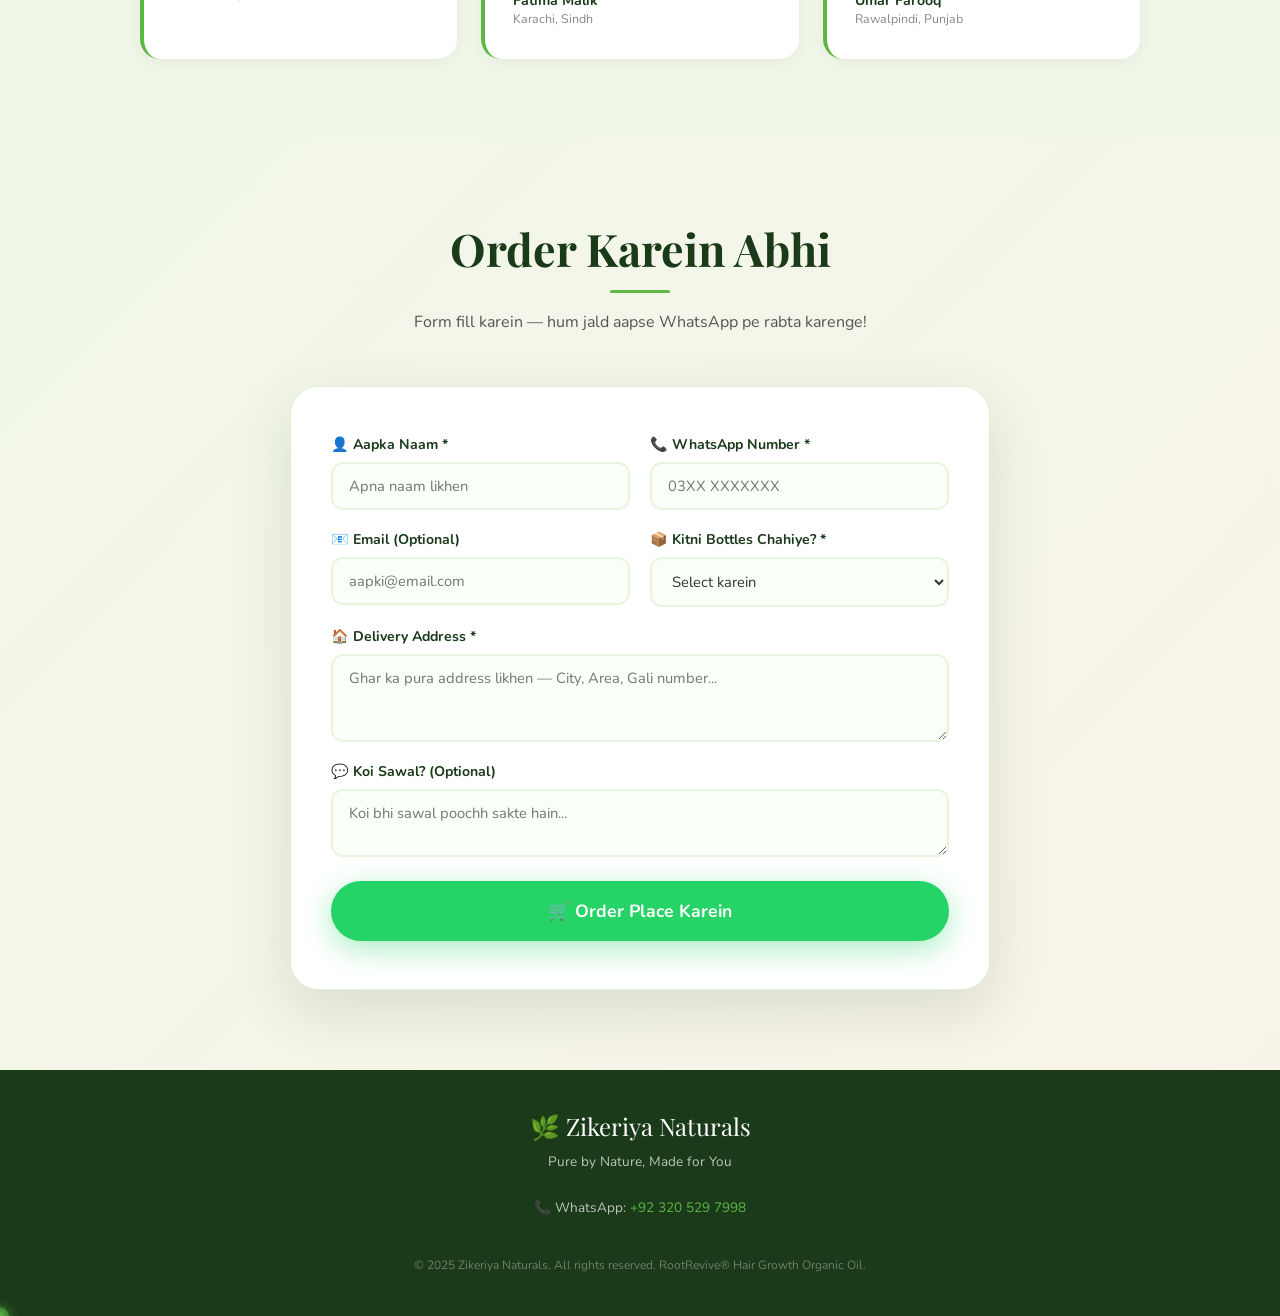
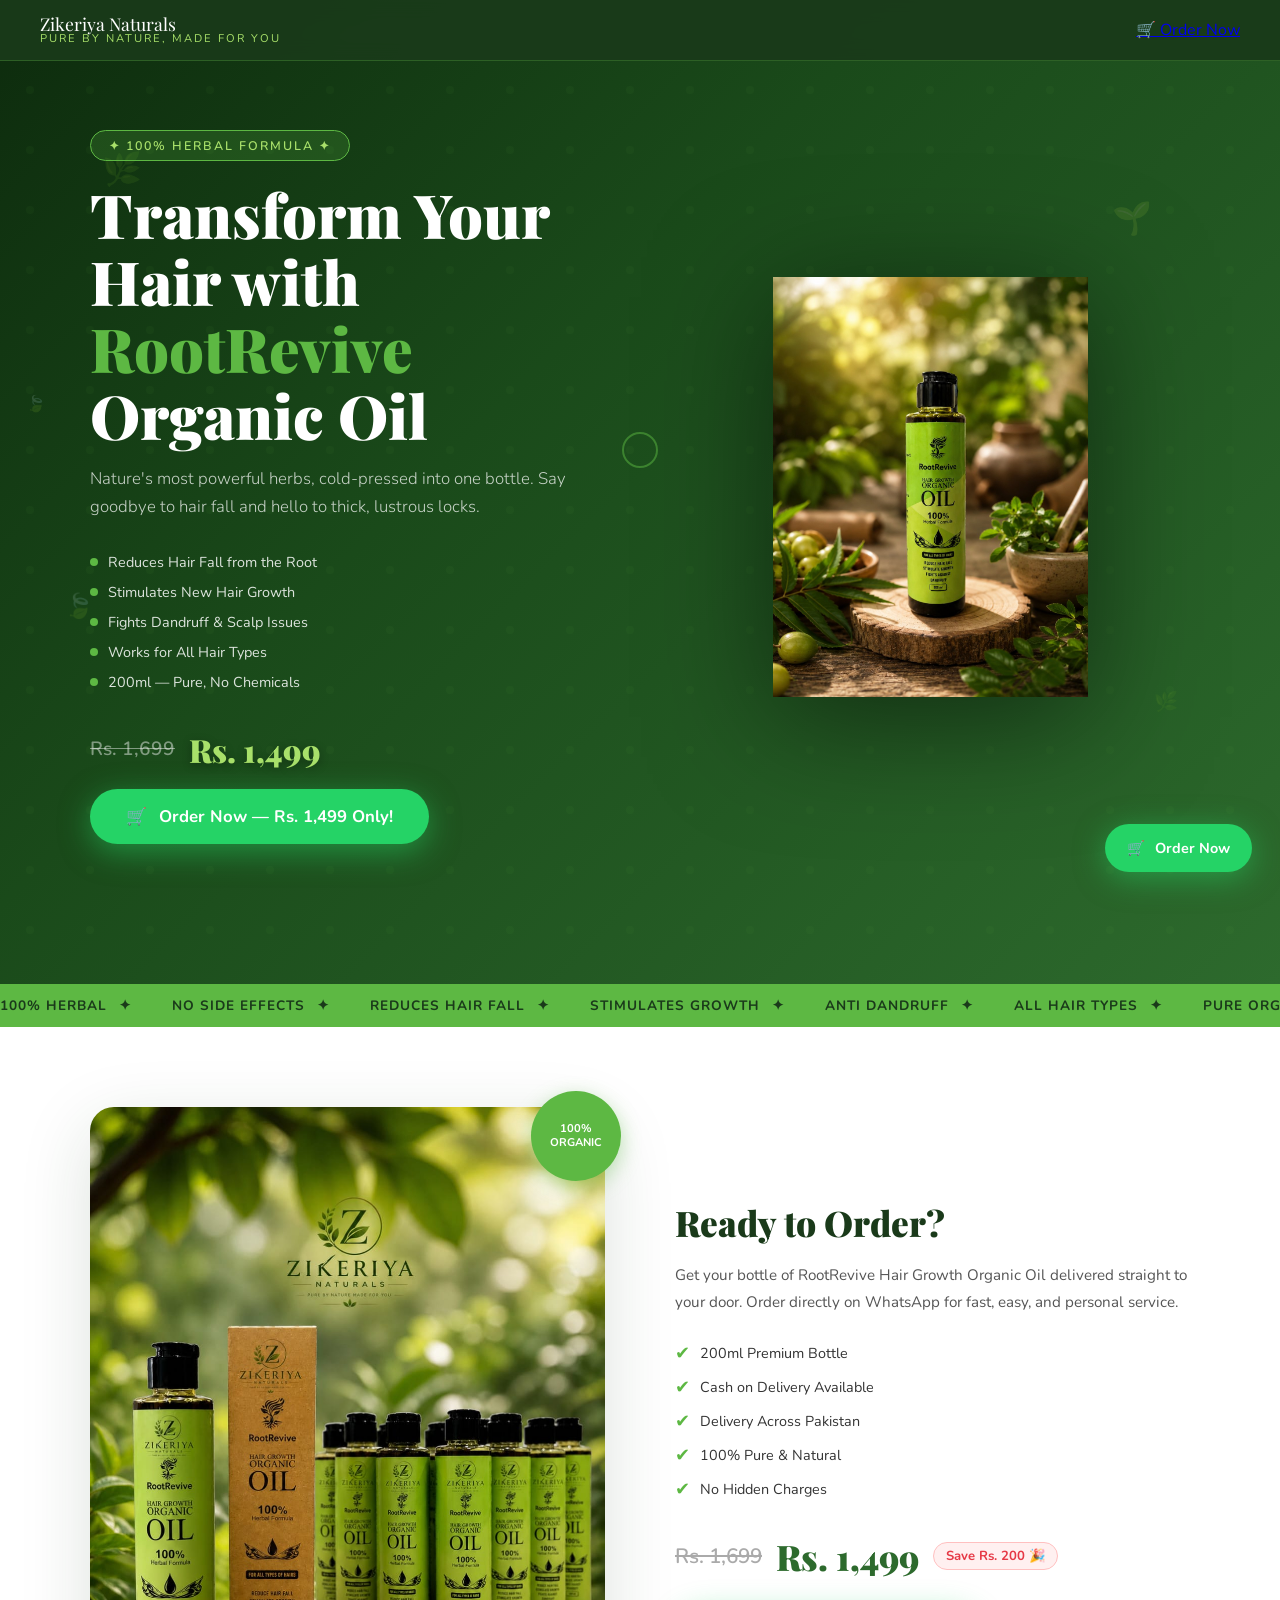
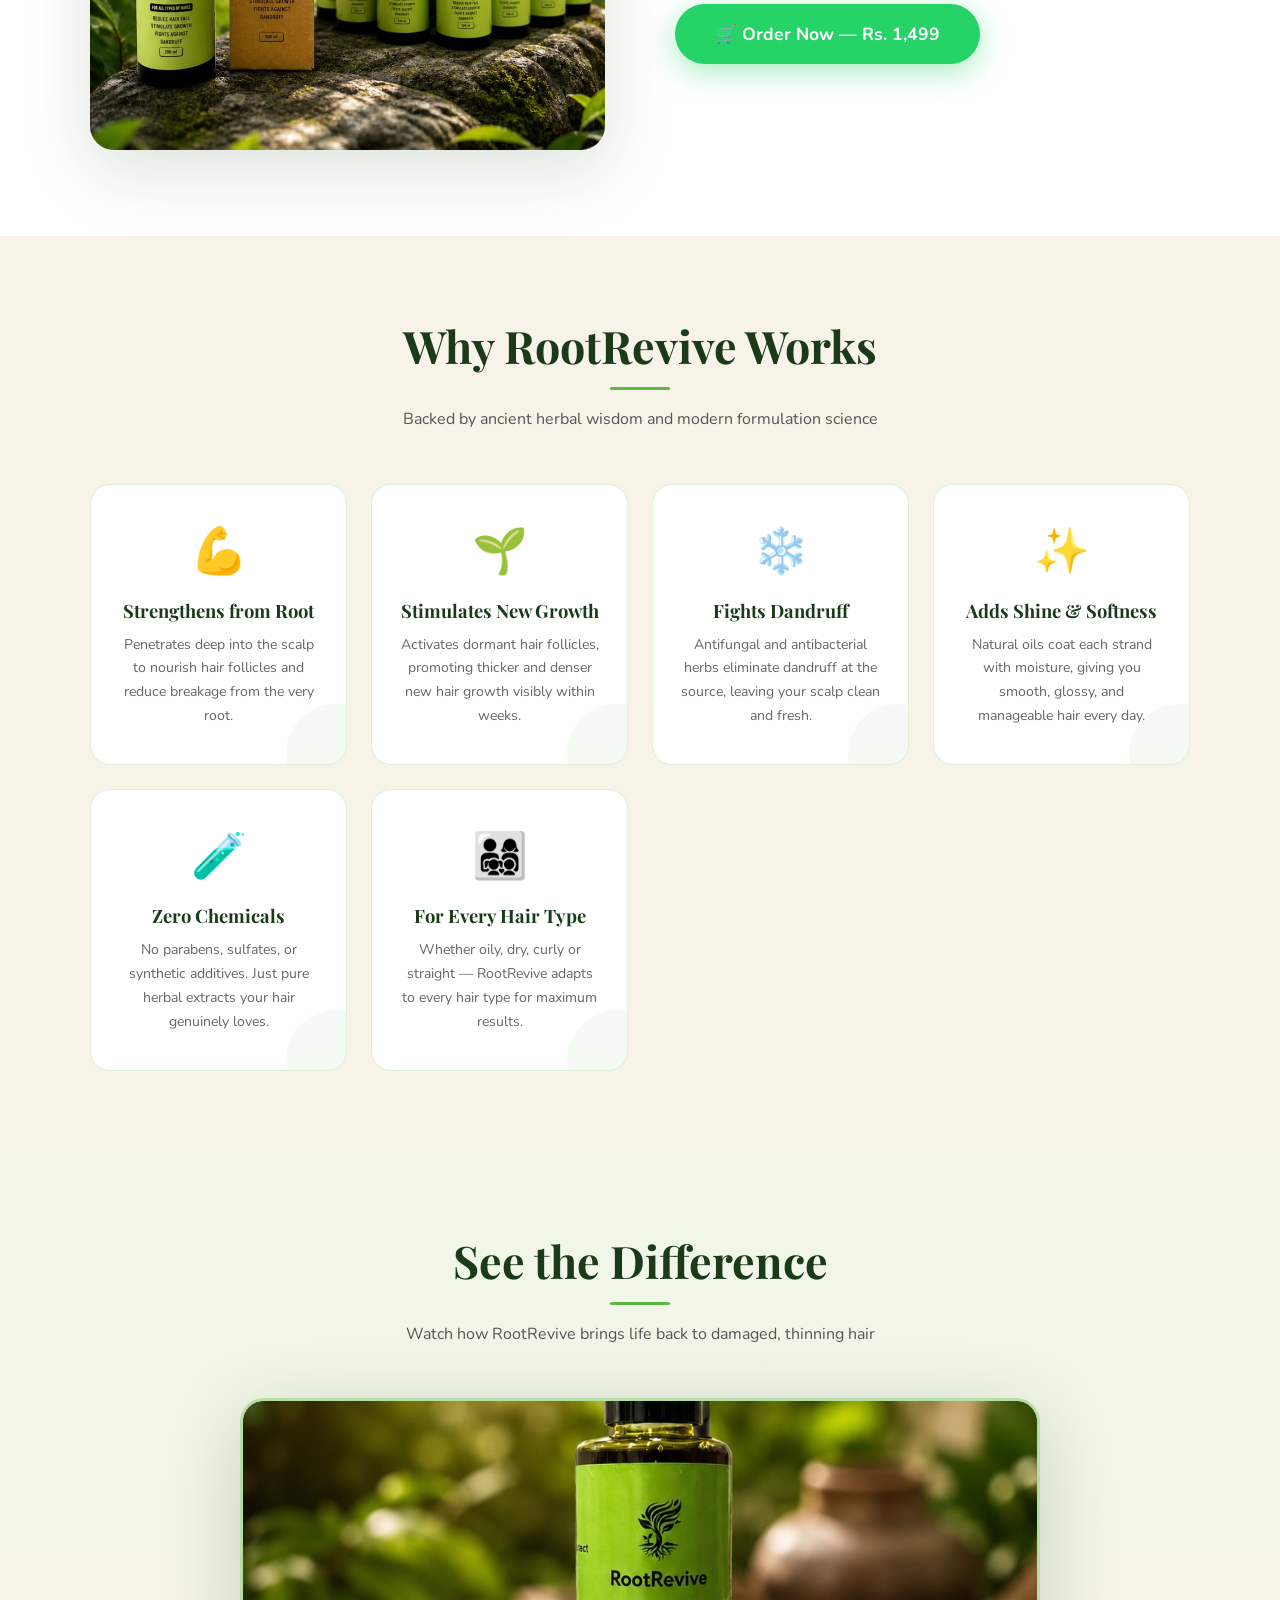
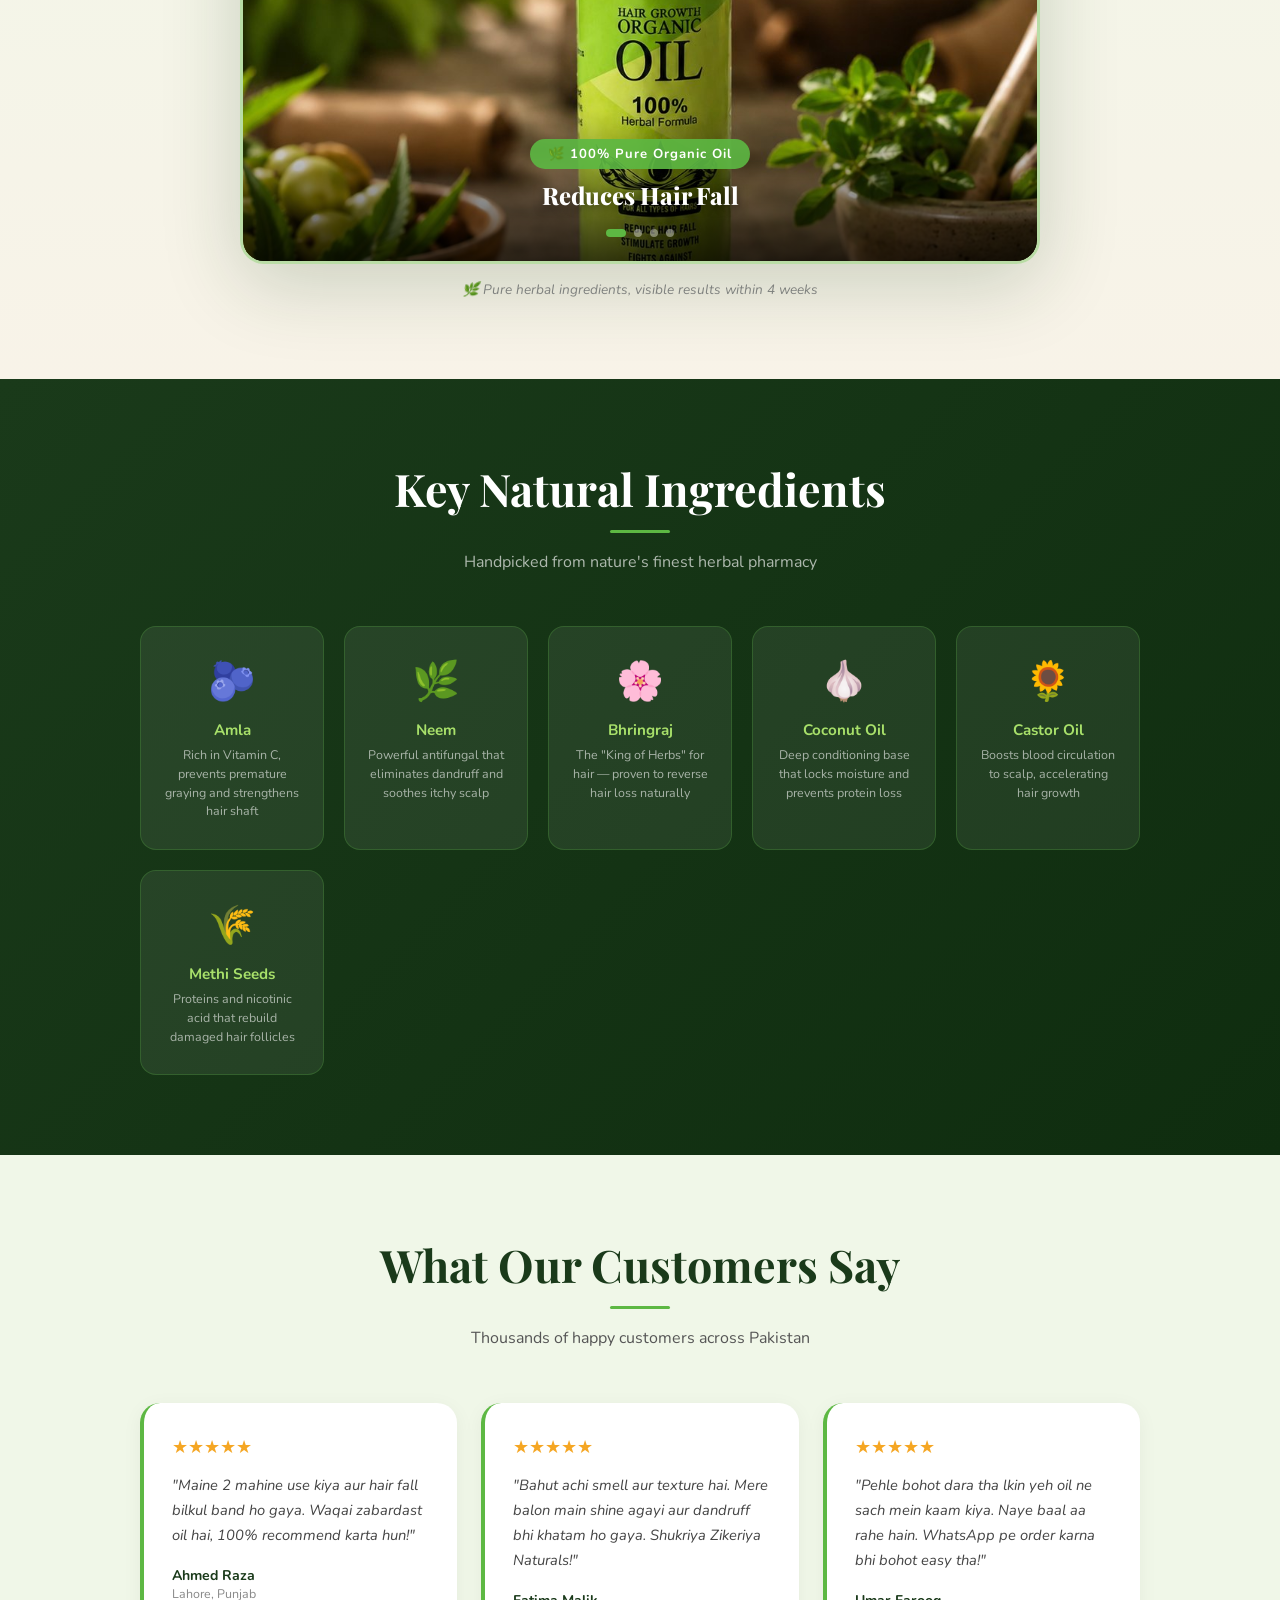
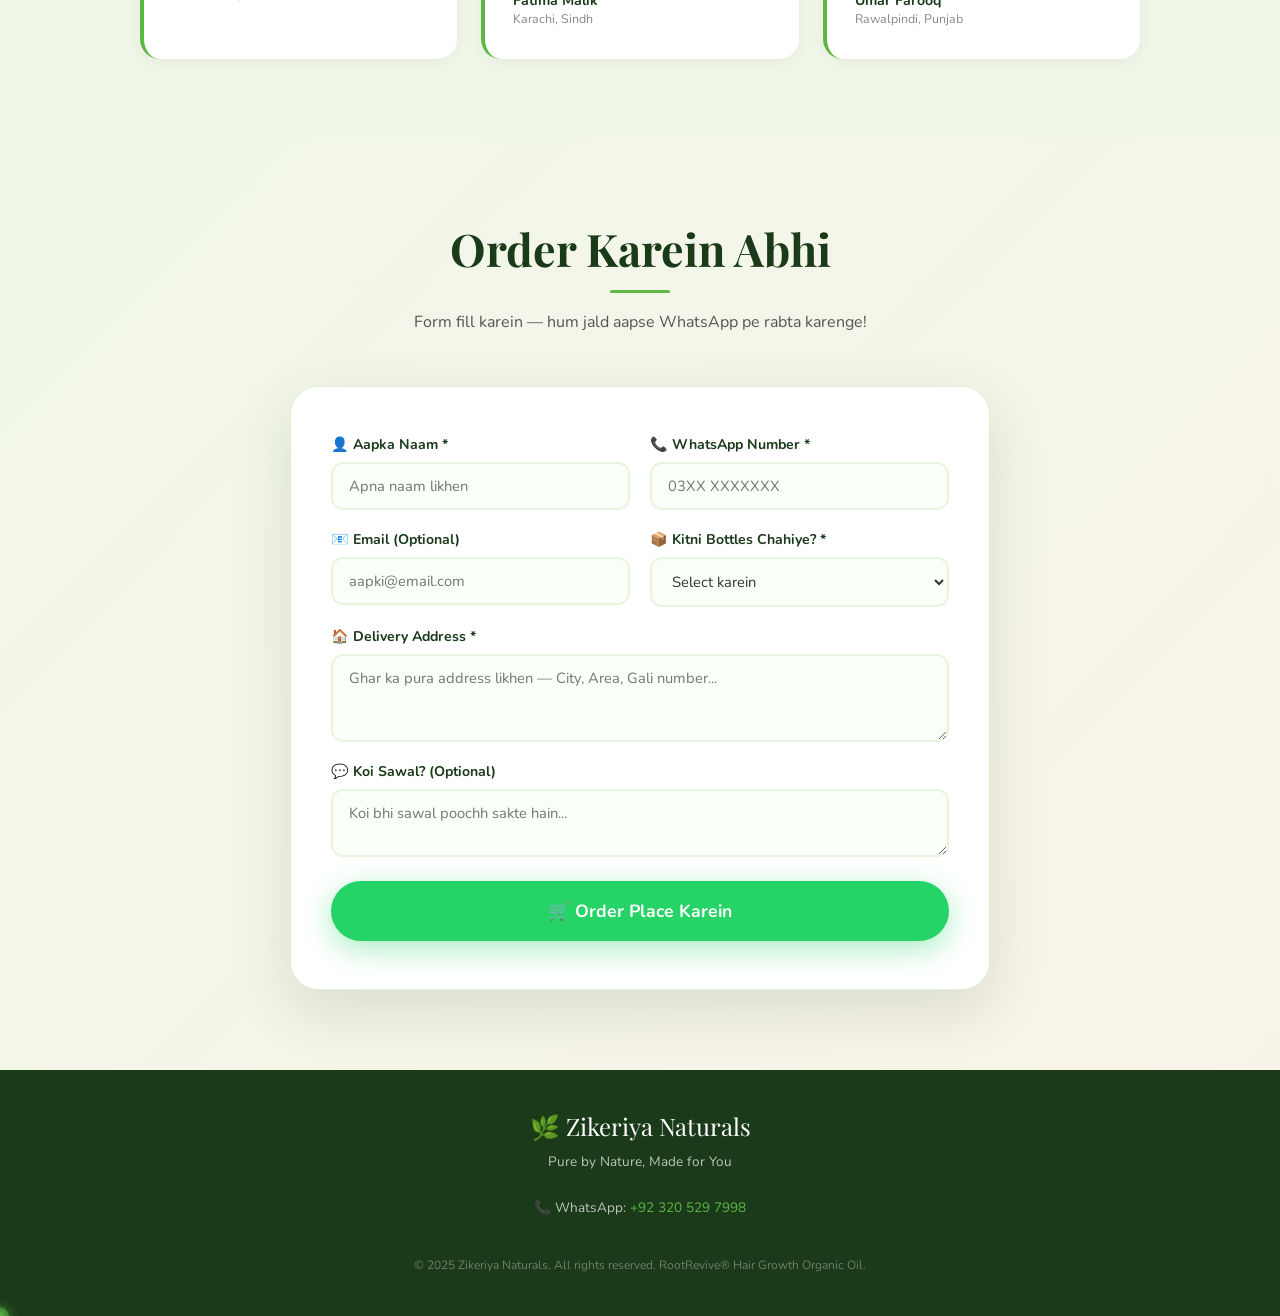
